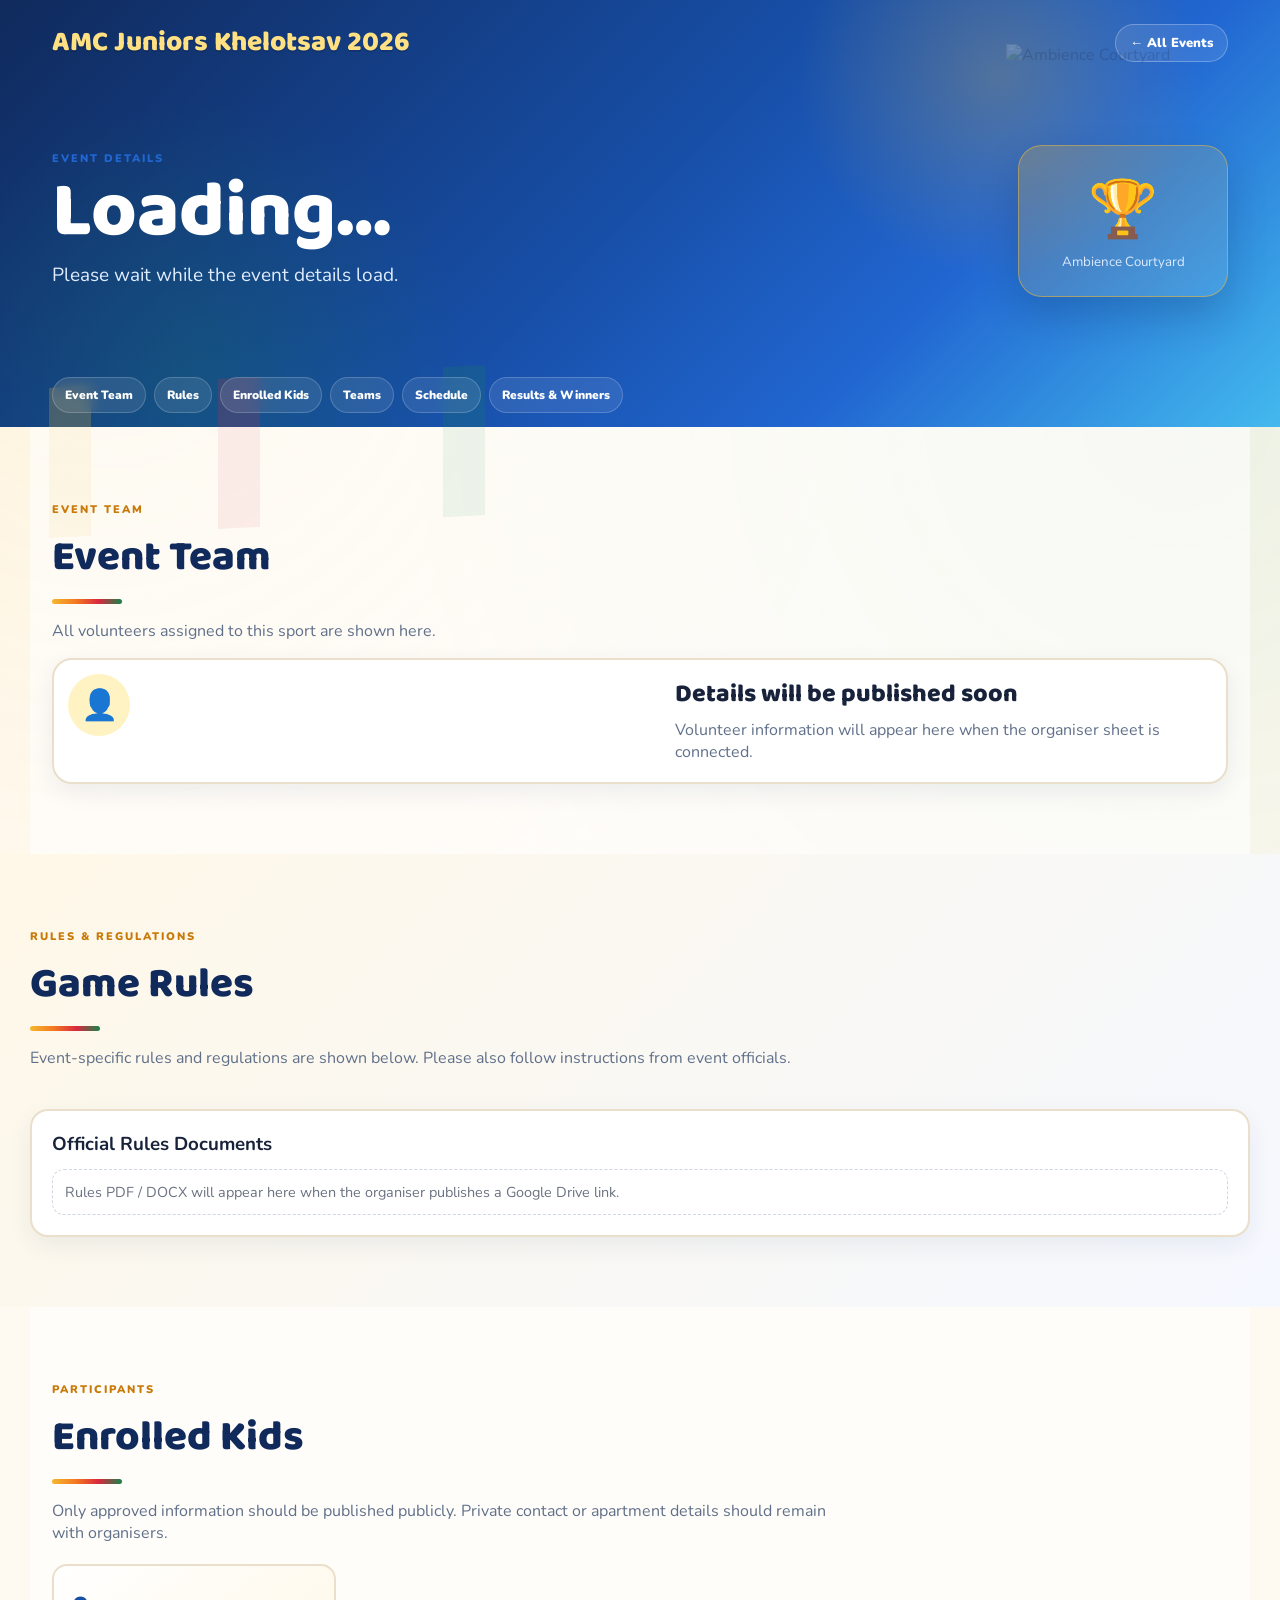
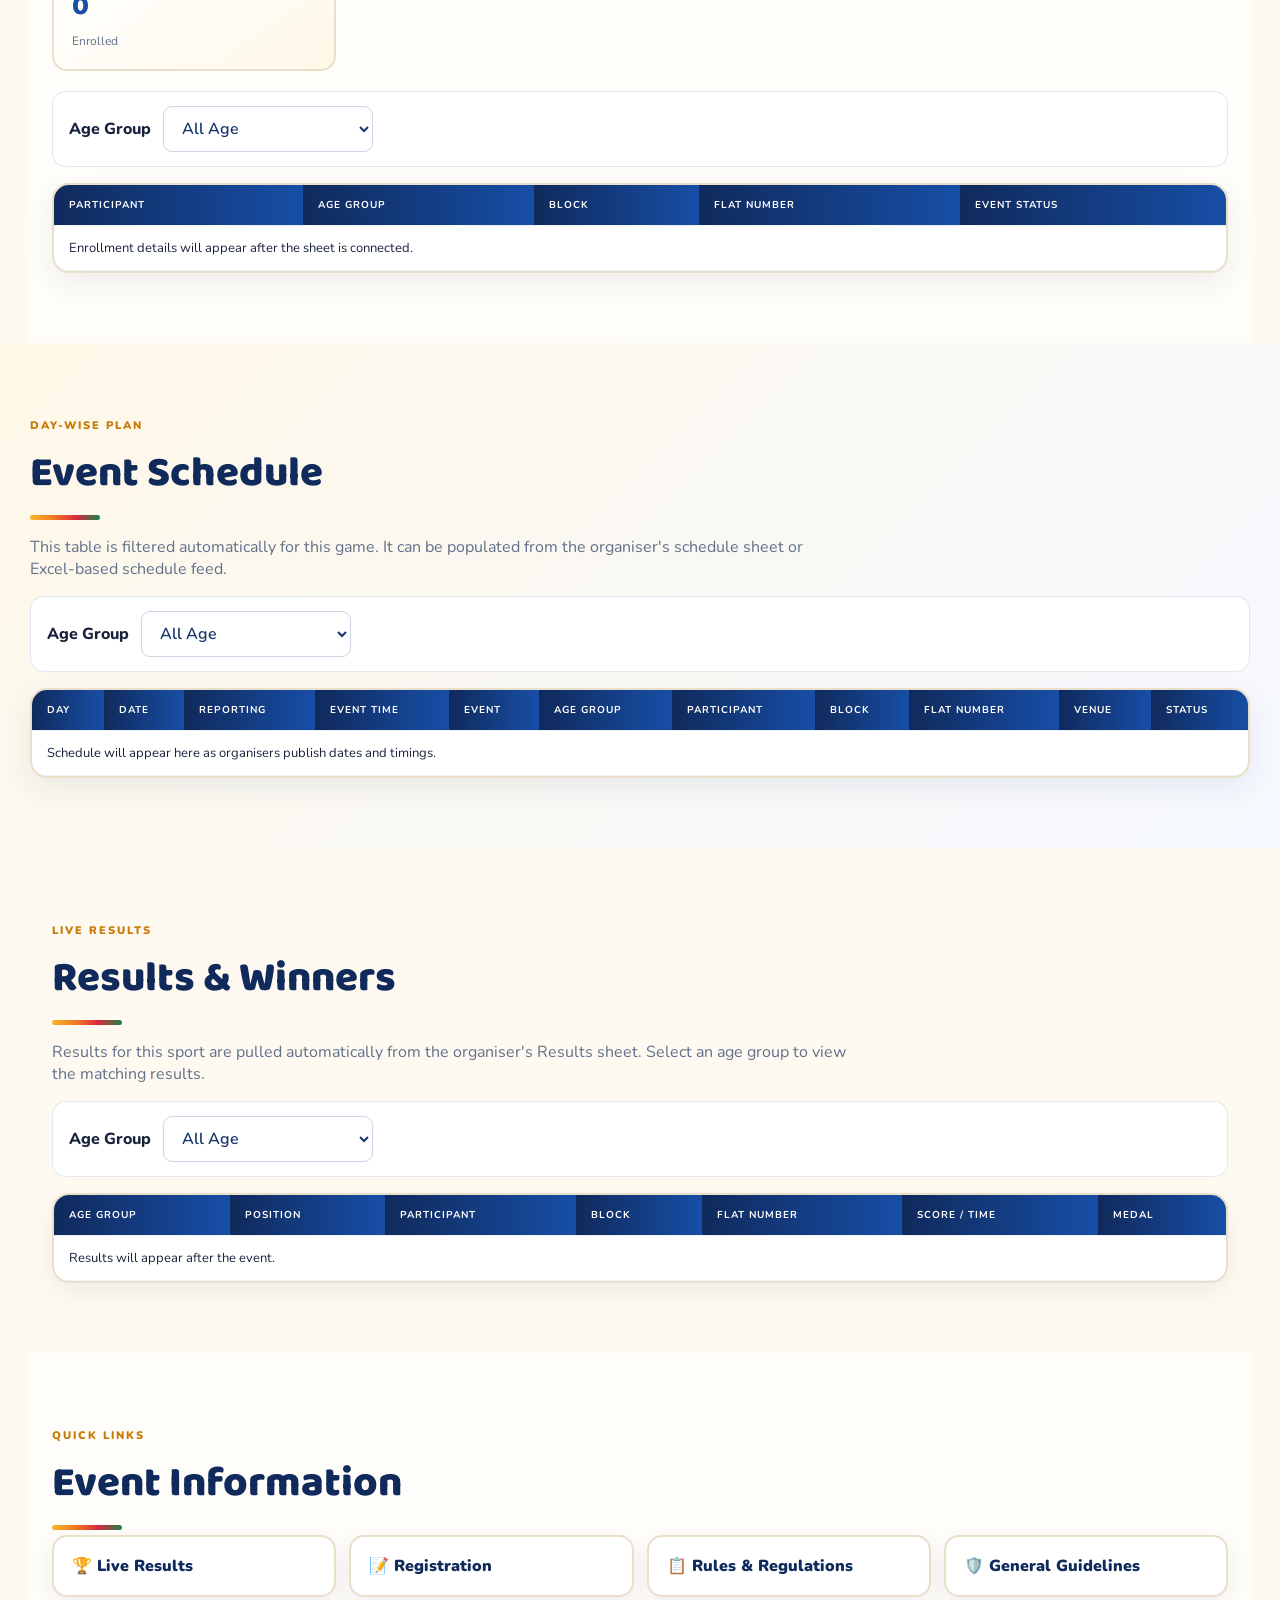
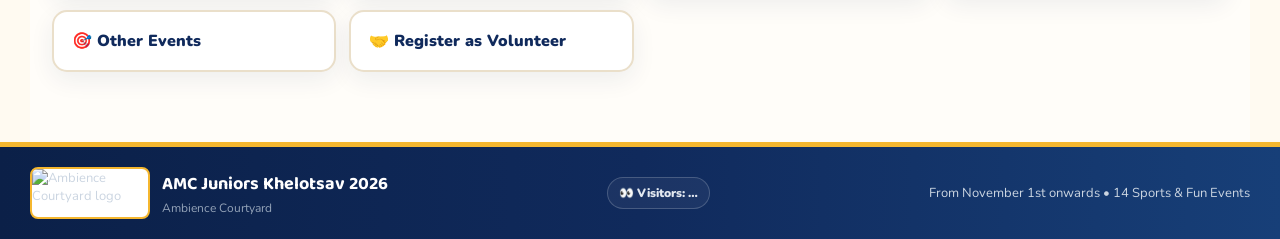
==== event.html @ d17e1415 "Add Q & A option in mobile version" ====
<!doctype html>
<html lang="en"><head>
<link rel="icon" type="image/jpeg" href="https://ganeshkeethol.github.io/AMC-Juniors-Khelotsav-2026/og-image.jpg">
<link rel="apple-touch-icon" href="https://ganeshkeethol.github.io/AMC-Juniors-Khelotsav-2026/og-image.jpg">
<link rel="canonical" href="https://ganeshkeethol.github.io/AMC-Juniors-Khelotsav-2026/">
<meta property="og:type" content="website">
<meta property="og:site_name" content="AMC Juniors Khelotsav 2026">
<meta property="og:title" content="AMC Juniors Khelotsav 2026">
<meta property="og:description" content="AMC Juniors Khelotsav 2026 — Sports & Games Fest at Ambience Courtyard.">
<meta property="og:url" content="https://ganeshkeethol.github.io/AMC-Juniors-Khelotsav-2026/">
<meta property="og:image" content="https://ganeshkeethol.github.io/AMC-Juniors-Khelotsav-2026/og-image.jpg">
<meta property="og:image:secure_url" content="https://ganeshkeethol.github.io/AMC-Juniors-Khelotsav-2026/og-image.jpg">
<meta property="og:image:type" content="image/jpeg">
<meta property="og:image:width" content="1200">
<meta property="og:image:height" content="630">
<meta property="og:image:alt" content="AMC Juniors Khelotsav 2026 Event Logo">
<meta name="twitter:card" content="summary_large_image">
<meta name="twitter:title" content="AMC Juniors Khelotsav 2026">
<meta name="twitter:description" content="AMC Juniors Khelotsav 2026 — Sports & Games Fest at Ambience Courtyard.">
<meta name="twitter:image" content="https://ganeshkeethol.github.io/AMC-Juniors-Khelotsav-2026/og-image.jpg">
<meta name="twitter:image:alt" content="AMC Juniors Khelotsav 2026 Event Logo">
<link rel="image_src" href="https://ganeshkeethol.github.io/AMC-Juniors-Khelotsav-2026/og-image.jpg">
<link rel="preconnect" href="https://script.google.com" crossorigin>
<link rel="dns-prefetch" href="https://script.google.com"><meta charset="utf-8"><meta name="viewport" content="width=device-width,initial-scale=1">
<meta name="theme-color" content="#123b73">
<title>Event Details • AMC Juniors Khelotsav 2026</title><link rel="stylesheet" href="style.css">
</head>
<body>
<img class="site-floating-logo" src="assets/ambience-courtyard-logo-transparent.png" alt="Ambience Courtyard" aria-hidden="true">
<header class="subhero"><nav><a class="brand" href="index.html"><span>AMC Juniors Khelotsav 2026</span></a><div class="subnav-actions"><a class="back-link" href="index.html#events">← All Events</a><button class="menu-toggle" type="button" aria-label="Open menu" aria-expanded="false" aria-controls="mobile-menu">☰</button></div></nav>
<div id="mobile-menu" class="mobile-menu" hidden><a href="qa.html">❓ Q&amp;A</a>
<div class="mobile-menu-section-label">THIS EVENT</div>
<a href="#event-team">👥 Event Team</a><a href="#event-rules">📋 Rules</a><a href="#participants">👧 Enrolled Kids</a><a id="menu-event-teams" href="#teams-section">👥 Teams</a><a href="#event-schedule">📅 Event Schedule</a><a href="#results">🏆 Results & Winners</a>
<div class="mobile-menu-section-label">SITE</div>
<a href="index.html#events">🎯 Events</a><a href="index.html#enrollments">👧 Kids Enrollment</a><a href="index.html#schedule">📅 Schedule</a><a href="results.html">🏆 Live Results</a><a href="highlights-2025.html">📸 2025 Highlights</a><a href="partners.html">🤝 Event Partners</a><a href="index.html#volunteer-registration">🤝 Register as Volunteer</a><a href="index.html#sponsorship">🏏 Sponsorship</a><a href="index.html#guidelines">🛡️ Guidelines</a><a href="index.html#rules">📋 Rules</a><a href="index.html#register">🎟️ Register</a></div>
<div class="event-hero"><div><div id="event-kicker" class="eyebrow">EVENT DETAILS</div><h1 id="event-title">Loading…</h1><p id="event-type" class="lead">Please wait while the event details load.</p></div><div class="event-badge"><span id="event-emoji">🏆</span><small>Ambience Courtyard</small></div></div><div class="event-section-nav" aria-label="Event sections"><a href="#event-team">Event Team</a><a href="#event-rules">Rules</a><a href="#participants">Enrolled Kids</a><a href="#teams-section" id="desktop-event-teams">Teams</a><a href="#event-schedule">Schedule</a><a href="#results">Results & Winners</a></div></header>
<main>
<section id="event-team"><div class="title"><small>EVENT TEAM</small><h2>Event Team</h2><p>All volunteers assigned to this sport are shown here.</p></div><div id="spoc-card" class="spoc-card"><div class="spoc-icon">👤</div><div><h3>Details will be published soon</h3><p>Volunteer information will appear here when the organiser sheet is connected.</p></div></div></section>
<section id="event-rules" class="grey"><div class="title"><small>RULES & REGULATIONS</small><h2 id="rules-heading">Game Rules</h2><p>Event-specific rules and regulations are shown below. Please also follow instructions from event officials.</p></div><div id="rules-list" class="rules-single"></div><div class="rules-docs-wrap"><h3>Official Rules Documents</h3><div id="rules-docs" class="rules-docs"><div class="doc-empty">Rules PDF / DOCX will appear here when the organiser publishes a Google Drive link.</div></div></div></section>
<section id="participants"><div class="title"><small>PARTICIPANTS</small><h2>Enrolled Kids</h2><p>Only approved information should be published publicly. Private contact or apartment details should remain with organisers.</p></div><div class="stats participants-stats"><div><b id="participant-count">0</b><span>Enrolled</span></div></div><div class="results-filter"><label for="participants-age-filter">Age Group</label><select id="participants-age-filter" aria-label="Filter enrolled kids by age group"><option value="All Age">All Age</option></select></div><div class="table"><table><thead><tr><th>Participant</th><th>Age Group</th><th>Block</th><th>Flat Number</th><th>Event Status</th></tr></thead><tbody id="participants-body"><tr><td colspan="5">Enrollment details will appear after the sheet is connected.</td></tr></tbody></table></div></section>
<section id="teams-section" class="group-only" hidden><div class="title"><small>TEAMS / GROUPS</small><h2>Teams</h2><p>Teams are grouped by age category. Team membership is managed through the Enrollments sheet using Team ID.</p></div><div id="teams-grid" class="teams-grid"><div class="team-empty">No teams published yet.</div></div></section>
<section id="event-schedule" class="grey"><div class="title"><small>DAY-WISE PLAN</small><h2>Event Schedule</h2><p>This table is filtered automatically for this game. It can be populated from the organiser's schedule sheet or Excel-based schedule feed.</p></div><div class="results-filter"><label for="schedule-age-filter">Age Group</label><select id="schedule-age-filter" aria-label="Filter schedule by age group"><option value="All Age">All Age</option></select></div><div class="table"><table><thead><tr><th>Day</th><th>Date</th><th>Reporting</th><th>Event Time</th><th>Event</th><th>Age Group</th><th>Participant</th><th>Block</th><th>Flat Number</th><th>Venue</th><th>Status</th></tr></thead><tbody id="game-schedule-body"><tr><td colspan="11">Schedule will appear here as organisers publish dates and timings.</td></tr></tbody></table></div></section>
<section id="results">
<div class="title"><small>LIVE RESULTS</small><h2>Results & Winners</h2><p>Results for this sport are pulled automatically from the organiser's Results sheet. Select an age group to view the matching results.</p></div>
<div class="results-filter"><label for="results-age-filter">Age Group</label><select id="results-age-filter" aria-label="Filter results by age group"><option value="All Age">All Age</option></select></div>
<div class="table"><table><thead><tr><th>Age Group</th><th>Position</th><th>Participant</th><th>Block</th><th>Flat Number</th><th>Score / Time</th><th>Medal</th></tr></thead><tbody id="game-results-body"><tr><td colspan="7">Results will appear after the event.</td></tr></tbody></table></div>
</section>
<section id="event-links"><div class="title"><small>QUICK LINKS</small><h2>Event Information</h2></div><div class="quick-links"><a href="results.html">🏆 Live Results</a><a href="index.html#register">📝 Registration</a><a href="rules.html">📋 Rules &amp; Regulations</a><a href="index.html#guidelines">🛡️ General Guidelines</a><a href="index.html#events">🎯 Other Events</a><a href="https://tinyurl.com/volunteerskhelotsav2026" target="_blank" rel="noopener">🤝 Register as Volunteer</a></div></section>
</main><footer><div class="footer-brand"><img src="assets/apartment-logo.jpg" alt="Ambience Courtyard logo"><div><b>AMC Juniors Khelotsav 2026</b><span>Ambience Courtyard</span></div></div><span id="visitor-count" class="visitor-count" aria-label="Site visitor count">👀 Visitors: …</span><span>From <span id="footer-event-date">November 1st onwards</span> • 14 Sports & Fun Events</span></footer>
<script src="config.js"></script><script src="app.js"></script><script src="event-page.js"></script><script>

/* Dynamic registration fee: always reads CONFIG.registrationFee */
(function () {
  function updateRegistrationFee() {
    var fee = (window.CONFIG && window.CONFIG.registrationFee != null)
      ? window.CONFIG.registrationFee
      : 200;
    document.querySelectorAll('.registration-fee-value').forEach(function (el) {
      el.textContent = '₹' + fee;
    });
    document.querySelectorAll('[data-registration-fee]').forEach(function (el) {
      el.textContent = '₹' + fee;
    });
  }
  if (document.readyState === 'loading') {
    document.addEventListener('DOMContentLoaded', updateRegistrationFee);
  } else {
    updateRegistrationFee();
  }
  window.updateRegistrationFee = updateRegistrationFee;
})();

</script>
<script src="visitor-counter.js"></script>
</body></html>
---- style.css ----
@import url('https://fonts.googleapis.com/css2?family=Baloo+2:wght@600;700;800&family=Nunito:wght@500;700;800&display=swap');
:root{--navy:#172554;--blue:#2563eb;--sky:#38bdf8;--orange:#f97316;--yellow:#fde047;--green:#16a34a;--cream:#fffaf0;--ink:#172033;--muted:#64748b;--border:#e2e8f0}
*{box-sizing:border-box}html{scroll-behavior:smooth}body{margin:0;background:var(--cream);color:var(--ink);font-family:Nunito,Arial,sans-serif}a{text-decoration:none;color:inherit}
.hero{background:linear-gradient(135deg,#172554,#2563eb 58%,#38bdf8);color:#fff;overflow:hidden}nav{max-width:1220px;margin:auto;padding:20px 22px;display:flex;justify-content:space-between;align-items:center}.brand{font:800 28px 'Baloo 2';display:flex;align-items:center;gap:10px}.brand img{width:46px;height:46px;object-fit:cover;border-radius:10px;background:#fff}.brand .apartment-brand-logo{width:46px;height:46px;object-fit:contain;border-radius:10px;padding:3px}.brand span{color:var(--yellow)}.nav{display:flex;gap:15px;align-items:center;font-weight:800;font-size:12px;flex-wrap:wrap}.navbtn{background:#fff;color:var(--navy);padding:9px 15px;border-radius:30px}
.hero-inner{max-width:1220px;margin:auto;padding:70px 22px 90px;display:grid;grid-template-columns:1.4fr .6fr;gap:60px;align-items:center}.eyebrow,section small{font-size:11px;letter-spacing:2px;font-weight:900;color:var(--blue)}.hero .eyebrow{color:#bfdbfe}.hero h1{font:800 clamp(58px,8vw,94px)/.82 'Baloo 2';margin:18px 0 24px}.hero h1 b{color:var(--yellow)}.lead{font-size:19px;color:#e0ecff;line-height:1.6;max-width:600px}.btn{display:inline-block;background:var(--orange);color:#fff;border:0;border-radius:12px;padding:13px 21px;font-weight:900;cursor:pointer;margin:5px}.outline{background:transparent;border:1px solid #ffffff66}.hero-card{background:#ffffff18;border:1px solid #ffffff44;border-radius:26px;padding:28px}.cup{font-size:58px}.hero-logo{width:100%;max-width:310px;display:block;margin:0 auto 18px;border-radius:18px;background:#fff}.hero-card h2{font:800 32px 'Baloo 2';margin:5px 0}.hero-card small{color:#bfdbfe}
.coming-soon-media{max-width:1220px;background:#fff}.video-frame{margin-top:24px;background:#0f172a;border-radius:24px;padding:10px;box-shadow:0 18px 50px #17255422;overflow:hidden}.video-frame video{display:block;width:100%;max-height:620px;object-fit:cover;border-radius:17px}section{max-width:1220px;margin:auto;padding:70px 22px}.grey{max-width:none;background:#f1f5f9;padding-left:max(22px,calc((100% - 1220px)/2));padding-right:max(22px,calc((100% - 1220px)/2))}.blue{max-width:none;background:#eff6ff;padding-left:max(22px,calc((100% - 1220px)/2));padding-right:max(22px,calc((100% - 1220px)/2))}.title h2{font:800 42px 'Baloo 2';margin:5px 0}.title p{color:var(--muted);max-width:800px}.grid{display:grid;grid-template-columns:repeat(4,1fr);gap:15px}.card{background:#fff;border:1px solid var(--border);border-radius:19px;padding:20px;box-shadow:0 7px 20px #1725540b}.card .emoji{font-size:39px}.card h3{font:800 22px 'Baloo 2';margin:7px 0}.card p{font-size:13px;color:var(--muted);margin:0}.table{overflow:auto;background:#fff;border:1px solid var(--border);border-radius:17px}.table table{width:100%;border-collapse:collapse;min-width:800px}.table th,.table td{padding:13px 15px;border-bottom:1px solid #edf2f7;text-align:left;font-size:13px}.table th{font-size:10px;letter-spacing:1px;text-transform:uppercase;color:var(--muted);background:#f8fafc}.filters{display:flex;gap:8px;margin-bottom:16px}.filters button{border:1px solid var(--border);background:#fff;padding:8px 14px;border-radius:20px;font-weight:800;cursor:pointer}.filters button.active{background:var(--navy);color:#fff}.guide-grid{display:grid;grid-template-columns:repeat(3,1fr);gap:15px}.guide{background:#fff;border:1px solid var(--border);border-radius:17px;padding:20px}.guide h3{font:800 20px 'Baloo 2';margin:0 0 8px}.guide ul,.rule ul{padding-left:19px;margin:0;color:#475569;font-size:14px;line-height:1.7}.rules-grid{display:grid;grid-template-columns:repeat(2,1fr);gap:15px}.rule{background:#fff;border:1px solid var(--border);border-radius:17px;padding:0;overflow:hidden}.rule summary{list-style:none;cursor:pointer;display:flex;align-items:center;justify-content:space-between;gap:10px;padding:16px 18px;font:800 22px/1.1 'Baloo 2';color:var(--navy);}.rule summary::-webkit-details-marker{display:none}.rule summary::marker{display:none}.rule-summary-title{display:flex;align-items:center;gap:10px;min-width:0}.rule-summary-title>span:last-child{overflow-wrap:anywhere}.rule-summary-icon{width:32px;height:32px;border-radius:50%;display:grid;place-items:center;background:#fff3c4;font-size:17px;flex:0 0 32px}.rule-toggle{width:28px;height:28px;border-radius:50%;display:grid;place-items:center;background:#fff3c4;color:#b86b00;font:900 18px/1 Arial;flex:0 0 28px}.rule[open] .rule-toggle{transform:rotate(45deg)}.rule-body{padding:0 18px 17px}.rule-body ul{margin:0;padding-left:19px;color:#475569;font-size:13px;line-height:1.6}.rule-body .card-link{margin-top:10px}.results-head{display:flex;justify-content:space-between;align-items:center}.live{background:#fee2e2;color:#b91c1c;padding:9px 13px;border-radius:30px;font-size:11px;font-weight:900}.stats{display:grid;grid-template-columns:repeat(4,1fr);gap:13px;margin:20px 0}.stats div{background:#fff;border:1px solid var(--border);border-radius:15px;padding:18px}.stats b{display:block;font:800 28px 'Baloo 2';color:var(--blue)}.stats span{font-size:12px;color:var(--muted)}.register{max-width:none;background:var(--navy);color:#fff;display:grid;grid-template-columns:1fr 1fr;gap:60px;padding-left:max(22px,calc((100% - 1220px)/2));padding-right:max(22px,calc((100% - 1220px)/2))}.register small{color:#93c5fd}.register h2{font:800 48px 'Baloo 2';margin:5px 0}.register p{color:#dbeafe}.steps{display:flex;flex-direction:column;gap:11px;justify-content:center}.steps div{padding:15px;background:#ffffff10;border:1px solid #ffffff20;border-radius:13px}.steps b{color:var(--yellow);margin-right:12px}footer{background:#0f172a;color:#cbd5e1;padding:20px max(22px,calc((100% - 1220px)/2));display:flex;justify-content:space-between;align-items:center;gap:20px;font-size:13px}.footer-brand{display:flex;align-items:center;gap:12px}.footer-brand img{width:120px;height:52px;object-fit:contain;border-radius:8px;background:#fff}.footer-brand div{display:flex;flex-direction:column;gap:2px}.footer-brand b{color:#fff;font-family:'Baloo 2';font-size:18px}.footer-brand span{font-size:12px;color:#94a3b8}
@media(max-width:950px){.nav{display:none}.hero-inner{grid-template-columns:1fr}.grid{grid-template-columns:repeat(2,1fr)}.guide-grid{grid-template-columns:1fr 1fr}.rules-grid{grid-template-columns:1fr}.register{grid-template-columns:1fr}.stats{grid-template-columns:repeat(2,1fr)}}@media(max-width:550px){.brand img{width:38px;height:38px}.brand .apartment-brand-logo{width:38px;height:38px}.brand span{font-size:18px}.hero-logo{max-width:220px}.footer-brand img{width:100px;height:44px}footer{flex-direction:column;align-items:flex-start}.coming-soon-media{padding-top:48px;padding-bottom:48px}.grid,.guide-grid{grid-template-columns:1fr}.hero h1{font-size:52px;line-height:.86;margin:12px 0 18px}.hero .lead{font-size:16px;line-height:1.45;max-width:500px}.hero .eyebrow{font-size:10px;letter-spacing:1.7px}.hero .btn{font-size:14px;padding:11px 18px}.stats{grid-template-columns:1fr}.register h2{font-size:34px}}
.event-card,.event-rule{display:block;color:inherit;position:relative;transition:transform .18s ease,box-shadow .18s ease,border-color .18s ease}.event-card:hover,.event-rule:hover{transform:translateY(-3px);box-shadow:0 12px 28px #17255418;border-color:#93c5fd}.card-link{display:inline-block;margin-top:13px;color:var(--blue);font-size:12px;font-weight:900}.subhero{background:linear-gradient(135deg,#172554,#2563eb 58%,#38bdf8);color:#fff}.subhero nav{max-width:1220px}.back-link{background:#ffffff18;border:1px solid #ffffff44;padding:9px 14px;border-radius:22px;font-weight:900;font-size:13px}.event-hero{max-width:1220px;margin:auto;padding:60px 22px 70px;display:flex;justify-content:space-between;gap:30px;align-items:center}.event-hero h1{font:800 clamp(48px,7vw,78px)/.95 'Baloo 2';margin:10px 0}.event-hero .lead{margin:0}.event-badge{min-width:210px;padding:25px;border-radius:24px;background:#ffffff18;border:1px solid #ffffff44;text-align:center;display:flex;flex-direction:column;gap:5px}.event-badge span{font-size:56px}.event-badge b{font:800 22px 'Baloo 2';color:var(--yellow)}.event-badge small{color:#dbeafe}.spoc-card{display:flex;align-items:center;gap:20px;background:#fff;border:1px solid var(--border);border-radius:20px;padding:22px;box-shadow:0 8px 24px #1725540b}.spoc-icon{width:62px;height:62px;border-radius:50%;display:grid;place-items:center;background:#eff6ff;font-size:30px}.spoc-card h3{font:800 25px 'Baloo 2';margin:0}.spoc-card p{margin:5px 0;color:var(--muted)}.rules-single{display:grid;grid-template-columns:repeat(2,1fr);gap:13px}.rules-single .rule{display:flex;gap:14px;align-items:flex-start}.rules-single .rule>b{width:30px;height:30px;flex:0 0 30px;display:grid;place-items:center;background:#dbeafe;color:var(--blue);border-radius:50%;font-weight:900}.quick-links{display:grid;grid-template-columns:repeat(4,1fr);gap:13px}.quick-links a{background:#fff;border:1px solid var(--border);border-radius:15px;padding:18px;font-weight:900;color:var(--navy)}@media(max-width:700px){.event-hero{flex-direction:column;align-items:flex-start}.event-badge{width:100%}.rules-single,.quick-links{grid-template-columns:1fr}}


.rules-docs-wrap{margin-top:28px;padding:20px;border:1px solid var(--line,#dfe5ee);border-radius:18px;background:#fff}.rules-docs-wrap h3{margin:0 0 12px}.rules-docs{display:grid;gap:12px}.rules-doc{display:flex;align-items:center;gap:14px;padding:14px;border:1px solid #e6eaf0;border-radius:14px;background:#fafbfc}.doc-icon{font-size:28px}.doc-info{display:flex;flex-direction:column;gap:4px;flex:1;min-width:0}.doc-info b{overflow-wrap:anywhere}.doc-info span,.doc-note,.doc-empty{color:#6b7280;font-size:.9rem}.doc-actions{display:flex;gap:8px;flex-wrap:wrap}.doc-btn{display:inline-flex;align-items:center;justify-content:center;padding:9px 14px;border-radius:10px;background:#172554;color:#fff;text-decoration:none;font-weight:700}.doc-btn.secondary{background:#e8eefc;color:#172554}.doc-note{margin:12px 0 0}.doc-empty{padding:12px;border:1px dashed #cfd6e2;border-radius:12px}
@media(max-width:650px){.rules-doc{align-items:flex-start;flex-wrap:wrap}.doc-actions{width:100%}.doc-btn{flex:1}}


.reference-grid{display:grid;grid-template-columns:repeat(auto-fit,minmax(260px,1fr));gap:14px}.reference-card,.reference-row{display:flex;align-items:center;gap:14px;padding:16px;border:1px solid var(--line,#e5e7eb);border-radius:16px;background:#fff;text-decoration:none;color:inherit}.reference-card{justify-content:flex-start}.reference-card>div:nth-child(2),.reference-info{flex:1;min-width:0}.reference-card span,.reference-info span{display:block;color:#6b7280;font-size:.85rem;margin-top:4px}.reference-card strong{white-space:nowrap}.reference-icon{font-size:1.6rem}.references-list{display:grid;gap:12px}.reference-row .doc-btn{white-space:nowrap}.rules-docs-wrap{margin-top:24px}
@media(max-width:700px){.reference-card,.reference-row{align-items:flex-start}.reference-card strong{margin-left:auto}.reference-row .doc-btn{margin-left:auto}}


.volunteer-nav{white-space:nowrap;}
.volunteer-register{display:inline-block;margin-top:12px;}
@media(max-width:800px){.volunteer-nav{display:none;}}


/* Mobile navigation menu */
.hero,.subhero{position:relative}
.hero nav,.hero .hero-inner{position:relative;z-index:2}

.menu-toggle{display:none;border:1px solid #ffffff55;background:#ffffff18;color:#fff;width:44px;height:44px;border-radius:12px;font-size:24px;line-height:1;cursor:pointer;align-items:center;justify-content:center;font-weight:900}
.mobile-menu{display:none;position:absolute;z-index:1000;top:72px;left:16px;right:16px;padding:10px;background:#ffffff;border:1px solid #dbe4ef;border-radius:18px;box-shadow:0 18px 45px #1725542b}
.mobile-menu a{display:block;padding:13px 14px;border-radius:12px;color:#172554;text-decoration:none;font-weight:800;font-size:14px}
.mobile-menu a:hover,.mobile-menu a:focus{background:#eff6ff}
.mobile-menu[hidden]{display:none}
.subnav-actions{display:flex;align-items:center;gap:10px}
@media(max-width:950px){
  .menu-toggle{display:flex}
  nav{position:relative}
  .nav{display:none}
  .mobile-menu:not([hidden]){display:block}
}
@media(max-width:550px){
  .mobile-menu{top:68px;left:10px;right:10px}
  .back-link{font-size:12px;padding:8px 11px}
  .subnav-actions .menu-toggle{width:42px;height:42px}
}


/* =========================================================
   AMC JUNIOR KHELOSTAV — EVENT-LOGO COLOR THEME
   Inspired by the event logo: navy, royal blue, gold,
   saffron/orange, red and green with bright white cards.
   ========================================================= */
:root{
  --navy:#102a5c;
  --royal:#174ea6;
  --blue:#2166d1;
  --sky:#43b9ee;
  --gold:#f5b72f;
  --gold-soft:#fff3c4;
  --saffron:#f47a20;
  --red:#d9283e;
  --green:#16854b;
  --green-soft:#e9f7ef;
  --cream:#fffaf1;
  --ink:#18233b;
  --muted:#60708a;
  --border:#e7dfca;
}

body{
  background:
    radial-gradient(circle at 8% 8%,rgba(245,183,47,.10),transparent 23%),
    radial-gradient(circle at 92% 12%,rgba(22,133,75,.08),transparent 24%),
    var(--cream);
}

.hero,.subhero{
  background:
    radial-gradient(circle at 78% 18%,rgba(245,183,47,.24),transparent 19%),
    radial-gradient(circle at 15% 88%,rgba(22,133,75,.22),transparent 24%),
    linear-gradient(135deg,#102a5c 0%,#174ea6 48%,#2166d1 72%,#43b9ee 100%);
  position:relative;
}
.subhero > *{position:relative;z-index:1;}
.hero::after,.subhero::after{
  content:"";
  position:absolute;
  inset:auto -5% -80px -5%;
  height:150px;
  background:linear-gradient(90deg,transparent 0 8%,rgba(245,183,47,.65) 8% 11%,transparent 11% 20%,rgba(217,40,62,.55) 20% 23%,transparent 23% 36%,rgba(22,133,75,.55) 36% 39%,transparent 39% 100%);
  opacity:.35;
  transform:skewY(-3deg);
  pointer-events:none;
}

.brand span{color:#ffe082;text-shadow:0 2px 0 rgba(0,0,0,.12)}
.hero h1 b{color:#ffd447}
.hero-card{
  background:linear-gradient(145deg,rgba(255,255,255,.20),rgba(255,255,255,.08));
  border:1px solid rgba(255,255,255,.40);
  box-shadow:0 24px 60px rgba(7,25,66,.24);
  backdrop-filter:blur(8px);
}
.hero-logo{border:6px solid #fff;box-shadow:0 15px 35px rgba(7,25,66,.25)}

.btn{
  background:linear-gradient(135deg,#f47a20,#e84b25);
  box-shadow:0 8px 18px rgba(228,75,37,.24);
}
.btn:hover{transform:translateY(-1px);filter:saturate(1.08)}
.outline{box-shadow:none}
.navbtn{border:2px solid #f5b72f;color:#102a5c}

section{position:relative}
section:nth-of-type(odd){background:rgba(255,255,255,.60)}
.grey{background:linear-gradient(135deg,#fff8e8,#f5f8ff)!important}
.blue{background:linear-gradient(135deg,#eef8ff,#eefaf3)!important}
.title small{color:#c87908}
.title h2{color:#102a5c}
.title h2::after{
  content:"";
  display:block;
  width:70px;
  height:5px;
  margin-top:8px;
  border-radius:20px;
  background:linear-gradient(90deg,#f5b72f,#f47a20,#d9283e,#16854b);
}

/* Bright event cards */
.event-card{
  overflow:hidden;
  min-height:190px;
  border:2px solid #eee5cf;
  background:#fff;
}
.event-card::before{
  content:"";
  position:absolute;
  top:0;left:0;right:0;height:7px;
  background:linear-gradient(90deg,#f5b72f,#f47a20,#d9283e,#16854b,#2166d1);
}
.event-card:nth-child(5n+1){background:linear-gradient(145deg,#fffdf5,#fff4d4)}
.event-card:nth-child(5n+2){background:linear-gradient(145deg,#fff7f4,#ffe8dd)}
.event-card:nth-child(5n+3){background:linear-gradient(145deg,#f5fbff,#e5f4ff)}
.event-card:nth-child(5n+4){background:linear-gradient(145deg,#f4fcf7,#e4f6eb)}
.event-card:nth-child(5n+5){background:linear-gradient(145deg,#fff6f8,#ffe6eb)}
.event-card .emoji{display:inline-grid;place-items:center;width:62px;height:62px;border-radius:18px;background:#fff;box-shadow:0 8px 20px rgba(16,42,92,.10);border:1px solid #eee5cf}
.event-card h3{color:#102a5c}
.card-link{color:#c66a00}
.event-card:hover{box-shadow:0 16px 34px rgba(16,42,92,.15);border-color:#f5b72f}

/* Tables */
.table{border:2px solid #eadfca;box-shadow:0 10px 28px rgba(16,42,92,.07)}
.table th{color:#fff;background:linear-gradient(90deg,#102a5c,#174ea6)}
.table tr:nth-child(even) td{background:#fffaf0}
.table tr:hover td{background:#fff4d6}

.filters button.active{background:linear-gradient(135deg,#174ea6,#2166d1);border-color:#174ea6}
.filters button:hover{border-color:#f5b72f;background:#fff8df}

.stats div{border:2px solid #eadfca;background:linear-gradient(145deg,#fff,#fff8e8)}
.stats div:nth-child(2){background:linear-gradient(145deg,#f1fbf5,#e5f6ec)}
.stats div:nth-child(3){background:linear-gradient(145deg,#fff8f2,#ffece1)}
.stats div:nth-child(4){background:linear-gradient(145deg,#f2f8ff,#e4f1ff)}
.stats b{color:#174ea6}

.guide,.rule,.spoc-card,.quick-links a,.reference-card,.reference-row,.rules-docs-wrap{
  border:2px solid #eadfca;
  box-shadow:0 8px 24px rgba(16,42,92,.07);
}
.guide:nth-child(3n+1){border-top:5px solid #f5b72f}
.guide:nth-child(3n+2){border-top:5px solid #d9283e}
.guide:nth-child(3n+3){border-top:5px solid #16854b}
.rule:nth-child(4n+1){border-top:5px solid #2166d1}
.rule:nth-child(4n+2){border-top:5px solid #f47a20}
.rule:nth-child(4n+3){border-top:5px solid #16854b}
.rule:nth-child(4n+4){border-top:5px solid #d9283e}

.live{background:#fff0f2;color:#c51f35;border:1px solid #f4b1bc;box-shadow:0 4px 12px rgba(217,40,62,.10)}

.register{
  background:
    radial-gradient(circle at 90% 20%,rgba(245,183,47,.28),transparent 20%),
    radial-gradient(circle at 10% 80%,rgba(22,133,75,.20),transparent 22%),
    linear-gradient(135deg,#102a5c,#174ea6);
}
.steps div{background:rgba(255,255,255,.10);border-color:rgba(245,183,47,.30)}
.steps div:nth-child(2){border-left:4px solid #f5b72f}
.steps div:nth-child(3){border-left:4px solid #d9283e}
.steps div:nth-child(4){border-left:4px solid #16854b}
.steps b{color:#ffd447}

footer{background:linear-gradient(90deg,#0b2048,#102a5c,#173f78);border-top:5px solid #f5b72f}
.footer-brand img{border:2px solid #f5b72f}

/* Mobile menu */
.mobile-menu{
  background:linear-gradient(145deg,#fffdf8,#f4f9ff);
  border:2px solid #f5b72f;
  box-shadow:0 20px 50px rgba(16,42,92,.24);
}
.mobile-menu a{color:#102a5c;border-left:4px solid transparent}
.mobile-menu a:nth-child(4n+1){border-left-color:#2166d1}
.mobile-menu a:nth-child(4n+2){border-left-color:#f47a20}
.mobile-menu a:nth-child(4n+3){border-left-color:#16854b}
.mobile-menu a:nth-child(4n+4){border-left-color:#d9283e}
.mobile-menu a:hover,.mobile-menu a:focus{background:#fff0c9}
.menu-toggle{background:linear-gradient(135deg,#f5b72f,#f47a20);border-color:#fff;color:#102a5c;box-shadow:0 6px 16px rgba(0,0,0,.16)}

/* Event detail page */
.event-badge{background:linear-gradient(145deg,rgba(245,183,47,.22),rgba(255,255,255,.08));border-color:rgba(245,183,47,.50);box-shadow:0 18px 40px rgba(7,25,66,.20)}
.event-badge b{color:#ffd447}
.spoс-icon,.spoc-icon{background:#fff3c4}
.rules-single .rule>b{background:#fff3c4;color:#c66a00}
.quick-links a:hover{border-color:#f5b72f;transform:translateY(-2px);box-shadow:0 12px 26px rgba(16,42,92,.12)}
.doc-btn{background:linear-gradient(135deg,#174ea6,#2166d1)}
.doc-btn.secondary{background:#fff3c4;color:#8a5a00}
.reference-icon{filter:saturate(1.2)}

@media(max-width:550px){
  .hero-card{padding:20px}
  .hero-logo{border-width:4px}
  .event-card{min-height:165px}
  .table{border-radius:14px}
}

/* Kids Enrollment — prominent event-logo themed section */
.enrollment-section{
  max-width:none;
  padding-left:max(22px,calc((100% - 1220px)/2));
  padding-right:max(22px,calc((100% - 1220px)/2));
  background:
    radial-gradient(circle at 90% 20%,rgba(245,183,47,.22),transparent 24%),
    radial-gradient(circle at 8% 85%,rgba(22,133,75,.16),transparent 25%),
    linear-gradient(135deg,#fff7df 0%,#fff 42%,#eef7ff 100%) !important;
  border-top:6px solid var(--gold);
  border-bottom:1px solid var(--border);
}
.enrollment-banner{display:flex;justify-content:space-between;align-items:center;gap:30px;max-width:1220px;margin:0 auto 24px;padding:26px;border-radius:26px;background:linear-gradient(135deg,rgba(255,255,255,.95),rgba(255,248,226,.92));border:2px solid rgba(245,183,47,.35);box-shadow:0 14px 40px rgba(16,42,92,.10)}
.enrollment-banner .title{flex:1}.enrollment-banner .title h2{margin-top:3px}.enrollment-banner .title h2::after{background:linear-gradient(90deg,var(--gold),var(--saffron),var(--red),var(--green))}
.enrollment-banner .title p{margin-bottom:12px}.enrollment-badge{min-width:190px;padding:22px;border-radius:22px;text-align:center;background:linear-gradient(145deg,#102a5c,#2166d1);color:#fff;box-shadow:0 12px 28px rgba(16,42,92,.22)}
.enrollment-badge span{display:block;font-size:48px;margin-bottom:4px}.enrollment-badge b{display:block;font:800 24px 'Baloo 2';color:#ffd447}.enrollment-badge small{color:#dbeafe;letter-spacing:1px}
.enrollment-cta{margin-left:0}.enrollment-table{max-width:1220px;margin:0 auto}
.enrollment-section .stats{max-width:1220px;margin:20px auto}.enrollment-section .stats div{background:rgba(255,255,255,.92);border-top:4px solid var(--blue)}.enrollment-section .stats div:nth-child(2){border-top-color:var(--green)}.enrollment-section .stats div:nth-child(3){border-top-color:var(--saffron)}.enrollment-section .stats div:nth-child(4){border-top-color:var(--red)}
@media(max-width:700px){.enrollment-banner{flex-direction:column;align-items:stretch;padding:20px}.enrollment-badge{min-width:0}.enrollment-section{padding-left:14px;padding-right:14px}.enrollment-section .title h2{font-size:34px}}

/* Final fix: Kids Enrollment registration section visibility */
section.register{
  background:
    radial-gradient(circle at 88% 18%, rgba(245,183,47,.34), transparent 22%),
    radial-gradient(circle at 12% 82%, rgba(22,133,75,.22), transparent 24%),
    linear-gradient(135deg, #102a5c 0%, #174ea6 55%, #2166d1 100%) !important;
  color:#fff !important;
  border-top:6px solid #f5b72f;
  border-bottom:0;
}
section.register small{color:#ffd447 !important;font-weight:900;letter-spacing:2px}
section.register h2{color:#fff !important;text-shadow:0 2px 10px rgba(0,0,0,.16)}
section.register p{color:#e7f0ff !important}
section.register .steps div{
  color:#fff !important;
  background:rgba(255,255,255,.12) !important;
  border:1px solid rgba(255,255,255,.28) !important;
  box-shadow:0 8px 20px rgba(7,25,66,.16);
  backdrop-filter:blur(4px);
}
section.register .steps div:nth-child(1){border-left:5px solid #f5b72f !important}
section.register .steps div:nth-child(2){border-left:5px solid #f47a20 !important}
section.register .steps div:nth-child(3){border-left:5px solid #d9283e !important}
section.register .steps div:nth-child(4){border-left:5px solid #16854b !important}
section.register .steps b{color:#ffd447 !important}
section.register .btn{background:linear-gradient(135deg,#f47a20,#d9283e) !important;color:#fff !important;box-shadow:0 10px 24px rgba(228,75,37,.30)}

/* Registration fee */
.fee-highlight{color:var(--navy);font-weight:900}
.fee-highlight-light{color:#ffd447;font-weight:900}
.enrollment-badge b{font-size:28px}
.enrollment-badge small{display:block;margin-top:4px}


/* Event Team: one public SPOC contact + name-only volunteer list */
.spoc-card{
  display:grid;
  grid-template-columns:minmax(280px,1.1fr) minmax(220px,.9fr);
  align-items:stretch;
  gap:14px;
  padding:14px;
}
.volunteer-card{
  display:flex;
  align-items:flex-start;
  gap:16px;
  min-width:0;
  background:#fff;
  border:2px solid #eadfca;
  border-radius:18px;
  padding:18px;
  box-shadow:0 6px 18px rgba(16,42,92,.06);
}
.spoc-primary{border-top:5px solid #2166d1}
.spoc-primary .spoc-icon{flex:0 0 58px;width:58px;height:58px}
.volunteer-card .spoc-details{min-width:0;flex:1}
.volunteer-card h3{font:800 23px 'Baloo 2';margin:0 0 3px;color:#102a5c;overflow-wrap:anywhere}
.volunteer-meta{overflow-wrap:anywhere}
.volunteer-actions{display:flex;flex-wrap:wrap;gap:8px;margin-top:10px}
.volunteer-actions a{display:inline-flex;align-items:center;justify-content:center;min-height:38px;padding:8px 13px;border-radius:10px;font-weight:900;font-size:13px}
.volunteer-call{background:#174ea6;color:#fff!important}
.volunteer-whatsapp{background:#16854b;color:#fff!important}
.spoc-badge{display:inline-block;margin-bottom:5px;padding:4px 8px;border-radius:999px;background:#eaf2ff;color:#174ea6;font-size:10px;font-weight:900;letter-spacing:1.2px}
.volunteer-list{background:#fff;border:2px solid #eadfca;border-radius:18px;padding:18px 20px;box-shadow:0 6px 18px rgba(16,42,92,.06);border-top:5px solid #f47a20}
.volunteer-list-title{font:800 20px 'Baloo 2';color:#102a5c;margin-bottom:8px}
.volunteer-list ul{margin:0;padding-left:20px;display:grid;gap:7px}
.volunteer-list li{color:#174ea6;font-weight:800;font-size:15px}
.volunteer-list-empty{margin:0;color:var(--muted);font-size:13px}
.spoc-empty{grid-column:1 / -1;display:flex;align-items:center;gap:20px;background:#fff;border:1px solid var(--border);border-radius:20px;padding:22px;box-shadow:0 8px 24px #1725540b}
.spoc-empty h3{font:800 25px 'Baloo 2';margin:0}.spoc-empty p{margin:5px 0;color:var(--muted)}

@media(max-width:700px){
  .spoc-card{grid-template-columns:1fr;padding:10px;gap:10px}
  .volunteer-card{padding:14px;gap:10px;border-radius:16px}
  .spoc-primary .spoc-icon{flex-basis:46px;width:46px;height:46px;font-size:23px}
  .volunteer-card h3{font-size:20px;line-height:1.05}
  .spoc-badge{font-size:8px;padding:3px 7px}
  .volunteer-actions{display:grid;grid-template-columns:1fr 1fr}
  .volunteer-actions a{width:100%;min-height:38px}
  .volunteer-list{padding:14px 16px;border-radius:16px}
  .volunteer-list-title{font-size:18px;margin-bottom:6px}
  .volunteer-list li{font-size:13px}
}

@media(max-width:420px){
  .volunteer-card{padding:12px}
  .spoc-primary .spoc-icon{display:none}
  .volunteer-actions{grid-template-columns:1fr 1fr}
  .volunteer-actions a{font-size:11px;min-height:34px;padding:7px 6px}
  .volunteer-list{padding:12px 14px}
  .volunteer-list li{font-size:12px}
}

/* Homepage volunteer registration section + live results navigation */
.live-results-nav{background:linear-gradient(135deg,#d9283e,#f47a20)!important;color:#fff!important}
.volunteer-registration-section{padding:54px 5%;background:linear-gradient(135deg,#102a5c 0%,#174ea6 55%,#2166d1 100%);border-top:6px solid #f5b72f}
.volunteer-registration-card{max-width:1180px;margin:0 auto;display:grid;grid-template-columns:1.5fr .8fr;gap:28px;align-items:center;background:rgba(255,255,255,.10);border:1px solid rgba(255,255,255,.24);border-radius:24px;padding:32px;box-shadow:0 12px 30px rgba(7,25,66,.18)}
.volunteer-registration-section small{color:#ffd447!important;font-weight:900;letter-spacing:2px}
.volunteer-registration-section h2{color:#fff!important}
.volunteer-registration-section p{color:#e7f0ff!important}
.volunteer-register-btn{background:linear-gradient(135deg,#f47a20,#d9283e)!important;color:#fff!important}
.volunteer-registration-badge{min-height:170px;display:flex;flex-direction:column;align-items:center;justify-content:center;text-align:center;border-radius:20px;background:rgba(255,255,255,.12);border:1px solid rgba(255,255,255,.25);color:#fff;padding:24px}
.volunteer-registration-badge span{font-size:50px;line-height:1}
.volunteer-registration-badge b{font-size:22px;margin-top:12px}
.volunteer-registration-badge small{color:#fff!important;letter-spacing:0!important;margin-top:8px}
@media(max-width:700px){.volunteer-registration-card{grid-template-columns:1fr;padding:22px}.volunteer-registration-section{padding:38px 16px}.volunteer-registration-badge{min-height:130px}}

/* Final visual correction: Homepage Volunteer Registration matches the event theme */
section.volunteer-registration-section{
  max-width:none !important;
  padding:70px max(22px,calc((100% - 1220px)/2)) !important;
  background:
    radial-gradient(circle at 88% 18%,rgba(245,183,47,.30),transparent 22%),
    radial-gradient(circle at 12% 82%,rgba(22,133,75,.20),transparent 24%),
    linear-gradient(135deg,#102a5c 0%,#174ea6 52%,#2166d1 100%) !important;
  border-top:6px solid #f5b72f !important;
  color:#fff !important;
}
section.volunteer-registration-section .volunteer-registration-card{
  background:linear-gradient(145deg,rgba(255,255,255,.12),rgba(255,255,255,.06)) !important;
  border:1px solid rgba(255,255,255,.28) !important;
  box-shadow:0 14px 36px rgba(7,25,66,.22) !important;
}
section.volunteer-registration-section .title small{
  color:#ffd447 !important;
  font-family:Nunito,Arial,sans-serif !important;
  font-weight:900 !important;
  letter-spacing:2px !important;
}
section.volunteer-registration-section .title h2{
  color:#fff !important;
  font-family:'Baloo 2',Nunito,Arial,sans-serif !important;
  font-weight:800 !important;
  font-size:42px !important;
  line-height:1.05 !important;
  margin:5px 0 10px !important;
}
section.volunteer-registration-section .title h2::after{
  content:"";
  display:block;
  width:70px;
  height:5px;
  margin-top:16px;
  border-radius:8px;
  background:linear-gradient(90deg,#f5b72f,#f47a20,#d9283e,#16854b);
}
section.volunteer-registration-section .title p{
  color:#e7f0ff !important;
  font-family:Nunito,Arial,sans-serif !important;
  font-weight:700 !important;
  line-height:1.6 !important;
}
section.volunteer-registration-section .volunteer-register-btn{
  background:linear-gradient(135deg,#f47a20,#d9283e) !important;
  color:#fff !important;
  font-family:Nunito,Arial,sans-serif !important;
  font-weight:900 !important;
  box-shadow:0 10px 24px rgba(228,75,37,.30) !important;
}
section.volunteer-registration-section .volunteer-registration-badge{
  background:rgba(255,255,255,.10) !important;
  border:1px solid rgba(255,255,255,.25) !important;
  color:#fff !important;
}
section.volunteer-registration-section .volunteer-registration-badge b{
  color:#fff !important;
  font-family:'Baloo 2',Nunito,Arial,sans-serif !important;
  font-weight:800 !important;
}
section.volunteer-registration-section .volunteer-registration-badge small{
  color:#dbeafe !important;
  font-family:Nunito,Arial,sans-serif !important;
}
@media(max-width:700px){
  section.volunteer-registration-section{padding:48px 16px !important}
  section.volunteer-registration-section .title h2{font-size:36px !important}
}

/* Group-game team management */
.teams-grid{display:grid;grid-template-columns:repeat(3,1fr);gap:15px;margin-top:18px}
.team-card{display:flex;gap:14px;align-items:flex-start;background:#fff;border:1px solid var(--border);border-radius:17px;padding:18px;box-shadow:0 7px 20px #1725540b}
.team-card:nth-child(4n+1){border-top:5px solid #2166d1}.team-card:nth-child(4n+2){border-top:5px solid #f47a20}.team-card:nth-child(4n+3){border-top:5px solid #16854b}.team-card:nth-child(4n+4){border-top:5px solid #d9283e}
.team-icon{width:48px;height:48px;display:grid;place-items:center;background:#fff0c9;border-radius:50%;font-size:24px;flex:0 0 48px}
.team-card h3{font:800 21px 'Baloo 2';margin:0;color:#102a5c}.team-card p{margin:3px 0;color:var(--muted);font-size:13px}.team-card-content{min-width:0;flex:1}.team-players{margin-top:10px;padding-top:9px;border-top:1px solid #e5e7eb}.team-players-label{font-weight:800;color:#102a5c;font-size:13px}.team-players ul{margin:5px 0 0;padding-left:20px}.team-players li{margin:3px 0;color:#243b64;font-size:13px;font-weight:700}.team-captain-badge{display:inline-block;margin-left:5px;padding:2px 6px;border-radius:999px;background:#fff0c9;color:#8a5a00;font-size:10px;font-weight:800;vertical-align:middle}.team-no-players{margin-top:8px!important;font-style:italic}.team-empty{background:#fff;border:1px dashed #cbd5e1;border-radius:16px;padding:18px;color:var(--muted)}
@media(max-width:900px){.teams-grid{grid-template-columns:1fr 1fr}}
@media(max-width:620px){.teams-grid{grid-template-columns:1fr}.team-card{padding:15px}.team-card h3{font-size:20px}}

/* Box Cricket sponsorship banner */
.sponsorship-section{max-width:none!important;padding:64px max(22px,calc((100% - 1220px)/2))!important;background:#fff8e6!important;border-top:1px solid #f5b72f;border-bottom:1px solid #f5b72f}
.sponsorship-banner{max-width:1220px;margin:0 auto;display:grid;grid-template-columns:1.45fr .65fr;gap:28px;align-items:stretch;padding:30px;border-radius:28px;background:linear-gradient(135deg,#102a5c 0%,#174ea6 54%,#2166d1 100%);border:4px solid #f5b72f;box-shadow:0 18px 42px rgba(16,42,92,.18);position:relative;overflow:hidden}
.sponsorship-banner:after{content:"";position:absolute;width:180px;height:180px;border-radius:50%;right:-50px;top:-65px;background:rgba(245,183,47,.18);box-shadow:-80px 150px 0 rgba(217,40,62,.10)}
.sponsorship-main{position:relative;z-index:1}.sponsorship-kicker{display:inline-block;color:#102a5c;background:#ffd447;padding:7px 12px;border-radius:999px;font-size:11px;font-weight:900;letter-spacing:1.5px}
.sponsorship-main h2{font:800 42px/1.05 'Baloo 2';color:#fff;margin:14px 0 10px}.sponsorship-main h2:after{content:"";display:block;width:72px;height:5px;margin-top:14px;border-radius:8px;background:linear-gradient(90deg,#ffd447,#f47a20,#d9283e,#16854b)}
.sponsorship-main>p{color:#e7f0ff;font-size:16px;line-height:1.6;max-width:720px;margin:0 0 18px}.sponsorship-contact{display:flex;align-items:center;gap:12px;margin:12px 0 8px;color:#fff}.sponsorship-person-icon{width:48px;height:48px;border-radius:50%;display:grid;place-items:center;background:#fff0c9;font-size:25px}.sponsorship-contact strong{display:block;font:800 22px 'Baloo 2'}.sponsorship-contact small{display:block;color:#dbeafe;margin-top:2px;letter-spacing:0}
.sponsorship-actions{display:flex;flex-wrap:wrap;gap:8px;margin-top:14px}.sponsorship-actions .btn{margin:0}.sponsorship-call{background:linear-gradient(135deg,#f47a20,#d9283e)!important}.sponsorship-whatsapp{background:#16854b!important}
.sponsorship-badge{position:relative;z-index:1;min-height:220px;border-radius:24px;background:linear-gradient(145deg,#fff8df,#fff);border:2px solid rgba(245,183,47,.55);display:flex;flex-direction:column;align-items:center;justify-content:center;text-align:center;padding:24px;box-shadow:0 12px 30px rgba(7,25,66,.12)}.sponsorship-badge span{font-size:64px;line-height:1}.sponsorship-badge b{font:800 25px 'Baloo 2';color:#102a5c;margin-top:8px}.sponsorship-badge small{color:#475569!important;letter-spacing:0!important;line-height:1.5;margin-top:7px;max-width:230px}
@media(max-width:700px){.sponsorship-section{padding:44px 16px!important}.sponsorship-banner{grid-template-columns:1fr;padding:22px;border-radius:22px}.sponsorship-main h2{font-size:35px}.sponsorship-actions{display:grid;grid-template-columns:1fr}.sponsorship-actions .btn{width:100%;text-align:center}.sponsorship-badge{min-height:160px}}

/* High-level homepage schedule */
.schedule-section{background:linear-gradient(180deg,#fffdf6 0%,#fff 100%);}
.schedule-days{display:flex;gap:10px;flex-wrap:wrap;margin:20px 0 18px}
.schedule-day-btn{border:1px solid #d9e2f1;background:#fff;color:#102a5c;padding:10px 17px;border-radius:22px;font-weight:900;cursor:pointer;box-shadow:0 5px 14px rgba(16,42,92,.06)}
.schedule-day-btn.active{background:#102a5c;color:#fff;border-color:#102a5c}
.schedule-content{background:#fff;border:1px solid #e5e7eb;border-radius:20px;overflow:hidden;box-shadow:0 9px 26px rgba(16,42,92,.07)}
.schedule-day-head{display:flex;justify-content:space-between;align-items:center;padding:17px 20px;background:linear-gradient(90deg,#eff6ff,#fff8df);border-bottom:1px solid #e5e7eb}
.schedule-day-head h3{font:800 28px 'Baloo 2';margin:0;color:#102a5c}
.schedule-date{font-weight:900;color:#b45309}
.schedule-list{display:grid}
.schedule-row{display:grid;grid-template-columns:120px 1.3fr 1fr 140px;gap:15px;align-items:center;padding:16px 20px;border-bottom:1px solid #edf2f7}
.schedule-row:last-child{border-bottom:0}
.schedule-time{font:800 20px 'Baloo 2';color:#174ea6}
.schedule-event{display:flex;flex-direction:column;gap:2px}.schedule-event b{font:800 18px 'Baloo 2';color:#102a5c}.schedule-event span{font-size:13px;color:#64748b}
.schedule-venue{font-size:13px;color:#475569}.schedule-status{justify-self:end;font-size:11px;font-weight:900;color:#166534;background:#dcfce7;border-radius:16px;padding:7px 10px}
.schedule-loading,.schedule-empty{padding:30px 20px;color:#64748b;display:flex;flex-direction:column;gap:5px}.schedule-empty b{font:800 22px 'Baloo 2';color:#102a5c}
@media(max-width:700px){.schedule-row{grid-template-columns:1fr 1fr;gap:8px;padding:14px}.schedule-time{font-size:18px}.schedule-event{grid-column:2}.schedule-venue{grid-column:1}.schedule-status{grid-column:2;justify-self:start}.schedule-day-head{padding:15px}.schedule-day-head h3{font-size:24px}}

/* Compact mobile layout: reduce scrolling while keeping text readable */
@media (max-width: 700px){
  section{padding:44px 14px;}
  .title h2{font-size:34px;}
  .title p{font-size:13px;line-height:1.45;}
  .card{padding:15px;}
  .card .emoji{font-size:32px;}
  .card h3{font-size:18px;margin:5px 0 3px;line-height:1.08;}
  .card p{font-size:11.5px;line-height:1.3;}
  .card-link{margin-top:8px;font-size:10.5px;}

  /* Homepage event cards: two across on mobile */
  #events .grid{grid-template-columns:repeat(2,minmax(0,1fr));gap:10px;}
  #events .event-card{min-height:0;height:100%;}

  /* Other homepage card groups: two across to reduce page length */
  #guidelines .guide-grid{grid-template-columns:repeat(2,minmax(0,1fr));gap:10px;}
  #guidelines .guide{padding:13px;border-radius:14px;}
  #guidelines .guide h3{font-size:16px;line-height:1.12;margin-bottom:5px;}
  #guidelines .guide ul{padding-left:15px;font-size:11.5px;line-height:1.4;}

  #rules .rules-grid{grid-template-columns:repeat(2,minmax(0,1fr));gap:10px;}
  #rules .rule{padding:14px;border-radius:14px;}
  #rules .rule h3{font-size:17px;line-height:1.1;}
  #rules .rule ul{font-size:11.5px;line-height:1.4;padding-left:15px;}
  #rules .card-link{font-size:10.5px;}

  /* Homepage schedule controls stay compact */
  .schedule-days{display:grid;grid-template-columns:repeat(3,minmax(0,1fr));gap:7px;}
  .schedule-day-btn{width:100%;padding:9px 7px;font-size:12px;}
  .schedule-content{border-radius:15px;}
  .schedule-row{padding:11px 12px;gap:6px;}
  .schedule-time{font-size:16px;}
  .schedule-event b{font-size:16px;}
  .schedule-event span,.schedule-venue{font-size:11.5px;}
  .schedule-status{font-size:9.5px;padding:5px 7px;}

  /* Enrollment/registration area */
  .enrollment-banner{padding:17px;border-radius:20px;gap:16px;}
  .enrollment-badge{padding:16px;border-radius:18px;}
  .enrollment-badge span{font-size:38px;}
  .enrollment-badge b{font-size:23px;}
  section.register{padding-top:44px;padding-bottom:44px;}
  section.register .steps{display:grid;grid-template-columns:repeat(2,minmax(0,1fr));gap:8px;}
  section.register .steps div{padding:11px 10px;font-size:12px;line-height:1.35;}
  section.register .steps b{margin-right:7px;}

  /* Event page: compact card groups */
  .event-hero{padding:42px 14px 48px;gap:18px;}
  .event-hero h1{font-size:50px;}
  .event-badge{min-width:0;padding:17px;width:100%;}
  .event-badge span{font-size:45px;}
  .event-badge b{font-size:20px;}
  .rules-single{grid-template-columns:repeat(2,minmax(0,1fr));gap:9px;}
  .rules-single .rule{padding:12px;gap:9px;}
  .rules-single .rule>b{width:24px;height:24px;flex-basis:24px;font-size:11px;}
  .rules-single .rule span{font-size:11.5px;line-height:1.4;}
  .quick-links{grid-template-columns:repeat(2,minmax(0,1fr));gap:9px;}
  .quick-links a{padding:13px;font-size:12px;border-radius:13px;}
  .stats{grid-template-columns:repeat(2,minmax(0,1fr));gap:9px;}
  .stats div{padding:12px;}
  .stats b{font-size:24px;}
  .teams-grid{grid-template-columns:repeat(2,minmax(0,1fr));gap:9px;}
  .team-card{padding:12px;gap:9px;border-radius:14px;}
  .team-card .team-icon{font-size:22px;}
  .team-card h3{font-size:17px;line-height:1.1;}
  .team-card p,.team-players li{font-size:11px;line-height:1.3;}
  .team-players{margin-top:7px;padding-top:7px;}
  .team-players-label{font-size:11px;}
  .team-players ul{padding-left:15px;margin-top:3px;}
  .rules-docs-wrap{padding:14px;margin-top:18px;}
  .rules-docs-wrap h3{font-size:18px;}
  .doc-note{font-size:11.5px;line-height:1.4;}

  /* Keep volunteer contact cards readable; use the existing one-column layout */
  .volunteer-card{padding:13px;}
}

@media (max-width: 420px){
  section{padding:38px 12px;}
  .title h2{font-size:31px;}
  #events .grid{gap:8px;}
  #events .event-card{padding:12px;}
  #events .event-card .emoji{font-size:29px;}
  #events .event-card h3{font-size:16px;}
  #events .event-card p{font-size:10.5px;}
  #events .event-card .card-link{font-size:9.5px;}
  #guidelines .guide h3,#rules .rule h3{font-size:15px;}
  #guidelines .guide ul,#rules .rule ul,.rules-single .rule span{font-size:10.5px;}
  .schedule-days{grid-template-columns:repeat(3,1fr);}
  .schedule-day-btn{font-size:11px;padding:8px 4px;}
  .teams-grid{grid-template-columns:1fr 1fr;}
  .quick-links{grid-template-columns:1fr 1fr;}
}


/* MOBILE TWO-COLUMN COMPACT SECTIONS — homepage + event pages */
@media (max-width:700px){
  /* Kids Enrollment: keep the main message and fee badge side-by-side */
  .enrollment-banner{
    display:grid !important;
    grid-template-columns:minmax(0,1.2fr) minmax(0,.8fr) !important;
    gap:10px !important;
    align-items:stretch !important;
    padding:14px !important;
    border-radius:18px !important;
  }
  .enrollment-banner .title h2{font-size:28px !important;line-height:1.05 !important}
  .enrollment-banner .title p{font-size:11.5px !important;line-height:1.35 !important}
  .enrollment-cta{font-size:10.5px !important;padding:8px 9px !important}
  .enrollment-badge{min-width:0 !important;padding:12px !important;border-radius:16px !important}
  .enrollment-badge span{font-size:34px !important}
  .enrollment-badge b{font-size:19px !important;line-height:1.1 !important}
  .enrollment-badge small{font-size:9.5px !important;line-height:1.25 !important}

  /* Homepage volunteer registration: text + badge in two columns */
  section.volunteer-registration-section{padding:42px 14px !important}
  section.volunteer-registration-section .volunteer-registration-card{
    display:grid !important;
    grid-template-columns:minmax(0,1.2fr) minmax(0,.8fr) !important;
    gap:10px !important;
    align-items:stretch !important;
    padding:14px !important;
    border-radius:18px !important;
  }
  section.volunteer-registration-section .title h2{font-size:28px !important;line-height:1.05 !important}
  section.volunteer-registration-section .title p{font-size:11.5px !important;line-height:1.35 !important}
  .volunteer-register-btn{font-size:10.5px !important;padding:8px 9px !important}
  .volunteer-registration-badge{
    min-height:0 !important;
    padding:12px !important;
    border-radius:16px !important;
  }
  .volunteer-registration-badge span{font-size:34px !important}
  .volunteer-registration-badge b{font-size:17px !important;line-height:1.1 !important}
  .volunteer-registration-badge small{font-size:9.5px !important;line-height:1.25 !important}

  /* Sponsorship: main offer + Kids Box Cricket badge side-by-side */
  .sponsorship-section{padding:42px 14px !important}
  .sponsorship-banner{
    display:grid !important;
    grid-template-columns:minmax(0,1.2fr) minmax(0,.8fr) !important;
    gap:10px !important;
    align-items:stretch !important;
    padding:14px !important;
    border-radius:18px !important;
  }
  .sponsorship-kicker{font-size:8.5px !important;padding:5px 7px !important;letter-spacing:1px !important}
  .sponsorship-main h2{font-size:25px !important;line-height:1.05 !important;margin:9px 0 7px !important}
  .sponsorship-main p{font-size:10.5px !important;line-height:1.35 !important}
  .sponsorship-contact{gap:7px !important;margin-top:8px !important}
  .sponsorship-contact strong{font-size:13px !important}
  .sponsorship-contact small{font-size:9.5px !important;line-height:1.25 !important}
  .sponsorship-actions{display:grid !important;grid-template-columns:repeat(2,minmax(0,1fr)) !important;gap:6px !important}
  .sponsorship-actions .btn{width:100% !important;font-size:9.5px !important;padding:8px 5px !important}
  .sponsorship-badge{min-height:0 !important;padding:12px !important;border-radius:16px !important}
  .sponsorship-badge span{font-size:34px !important}
  .sponsorship-badge b{font-size:16px !important;line-height:1.1 !important}
  .sponsorship-badge small{font-size:9.5px !important;line-height:1.25 !important}

  /* Bottom registration CTA: two-column layout + two-column steps */
  section#register.register{
    grid-template-columns:minmax(0,1.1fr) minmax(0,.9fr) !important;
    gap:12px !important;
    padding:28px 14px !important;
  }
  section#register.register h2{font-size:30px !important;line-height:1.05 !important}
  section#register.register p{font-size:11.5px !important;line-height:1.35 !important}
  section#register.register .steps{display:grid !important;grid-template-columns:repeat(2,minmax(0,1fr)) !important;gap:7px !important}
  section#register.register .steps div{padding:9px !important;font-size:10px !important;line-height:1.25 !important}

  /* Event page Event Team: two volunteer cards per row */
  #spoc-card.spoc-card{
    display:grid !important;
    grid-template-columns:repeat(2,minmax(0,1fr)) !important;
    gap:10px !important;
    align-items:stretch !important;
  }
  #spoc-card .volunteer-card{
    display:flex !important;
    padding:11px !important;
    gap:8px !important;
    border-radius:14px !important;
  }
  #spoc-card .volunteer-card .spoc-icon{
    flex:0 0 38px !important;
    width:38px !important;
    height:38px !important;
    font-size:19px !important;
  }
  #spoc-card .volunteer-card h3{font-size:17px !important;line-height:1.05 !important}
  #spoc-card .volunteer-meta{font-size:10px !important;line-height:1.25 !important}
  #spoc-card .volunteer-actions{display:grid !important;grid-template-columns:repeat(2,minmax(0,1fr)) !important;gap:4px !important}
  #spoc-card .volunteer-actions a{min-height:30px !important;padding:5px 4px !important;font-size:9px !important}

  /* Event-page utility cards stay compact */
  .rules-single,.quick-links{grid-template-columns:repeat(2,minmax(0,1fr)) !important;gap:8px !important}
  .quick-links a{padding:12px !important;font-size:11px !important}
}

@media (max-width:380px){
  .enrollment-banner,.volunteer-registration-card,.sponsorship-banner{gap:8px !important;padding:11px !important}
  .enrollment-banner .title h2,
  section.volunteer-registration-section .title h2{font-size:25px !important}
  .sponsorship-main h2{font-size:22px !important}
  .enrollment-badge b{font-size:17px !important}
  .volunteer-registration-badge b,.sponsorship-badge b{font-size:14px !important}
  #spoc-card .volunteer-card{padding:9px !important;gap:6px !important}
  #spoc-card .volunteer-card .spoc-icon{display:none !important}
}

/* =========================================================
   BETTER MOBILE UI — keep compact without squeezing content
   ========================================================= */
@media (max-width:700px){
  /* General rhythm: tighter, but still breathable */
  section{padding:40px 14px !important;}
  .title{margin-bottom:14px}
  .title h2{font-size:32px !important;line-height:1.05 !important}
  .title p{font-size:12px !important;line-height:1.45 !important}

  /* Event cards: keep the requested 2-column layout, but make it feel like a
     proper mobile tile rather than two desktop cards squeezed together. */
  #events .grid{grid-template-columns:repeat(2,minmax(0,1fr)) !important;gap:10px !important}
  #events .event-card{
    min-height:148px !important;
    padding:13px 12px 12px !important;
    border-radius:16px !important;
    display:flex !important;
    flex-direction:column !important;
    justify-content:flex-start !important;
  }
  #events .event-card .emoji{
    width:46px !important;height:46px !important;font-size:25px !important;
    border-radius:14px !important;margin-bottom:7px !important;
  }
  #events .event-card h3{font-size:16px !important;line-height:1.05 !important;margin:0 0 4px !important}
  #events .event-card p{font-size:10.5px !important;line-height:1.3 !important;margin:0 !important}
  #events .event-card .card-link{margin-top:auto;padding-top:8px;font-size:10px !important}

  /* Kids Enrollment: one clean compact banner. The fee becomes a horizontal
     info chip instead of a second tall card. */
  .enrollment-banner{
    display:block !important;
    padding:18px !important;
    border-radius:20px !important;
  }
  .enrollment-banner .title h2{font-size:31px !important;line-height:1.05 !important}
  .enrollment-banner .title p{font-size:12px !important;line-height:1.45 !important}
  .enrollment-badge{
    min-width:0 !important;
    margin-top:12px !important;
    min-height:0 !important;
    padding:10px 13px !important;
    border-radius:14px !important;
    display:flex !important;
    align-items:center !important;
    justify-content:flex-start !important;
    gap:9px !important;
    text-align:left !important;
  }
  .enrollment-badge span{font-size:26px !important;margin:0 !important;display:inline !important}
  .enrollment-badge b{font-size:19px !important;line-height:1 !important}
  .enrollment-badge small{font-size:9.5px !important;line-height:1.2 !important;margin:0 0 0 auto !important;text-align:right !important}
  .enrollment-cta{margin-top:10px !important;width:100% !important;text-align:center !important}

  /* Volunteer registration: full-width panel with a compact footer strip. */
  section.volunteer-registration-section{padding:40px 14px !important}
  section.volunteer-registration-section .volunteer-registration-card{
    display:block !important;
    padding:18px !important;
    border-radius:20px !important;
  }
  section.volunteer-registration-section .title h2{font-size:31px !important;line-height:1.05 !important}
  section.volunteer-registration-section .title p{font-size:12px !important;line-height:1.45 !important}
  section.volunteer-registration-section .volunteer-register-btn{
    width:100% !important;text-align:center !important;margin-top:10px !important
  }
  section.volunteer-registration-section .volunteer-registration-badge{
    min-height:0 !important;
    margin-top:10px !important;
    padding:9px 11px !important;
    border-radius:13px !important;
    flex-direction:row !important;
    gap:8px !important;
    justify-content:flex-start !important;
  }
  section.volunteer-registration-section .volunteer-registration-badge span{font-size:27px !important}
  section.volunteer-registration-section .volunteer-registration-badge b{font-size:14px !important;line-height:1.05 !important}
  section.volunteer-registration-section .volunteer-registration-badge small{font-size:9.5px !important;line-height:1.2 !important;margin-left:auto !important;text-align:right !important}

  /* Sponsorship: retain the strong banner look, but avoid a cramped 2-column
     split. Contact + actions stay readable and compact. */
  .sponsorship-section{padding:40px 14px !important}
  .sponsorship-banner{
    display:block !important;
    padding:18px !important;
    border-radius:20px !important;
    border-width:3px !important;
  }
  .sponsorship-main h2{font-size:29px !important;line-height:1.03 !important;margin:10px 0 8px !important}
  .sponsorship-main>p{font-size:11.5px !important;line-height:1.42 !important;margin-bottom:12px !important}
  .sponsorship-contact{margin:10px 0 8px !important}
  .sponsorship-contact strong{font-size:18px !important}
  .sponsorship-contact small{font-size:9.5px !important;line-height:1.2 !important}
  .sponsorship-actions{display:grid !important;grid-template-columns:repeat(2,minmax(0,1fr)) !important;gap:7px !important}
  .sponsorship-actions .btn{width:100% !important;min-height:39px !important;font-size:10.5px !important;padding:8px 6px !important}
  .sponsorship-badge{
    min-height:0 !important;
    margin-top:11px !important;
    padding:10px 12px !important;
    border-radius:14px !important;
    display:flex !important;
    flex-direction:row !important;
    align-items:center !important;
    justify-content:flex-start !important;
    gap:8px !important;
    text-align:left !important;
  }
  .sponsorship-badge span{font-size:29px !important}
  .sponsorship-badge b{font-size:17px !important;line-height:1.05 !important;margin:0 !important}
  .sponsorship-badge small{font-size:9.5px !important;line-height:1.15 !important;margin:0 0 0 auto !important;text-align:right !important}

  /* Home-page schedule: compact but clear, with time as the visual anchor. */
  #schedule{padding-top:38px !important;padding-bottom:38px !important}
  .schedule-day-head{padding:13px 14px !important}
  .schedule-day-head h3{font-size:22px !important}
  .schedule-date{font-size:11px !important}
  .schedule-row{
    grid-template-columns:72px minmax(0,1fr) !important;
    gap:4px 9px !important;
    padding:11px 12px !important;
  }
  .schedule-time{grid-column:1 !important;grid-row:1 / span 2 !important;font-size:15px !important;align-self:start !important}
  .schedule-event{grid-column:2 !important;grid-row:1 !important}
  .schedule-venue{grid-column:2 !important;grid-row:2 !important;font-size:10.5px !important}
  .schedule-status{grid-column:1 !important;grid-row:2 !important;justify-self:start !important;align-self:end !important;font-size:8.5px !important;padding:4px 6px !important}
  .schedule-event b{font-size:15px !important}
  .schedule-event span{font-size:10.5px !important}

  /* Homepage guidance/rules: 2 columns only for simple informational cards. */
  #guidelines .guide-grid,#rules .rules-grid{grid-template-columns:repeat(2,minmax(0,1fr)) !important;gap:9px !important}
  #guidelines .guide,#rules .rule{padding:0 !important;border-radius:14px !important}
  #guidelines .guide h3{font-size:15px !important;line-height:1.08 !important}
  #rules .rule summary{font-size:15px !important;line-height:1.1 !important;padding:11px 12px !important;}
  #rules .rule-body{padding:0 12px 12px !important;}
  #rules .rule-body ul{font-size:10.5px !important;line-height:1.35 !important;}
  #guidelines .guide ul{font-size:10.5px !important;line-height:1.35 !important;padding-left:14px !important}

  /* Bottom registration: main CTA first, then compact 2x2 steps. */
  section#register.register{
    display:block !important;
    padding:34px 14px !important;
  }
  section#register.register h2{font-size:33px !important;line-height:1.05 !important}
  section#register.register p{font-size:11.5px !important;line-height:1.4 !important}
  section#register.register .steps{display:grid !important;grid-template-columns:repeat(2,minmax(0,1fr)) !important;gap:8px !important;margin-top:16px !important}
  section#register.register .steps div{padding:10px !important;font-size:10.5px !important;line-height:1.3 !important}

  /* Event pages: two volunteer cards, but each card is designed for narrow width. */
  #spoc-card.spoc-card{display:grid !important;grid-template-columns:repeat(2,minmax(0,1fr)) !important;gap:9px !important;padding:0 !important;background:transparent !important;border:0 !important;box-shadow:none !important}
  #spoc-card .volunteer-card{
    display:block !important;
    padding:11px !important;
    border-radius:15px !important;
    background:#fff !important;
  }
  #spoc-card .volunteer-card .spoc-icon{display:grid !important;flex:none !important;width:34px !important;height:34px !important;font-size:17px !important;margin-bottom:6px !important}
  #spoc-card .volunteer-card h3{font-size:15px !important;line-height:1.08 !important;margin-bottom:4px !important}
  #spoc-card .volunteer-meta{font-size:9.5px !important;line-height:1.25 !important}
  #spoc-card .volunteer-actions{display:grid !important;grid-template-columns:repeat(2,minmax(0,1fr)) !important;gap:4px !important;margin-top:8px !important}
  #spoc-card .volunteer-actions a{min-height:30px !important;padding:5px 3px !important;font-size:8.5px !important;border-radius:8px !important}

  /* Team cards: keep 2 columns, but make player lists compact and scannable. */
  .teams-grid{grid-template-columns:repeat(2,minmax(0,1fr)) !important;gap:9px !important}
  .team-card{display:block !important;padding:11px !important;border-radius:14px !important}
  .team-card .team-icon{width:36px !important;height:36px !important;font-size:18px !important;margin-bottom:7px !important}
  .team-card h3{font-size:15px !important;line-height:1.08 !important}
  .team-card p,.team-players li{font-size:9.5px !important;line-height:1.28 !important}
  .team-players{margin-top:7px !important;padding-top:7px !important}
  .team-players-label{font-size:9.5px !important}
  .team-players ul{padding-left:14px !important;margin-top:3px !important}

  /* Event-page quick links and stats: compact, but not tiny. */
  .stats{grid-template-columns:repeat(2,minmax(0,1fr)) !important;gap:8px !important}
  .stats div{padding:11px !important;border-radius:13px !important}
  .stats b{font-size:23px !important}
  .stats span{font-size:10px !important}
  .quick-links{grid-template-columns:repeat(2,minmax(0,1fr)) !important;gap:8px !important}
  .quick-links a{padding:11px !important;font-size:10.5px !important;border-radius:13px !important}
  .rules-single{grid-template-columns:repeat(2,minmax(0,1fr)) !important;gap:8px !important}
  .rules-single .rule{padding:10px !important;gap:7px !important}
  .rules-single .rule>b{width:22px !important;height:22px !important;flex-basis:22px !important;font-size:10px !important}
  .rules-single .rule span{font-size:10.5px !important;line-height:1.3 !important}

  /* Keep rule-document cards readable. */
  .rules-docs-wrap{padding:12px !important;border-radius:15px !important}
  .rules-doc{padding:11px !important;gap:9px !important}
  .doc-icon{font-size:22px !important}
  .doc-info b{font-size:11.5px !important}
  .doc-info span{font-size:9.5px !important}
  .doc-btn{padding:7px 10px !important;font-size:10px !important}

  /* Avoid accidental horizontal overflow on small screens. */
  html,body{overflow-x:hidden !important}
}

@media (max-width:380px){
  section{padding-left:11px !important;padding-right:11px !important}
  #events .grid{gap:8px !important}
  #events .event-card{padding:11px 10px !important;min-height:142px !important}
  #events .event-card .emoji{width:42px !important;height:42px !important;font-size:23px !important}
  #events .event-card h3{font-size:15px !important}
  #events .event-card p{font-size:10px !important}
  .enrollment-banner,.volunteer-registration-card,.sponsorship-banner{padding:15px !important}
  .enrollment-banner .title h2,section.volunteer-registration-section .title h2{font-size:28px !important}
  .sponsorship-main h2{font-size:26px !important}
  .schedule-row{grid-template-columns:68px minmax(0,1fr) !important}
  #spoc-card.spoc-card,.teams-grid,.quick-links,.rules-single{gap:7px !important}
  #spoc-card .volunteer-card,.team-card{padding:10px !important}
  #spoc-card .volunteer-card h3,.team-card h3{font-size:14px !important}
}



/* Event-page section navigation */
.event-section-nav{
  max-width:1220px;
  margin:0 auto;
  padding:10px 22px 14px;
  display:flex;
  gap:8px;
  flex-wrap:wrap;
  align-items:center;
  position:sticky;
  top:0;
  z-index:900;
}
.event-section-nav a{
  display:inline-flex;
  align-items:center;
  min-height:36px;
  padding:8px 12px;
  border-radius:999px;
  background:#ffffff18;
  color:#fff;
  border:1px solid #ffffff30;
  font-size:12px;
  font-weight:900;
  white-space:nowrap;
  text-decoration:none;
  backdrop-filter:blur(8px);
}
.event-section-nav a:hover,.event-section-nav a:focus{background:#ffffff2b}
.mobile-menu-section-label{
  grid-column:1/-1;
  padding:5px 4px 2px;
  font-size:10px;
  font-weight:900;
  letter-spacing:1.5px;
  color:#64748b;
  text-transform:uppercase;
}
.mobile-menu a[hidden]{display:none !important}
#event-team,#event-rules,#participants,#teams-section,#event-schedule,#results,#event-links{scroll-margin-top:80px}
@media(max-width:700px){
  .event-section-nav{display:none}
}

/* =========================================================
   FLOATING MOBILE MENU
   Keeps navigation available while scrolling without taking
   permanent space at the top of the page.
   ========================================================= */
.mobile-menu-backdrop{
  display:none;
}

@media (max-width:700px){
  .mobile-menu-backdrop{
    display:block;
    position:fixed;
    inset:0;
    background:rgba(15,23,42,.22);
    backdrop-filter:blur(2px);
    -webkit-backdrop-filter:blur(2px);
    opacity:0;
    pointer-events:none;
    z-index:10000;
    transition:opacity .18s ease;
  }
  body.mobile-menu-open .mobile-menu-backdrop{
    opacity:1;
    pointer-events:auto;
  }

  .menu-toggle{
    display:flex !important;
    position:fixed !important;
    right:14px !important;
    bottom:calc(14px + env(safe-area-inset-bottom)) !important;
    width:54px !important;
    height:54px !important;
    border-radius:50% !important;
    z-index:10003 !important;
    box-shadow:0 12px 28px rgba(16,42,92,.28),0 4px 10px rgba(0,0,0,.12) !important;
    border:2px solid rgba(255,255,255,.9) !important;
    font-size:25px !important;
  }

  .mobile-menu[hidden]{display:none !important;}

  .mobile-menu{
    position:fixed !important;
    top:auto !important;
    left:auto !important;
    right:14px !important;
    bottom:calc(80px + env(safe-area-inset-bottom)) !important;
    width:min(340px,calc(100vw - 28px)) !important;
    max-height:min(70vh,520px) !important;
    overflow:auto !important;
    padding:10px !important;
    display:grid !important;
    grid-template-columns:repeat(2,minmax(0,1fr));
    gap:7px;
    z-index:10002 !important;
    border-radius:20px !important;
    border:1px solid rgba(16,42,92,.12) !important;
    box-shadow:0 24px 60px rgba(15,23,42,.28) !important;
    transform:translateY(8px) scale(.98);
    transform-origin:bottom right;
  }
  .mobile-menu:not([hidden]){
    animation:floatingMenuIn .18s ease-out forwards;
  }
  .mobile-menu a{
    display:flex !important;
    align-items:center !important;
    min-height:46px;
    padding:10px 11px !important;
    border-radius:13px !important;
    font-size:12.5px !important;
    line-height:1.15 !important;
    background:#f8fbff;
    border:1px solid #e4ebf5;
  }
  .mobile-menu a:hover,.mobile-menu a:focus{
    background:#fff3c4;
  }
  body.mobile-menu-open{
    overflow:hidden;
  }
}

@media (max-width:380px){
  .menu-toggle{
    width:50px !important;
    height:50px !important;
    right:11px !important;
    bottom:calc(11px + env(safe-area-inset-bottom)) !important;
  }
  .mobile-menu{
    right:11px !important;
    width:calc(100vw - 22px) !important;
    bottom:calc(70px + env(safe-area-inset-bottom)) !important;
    gap:6px !important;
    padding:8px !important;
  }
  .mobile-menu a{
    min-height:43px !important;
    padding:9px 8px !important;
    font-size:11.5px !important;
  }
}

@keyframes floatingMenuIn{
  from{opacity:.2;transform:translateY(10px) scale(.97)}
  to{opacity:1;transform:translateY(0) scale(1)}
}

/* =========================================================
   HERO SPACING REFINEMENT
   Reduce the vertical gap between the top navigation/title and
   the hero eyebrow on desktop and mobile.
   ========================================================= */
@media (min-width: 951px){
  .hero-inner{padding-top:32px;}
}
@media (max-width: 950px){
  .hero-inner{padding-top:32px;}
}
@media (max-width: 550px){
  .hero-inner{padding-top:24px;}
}

/* =========================================================
   MOBILE EVENTS: 3 CARDS PER ROW
   Keep event tiles compact so the homepage requires less scrolling.
   ========================================================= */
@media (max-width: 700px){
  #events .grid{
    grid-template-columns:repeat(3,minmax(0,1fr)) !important;
    gap:8px !important;
  }
  #events .event-card{
    min-height:124px !important;
    padding:10px 8px 9px !important;
    border-radius:14px !important;
  }
  #events .event-card .emoji{
    width:36px !important;
    height:36px !important;
    font-size:20px !important;
    border-radius:11px !important;
    margin-bottom:6px !important;
  }
  #events .event-card h3{
    font-size:14px !important;
    line-height:1.04 !important;
    margin:0 0 3px !important;
  }
  #events .event-card p{
    font-size:9px !important;
    line-height:1.18 !important;
  }
  #events .event-card .card-link{
    margin-top:auto !important;
    padding-top:5px !important;
    font-size:8.5px !important;
    line-height:1.05 !important;
  }
}

@media (max-width: 380px){
  #events .grid{gap:6px !important;}
  #events .event-card{
    min-height:116px !important;
    padding:9px 6px 8px !important;
    border-radius:12px !important;
  }
  #events .event-card .emoji{
    width:32px !important;
    height:32px !important;
    font-size:18px !important;
    border-radius:9px !important;
    margin-bottom:5px !important;
  }
  #events .event-card h3{font-size:12.5px !important;}
  #events .event-card p{font-size:8px !important;}
  #events .event-card .card-link{font-size:8px !important;}
}

/* Final mobile rules accordion fix: one full-width expandable card per row. */
@media (max-width:700px){
  #rules .rules-grid{
    grid-template-columns:1fr !important;
    gap:10px !important;
  }
  #rules .rule{
    width:100% !important;
    height:auto !important;
    min-height:0 !important;
    align-self:start !important;
  }
  #rules .rule summary{
    width:100%;
    box-sizing:border-box;
    min-height:48px;
  }
  #rules .rule-body{
    width:100%;
    box-sizing:border-box;
  }
}

/* Final rules accordion layout: one expandable card per row on desktop and mobile. */
#rules .rules-grid{
  grid-template-columns:minmax(0,980px) !important;
  justify-content:center !important;
  align-items:start !important;
  gap:12px !important;
}
#rules .rule{
  width:100% !important;
  height:auto !important;
  min-height:0 !important;
  align-self:start !important;
}
#rules .rule summary{
  min-height:48px;
  box-sizing:border-box;
}
#rules .rule-body{
  box-sizing:border-box;
}
@media(max-width:700px){
  #rules .rules-grid{
    grid-template-columns:1fr !important;
    gap:10px !important;
  }
}

/* =========================================================
   MOBILE HERO: MORE COMPACT
   Reduce title size and vertical whitespace for small screens.
   ========================================================= */
@media (max-width: 550px){
  nav{padding:10px 14px;}
  .brand span{font-size:16px;}
  .hero-inner{padding-top:10px;padding-bottom:36px;gap:14px;}
  .hero .eyebrow{font-size:9px;letter-spacing:1.45px;margin:0 0 6px;}
  .hero h1{font-size:42px;line-height:.86;margin:6px 0 12px;}
  .hero .lead{font-size:14px;line-height:1.35;margin:0 0 10px;}
  .hero .btn{font-size:13px;padding:9px 15px;margin-top:2px;}
}


/* Lightweight visitor counter */
.visitor-count{display:inline-flex;align-items:center;gap:6px;padding:7px 11px;border:1px solid #ffffff30;border-radius:999px;background:#ffffff0d;color:#e2e8f0;font-size:12px;font-weight:900;white-space:nowrap}
@media(max-width:700px){.visitor-count{font-size:11px;padding:6px 10px}}


/* Homepage rules summary: keep sport-specific rules only on event pages. */
.homepage-rules-card{max-width:900px;margin:18px auto 0;background:#fff;border:1px solid var(--border);border-radius:20px;padding:22px 24px;display:flex;align-items:center;gap:18px;box-shadow:0 8px 24px #1725540b;}
.homepage-rules-icon{width:54px;height:54px;flex:0 0 54px;border-radius:16px;display:grid;place-items:center;background:#fff3c4;font-size:28px;}
.homepage-rules-copy{flex:1;min-width:0;}
.homepage-rules-copy h3{font:800 22px 'Baloo 2';margin:0 0 4px;color:var(--navy);}
.homepage-rules-copy p{margin:0;color:var(--muted);font-size:13px;}
.homepage-rules-btn{white-space:nowrap;}
@media(max-width:650px){
  .homepage-rules-card{padding:16px;gap:12px;display:grid;grid-template-columns:44px minmax(0,1fr);align-items:start;}
  .homepage-rules-icon{width:44px;height:44px;grid-column:1;grid-row:1;border-radius:13px;font-size:22px;}
  .homepage-rules-copy{grid-column:2;grid-row:1;}
  .homepage-rules-copy h3{font-size:18px;}
  .homepage-rules-copy p{font-size:11.5px;line-height:1.45;}
  .homepage-rules-btn{grid-column:1 / -1;grid-row:2;width:100%;box-sizing:border-box;text-align:center;justify-self:stretch;padding:10px 12px;font-size:11px;}
}
@media(max-width:700px){
  .highlights-photo-layout{grid-template-columns:1fr;gap:12px}
  .highlight-carousel{padding:0 30px 30px}
  .highlight-photo{height:270px;border-radius:20px}.photo-placeholder span{font-size:46px}
  .carousel-arrow{width:36px;height:36px;font-size:28px}
  .highlight-collage{padding:12px;border-radius:20px}
  .collage-grid{grid-template-columns:repeat(4,1fr);grid-auto-rows:68px;gap:6px}
  .collage-title{align-items:start}.collage-title small{font-size:8px}
  .highlight-stat-grid{grid-template-columns:1fr 1fr;gap:9px}
  .highlight-stat{padding:13px;grid-template-columns:auto 1fr;column-gap:9px}.highlight-stat .stat-icon{width:40px;height:40px;border-radius:12px;font-size:20px}.highlight-stat b{font-size:25px}.highlight-stat strong{font-size:13px}.highlight-stat small{font-size:9px}
  .ranked-games{padding:15px}.ranked-head{align-items:start;flex-direction:column;gap:2px}.ranked-head h3{font-size:21px}.participation-label{grid-template-columns:23px 24px minmax(0,1fr) auto;font-size:11px;gap:5px}.participation-label .rank{width:22px;height:22px;font-size:10px}.game-emoji{font-size:17px}.participation-label strong{font-size:15px}.participation-track{height:7px}
  .highlights-thanks{padding-top:36px}.highlights-thanks-card{padding:18px;align-items:flex-start}.thanks-icon{width:46px;height:46px;border-radius:14px;font-size:23px;flex-basis:46px}.highlights-thanks-card h2{font-size:25px}.highlights-thanks-card p{font-size:12px}
}
@media(max-width:380px){
  .homepage-rules-card{padding:14px;gap:10px;grid-template-columns:40px minmax(0,1fr);}
  .homepage-rules-icon{width:40px;height:40px;font-size:20px;}
  .homepage-rules-copy h3{font-size:17px;}
  .homepage-rules-copy p{font-size:11px;}
  .homepage-rules-btn{padding:9px 11px;font-size:10.5px;}
}

/* Live Results page: show event cards three across on desktop and mobile. */
#results-event-grid{
  grid-template-columns:repeat(3,minmax(0,1fr)) !important;
  gap:14px !important;
}
#results-event-grid .event-card{
  min-width:0;
}
@media(max-width:700px){
  #results-event-grid{
    grid-template-columns:repeat(3,minmax(0,1fr)) !important;
    gap:8px !important;
  }
  #results-event-grid .event-card{
    padding:10px 8px !important;
    border-radius:14px !important;
  }
  #results-event-grid .event-card .emoji{
    width:42px !important;
    height:42px !important;
    border-radius:13px !important;
    font-size:20px !important;
  }
  #results-event-grid .event-card h3{
    font-size:14px !important;
    line-height:1.05 !important;
    margin:8px 0 4px !important;
    overflow-wrap:anywhere;
  }
  #results-event-grid .event-card p,
  #results-event-grid .card-link{
    font-size:10px !important;
    line-height:1.25 !important;
  }
}
@media(max-width:380px){
  #results-event-grid{gap:6px !important;}
  #results-event-grid .event-card{padding:9px 6px !important;}
  #results-event-grid .event-card .emoji{width:36px !important;height:36px !important;font-size:18px !important;}
  #results-event-grid .event-card h3{font-size:12.5px !important;}
  #results-event-grid .event-card p,
  #results-event-grid .card-link{font-size:9px !important;}
}

/* =========================================================
   2025 HIGHLIGHTS PAGE
   ========================================================= */
.highlights-hero .event-hero{padding-top:48px;padding-bottom:58px}
.highlights-nav .highlight-nav-link{font-weight:900}
.highlights-event-hero .lead{max-width:700px}
.highlights-badge{min-width:220px}
.highlights-badge span{font-size:52px}
 .highlights-gallery-section{padding-bottom:48px}
.highlights-photo-layout{max-width:1080px;margin:18px auto 0;display:grid;grid-template-columns:minmax(0,1.45fr) minmax(280px,.8fr);gap:18px;align-items:stretch}
.highlight-carousel{position:relative;padding:0 42px 36px;margin:0}
.carousel-viewport{overflow:hidden;border-radius:24px}
.carousel-track{display:flex;transition:transform .38s ease}
.highlight-slide{min-width:100%;margin:0}
.highlight-photo{height:380px;display:flex;align-items:center;justify-content:center;flex-direction:column;gap:6px;border-radius:24px;background:linear-gradient(135deg,#172554,#2563eb 58%,#38bdf8);color:#fff;position:relative;overflow:hidden}
.highlight-photo:before,.highlight-photo:after{content:"";position:absolute;border-radius:999px;background:#ffffff18}
.highlight-photo:before{width:260px;height:260px;left:-70px;top:-80px}.highlight-photo:after{width:320px;height:320px;right:-100px;bottom:-130px}
.highlight-photo-img{width:100%;height:100%;object-fit:cover;display:block}
.photo-placeholder span{font-size:62px;z-index:1}
.carousel-arrow{position:absolute;top:calc(50% - 35px);width:42px;height:42px;border:0;border-radius:50%;background:#fff;color:var(--navy);font-size:34px;line-height:1;display:grid;place-items:center;cursor:pointer;box-shadow:0 8px 24px #17255422;z-index:2}
.carousel-arrow.prev{left:0}.carousel-arrow.next{right:0}
.carousel-dots{display:flex;justify-content:center;gap:7px;margin-top:14px}
.carousel-dots button{width:8px;height:8px;border:0;border-radius:50%;padding:0;background:#cbd5e1;cursor:pointer}.carousel-dots button[aria-selected="true"]{background:var(--orange);transform:scale(1.25)}
.highlight-collage{background:#fff;border:1px solid var(--border);border-radius:24px;padding:16px;box-shadow:0 10px 28px #1725540b}
.collage-title{display:flex;justify-content:space-between;align-items:end;gap:8px;margin:0 0 11px}.collage-title span{font-size:11px;letter-spacing:1.5px;font-weight:900;color:var(--blue)}.collage-title small{font-size:9px;color:var(--muted);font-weight:800;text-align:right}
.collage-grid{display:grid;grid-template-columns:repeat(4,1fr);grid-auto-rows:74px;gap:7px}
.collage-tile{position:relative;overflow:hidden;border:1px solid #dce5ef;border-radius:14px;background:linear-gradient(135deg,#fff8d6,#e8f1ff);padding:0;cursor:pointer;box-shadow:none}
.collage-tile img{width:100%;height:100%;object-fit:cover;display:block;opacity:0;transition:opacity .2s ease,transform .2s ease}.collage-tile.has-image img{opacity:1}.collage-tile:hover img{transform:scale(1.03)}
.collage-placeholder{position:absolute;inset:0;display:grid;place-items:center;font-size:27px}.collage-tile.has-image .collage-placeholder{opacity:0}.collage-tile.is-selected{outline:3px solid var(--orange);outline-offset:1px}.collage-tile:nth-child(1){grid-column:span 2}.collage-tile:nth-child(4){grid-column:span 2}.collage-tile.tile-tall{grid-row:span 2}.collage-tile.tile-wide{min-height:0}
.last-year-section{padding-top:58px;padding-bottom:62px}
.last-year-intro{max-width:900px !important;font-size:16px;line-height:1.65}
.highlight-stat-grid{display:grid;grid-template-columns:repeat(3,1fr);gap:13px;margin-top:22px}
.highlight-stat{background:#fff;border:1px solid var(--border);border-radius:18px;padding:18px;box-shadow:0 8px 22px #1725540a;display:grid;grid-template-columns:auto 1fr;grid-template-areas:"icon value" "icon label" "icon note";column-gap:13px;align-items:center}
.highlight-stat .stat-icon{grid-area:icon;width:50px;height:50px;border-radius:15px;background:#fff3c4;display:grid;place-items:center;font-size:25px}
.highlight-stat b{grid-area:value;color:var(--blue);font:800 30px 'Baloo 2';line-height:1}
.highlight-stat strong{grid-area:label;font:800 16px 'Baloo 2';color:var(--navy);line-height:1.1}
.highlight-stat small{grid-area:note;color:var(--muted);font-size:11px}
.ranked-games{margin-top:24px;background:#fff;border:1px solid var(--border);border-radius:20px;padding:20px 22px;box-shadow:0 8px 22px #1725540a}
.ranked-head{display:flex;justify-content:space-between;gap:15px;align-items:end;margin-bottom:14px}.ranked-head h3{font:800 26px 'Baloo 2';margin:0;color:var(--navy)}.ranked-head span{font-size:11px;color:var(--muted);font-weight:900;text-transform:uppercase;letter-spacing:1px}
.participation-bars{display:grid;gap:12px}
.participation-row{display:grid;gap:6px}.participation-label{display:grid;grid-template-columns:26px 28px minmax(0,1fr) auto;gap:7px;align-items:center;font-size:13px}.participation-label .rank{width:25px;height:25px;border-radius:50%;background:#eff6ff;color:var(--blue);display:grid;place-items:center;font-weight:900;font-size:11px}.game-emoji{font-size:20px}.participation-label b{font-weight:900;color:#334155}.participation-label strong{font:800 17px 'Baloo 2';color:var(--navy)}.participation-track{height:8px;border-radius:999px;background:#edf2f7;overflow:hidden}.participation-track span{display:block;height:100%;border-radius:999px;background:linear-gradient(90deg,var(--orange),#f43f5e,var(--blue))}
.highlights-thanks{padding-top:50px;padding-bottom:60px}.highlights-thanks-card{max-width:900px;margin:auto;background:linear-gradient(135deg,#eff6ff,#fffaf0);border:1px solid #cfe0f3;border-radius:22px;padding:24px;display:flex;gap:18px;align-items:center}.thanks-icon{width:58px;height:58px;border-radius:18px;background:#fff;display:grid;place-items:center;font-size:30px;flex:0 0 58px}.highlights-thanks-card small{color:var(--blue);font-size:10px;letter-spacing:1.5px;font-weight:900}.highlights-thanks-card h2{font:800 30px 'Baloo 2';margin:3px 0;color:var(--navy)}.highlights-thanks-card p{margin:0;color:var(--muted);line-height:1.5}
@media(max-width:950px){.highlights-nav{display:none}.highlight-stat-grid{grid-template-columns:repeat(2,1fr)}}
@media(max-width:700px){
  .highlights-hero .event-hero{padding-top:26px;padding-bottom:34px}
  .highlight-carousel{padding:0 34px 38px}
  .highlight-photo{height:280px;border-radius:20px}.photo-placeholder span{font-size:48px}
  .carousel-arrow{width:38px;height:38px;font-size:29px}
  .highlight-stat-grid{grid-template-columns:1fr 1fr;gap:9px}
  .highlight-stat{padding:13px;grid-template-columns:auto 1fr;column-gap:9px}.highlight-stat .stat-icon{width:40px;height:40px;border-radius:12px;font-size:20px}.highlight-stat b{font-size:25px}.highlight-stat strong{font-size:13px}.highlight-stat small{font-size:9px}
  .ranked-games{padding:15px}.ranked-head{align-items:start;flex-direction:column;gap:2px}.ranked-head h3{font-size:21px}.participation-label{grid-template-columns:23px 24px minmax(0,1fr) auto;font-size:11px;gap:5px}.participation-label .rank{width:22px;height:22px;font-size:10px}.game-emoji{font-size:17px}.participation-label strong{font-size:15px}.participation-track{height:7px}
  .highlights-thanks{padding-top:36px}.highlights-thanks-card{padding:18px;align-items:flex-start}.thanks-icon{width:46px;height:46px;border-radius:14px;font-size:23px;flex-basis:46px}.highlights-thanks-card h2{font-size:25px}.highlights-thanks-card p{font-size:12px}
}
@media(max-width:380px){.highlight-carousel{padding-left:29px;padding-right:29px}.highlight-photo{height:240px}.highlight-stat{padding:10px}.highlight-stat .stat-icon{width:36px;height:36px;font-size:18px}.highlight-stat b{font-size:22px}.highlight-stat strong{font-size:11px}.highlight-stat small{font-size:8px}.participation-label{grid-template-columns:20px 21px minmax(0,1fr) auto}.participation-label b{font-size:10px}.participation-label strong{font-size:13px}}

/* 2025 highlights: 20-photo gallery layout */
.highlights-photo-layout{grid-template-columns:1fr;gap:20px;max-width:1080px}
.highlight-carousel{max-width:980px;margin:0 auto;width:100%}
.highlight-collage{width:100%;box-sizing:border-box}
.collage-grid{grid-template-columns:repeat(5,minmax(0,1fr));grid-auto-rows:120px;gap:8px}
.collage-tile:nth-child(1),.collage-tile:nth-child(4){grid-column:span 2}
.collage-tile.tile-tall{grid-row:span 2}
.carousel-dots{flex-wrap:wrap;max-width:300px;margin-left:auto;margin-right:auto}
.carousel-count{margin-top:8px;text-align:center;color:var(--muted);font-size:11px;font-weight:900;letter-spacing:.7px;text-transform:uppercase}
@media(max-width:700px){
  .highlight-carousel{padding-left:28px;padding-right:28px;padding-bottom:28px}
  .collage-grid{grid-template-columns:repeat(3,minmax(0,1fr));grid-auto-rows:86px;gap:6px}
  .collage-tile:nth-child(1),.collage-tile:nth-child(4){grid-column:span 2}
  .highlight-collage{padding:12px}
  .collage-title{align-items:flex-start}
}
@media(max-width:380px){
  .collage-grid{grid-template-columns:repeat(2,minmax(0,1fr));grid-auto-rows:90px}
}


/* 2025 highlights: 5 carousel pages, 4 photos per page */
.highlights-photo-layout{grid-template-columns:1fr;max-width:1080px;margin:18px auto 0}
.highlight-carousel{max-width:1000px;margin:0 auto;width:100%;position:relative;padding:0 44px 36px}
.carousel-viewport{overflow:hidden;border-radius:24px}
.carousel-track{display:flex;transition:transform .38s ease}
.highlight-collage-slide{min-width:100%;margin:0}
.highlight-collage-grid{display:grid;grid-template-columns:repeat(2,minmax(0,1fr));gap:10px;background:#fff;border:1px solid var(--border);border-radius:24px;padding:10px;box-shadow:0 10px 28px #1725540b}
.highlight-photo-tile{margin:0;position:relative;overflow:hidden;border:1px solid #dce5ef;border-radius:18px;background:#f7f9fc}
.highlight-photo.small-photo{height:320px;border-radius:18px}
.highlight-photo.small-photo b{font:800 19px 'Baloo 2';z-index:1;text-align:center;padding:0 8px}
.highlight-photo.small-photo small{font-size:9px;letter-spacing:1px;text-transform:uppercase;z-index:1}
.highlight-photo-img{width:100%;height:100%;object-fit:cover;display:block}
.carousel-arrow{top:calc(50% - 35px);z-index:4}
.carousel-count{margin-top:8px;text-align:center;color:var(--muted);font-size:11px;font-weight:900;letter-spacing:.7px;text-transform:uppercase}
@media(max-width:700px){
  .highlight-carousel{padding:0 28px 28px}
  .highlight-collage-grid{gap:7px;padding:7px;border-radius:20px}
  .highlight-photo.small-photo{height:190px;border-radius:14px}
  .highlight-photo.small-photo b{font-size:14px;line-height:1.05}
  .highlight-photo.small-photo small{font-size:8px}
    .carousel-arrow{width:38px;height:38px;font-size:29px}
}
@media(max-width:380px){
  .highlight-carousel{padding-left:24px;padding-right:24px}
  .highlight-photo.small-photo{height:155px}
  .highlight-photo.small-photo b{font-size:12px}
}

/* Kids enrollment deadline */
.enrollment-deadline{display:inline-block;margin:4px 0 12px;padding:7px 11px;border-radius:999px;background:#fff1d6;color:#8a4b00;font-weight:800;font-size:14px;border:1px solid #f4c542}
.enrollment-deadline-light{color:#ffd447;font-weight:900}
@media(max-width:700px){.enrollment-deadline{font-size:11.5px;padding:5px 8px;margin:3px 0 8px}}

/* FINAL MOBILE ALIGNMENT — Kids Enrollment */
@media (max-width:700px){
  #enrollments .enrollment-banner{
    display:block !important;
    width:100% !important;
    box-sizing:border-box !important;
    padding:18px 16px !important;
    margin-left:auto !important;
    margin-right:auto !important;
  }
  #enrollments .enrollment-banner .title{
    width:100% !important;
    display:block !important;
  }
  #enrollments .enrollment-banner .title h2{
    margin:2px 0 8px !important;
    text-align:left !important;
    font-size:31px !important;
    line-height:1.05 !important;
  }
  #enrollments .enrollment-banner .title p{
    margin:0 0 8px !important;
    text-align:left !important;
    font-size:12px !important;
    line-height:1.4 !important;
  }
  #enrollments .enrollment-deadline{
    display:flex !important;
    width:100% !important;
    max-width:100% !important;
    box-sizing:border-box !important;
    align-items:center !important;
    justify-content:center !important;
    text-align:center !important;
    white-space:nowrap !important;
    overflow:hidden !important;
    font-size:11px !important;
    line-height:1.15 !important;
    padding:7px 10px !important;
    margin:4px 0 10px !important;
    border-radius:12px !important;
  }
  #enrollments .enrollment-deadline strong{
    white-space:nowrap !important;
    margin-left:3px !important;
  }
  #enrollments .enrollment-cta{
    display:flex !important;
    width:100% !important;
    min-height:42px !important;
    box-sizing:border-box !important;
    align-items:center !important;
    justify-content:center !important;
    margin:8px 0 10px !important;
    text-align:center !important;
  }
  #enrollments .enrollment-badge{
    width:100% !important;
    min-width:0 !important;
    min-height:56px !important;
    box-sizing:border-box !important;
    margin:0 !important;
    padding:10px 12px !important;
    border-radius:15px !important;
    display:grid !important;
    grid-template-columns:32px minmax(0,1fr) auto !important;
    align-items:center !important;
    gap:8px !important;
    text-align:left !important;
  }
  #enrollments .enrollment-badge span{
    display:block !important;
    margin:0 !important;
    font-size:27px !important;
    line-height:1 !important;
    text-align:center !important;
  }
  #enrollments .enrollment-badge b{
    display:block !important;
    margin:0 !important;
    font-size:19px !important;
    line-height:1.05 !important;
    white-space:nowrap !important;
    text-align:left !important;
  }
  #enrollments .enrollment-badge small{
    display:block !important;
    margin:0 !important;
    font-size:9px !important;
    line-height:1.2 !important;
    white-space:nowrap !important;
    text-align:right !important;
  }
}
@media (max-width:380px){
  #enrollments .enrollment-banner{padding:16px 13px !important}
  #enrollments .enrollment-banner .title h2{font-size:29px !important}
  #enrollments .enrollment-deadline{font-size:10.2px !important;padding:7px 8px !important;margin:4px 0 9px !important;width:100% !important;border-radius:11px !important}
  #enrollments .enrollment-badge{grid-template-columns:28px minmax(0,1fr) auto !important;gap:6px !important;padding:9px 10px !important}
  #enrollments .enrollment-badge span{font-size:24px !important}
  #enrollments .enrollment-badge b{font-size:16px !important}
  #enrollments .enrollment-badge small{font-size:8px !important}
}


/* Registration steps: only the essential two steps are shown. */
section#register.register .steps{gap:11px;}

/* Compact homepage hero: reduce first-screen height and mobile scrolling while preserving content. */
@media (min-width: 551px){
  .hero-inner{
    padding:38px 22px 48px;
    gap:34px;
  }
  .hero h1{
    font-size:clamp(52px,6.2vw,74px);
    line-height:.9;
    margin:10px 0 16px;
  }
  .hero .lead{
    font-size:17px;
    line-height:1.45;
  }
  .hero-card{
    padding:16px;
    border-radius:20px;
  }
  .hero-logo{
    max-width:220px;
    margin-bottom:9px;
    border-width:4px;
  }
  .hero-card h2{
    font-size:25px;
    line-height:1.05;
    margin:2px 0;
    white-space:nowrap;
  }
}

@media (max-width: 550px){
  .hero-inner{
    padding:6px 14px 24px;
    gap:10px;
  }
  .hero h1{
    font-size:38px;
    line-height:.88;
    margin:5px 0 10px;
  }
  .hero .lead{
    font-size:13px;
    line-height:1.32;
    margin:0 0 8px;
  }
  .hero .btn{
    font-size:12px;
    padding:8px 14px;
  }
  .hero-card{
    padding:11px 12px 12px;
    border-radius:18px;
  }
  .hero-logo{
    max-width:160px;
    margin-bottom:6px;
    border-width:3px;
    border-radius:12px;
  }
  .hero-card h2{
    font-size:22px;
    line-height:1;
    margin:2px 0;
    white-space:nowrap;
  }
  .hero-card p{margin:2px 0}
  .hero-card hr{margin:6px 0}
  .hero-card small{font-size:9px; letter-spacing:1px}
}

/* Hero date-only card */
@media (min-width:551px){.hero-card hr,.hero-card small{display:none}.hero-card h2{margin-top:4px}}
@media (max-width:550px){.hero-card p,.hero-card hr,.hero-card small{display:none}.hero-card h2{margin-top:3px}}


/* Final mobile hero compactness: center the start date and reduce first-screen height. */
@media (max-width: 550px){
  .hero-inner{
    padding: 2px 12px 14px !important;
    gap: 7px !important;
  }
  .hero .eyebrow{
    font-size: 8px !important;
    letter-spacing: 1.25px !important;
    margin-bottom: 3px !important;
  }
  .hero h1{
    font-size: 34px !important;
    line-height: .84 !important;
    margin: 3px 0 7px !important;
  }
  .hero .lead{
    font-size: 12px !important;
    line-height: 1.25 !important;
    margin: 0 0 6px !important;
  }
  .hero .btn{
    font-size: 11px !important;
    padding: 7px 12px !important;
    margin: 1px 0 0 !important;
  }
  .hero-card{
    padding: 8px 9px 9px !important;
    border-radius: 16px !important;
  }
  .hero-logo{
    max-width: 145px !important;
    margin: 0 auto 4px !important;
    border-width: 2px !important;
    border-radius: 10px !important;
  }
  .hero-card h2{
    font-size: 19px !important;
    line-height: 1 !important;
    margin: 0 !important;
    text-align: center !important;
    white-space: nowrap !important;
  }
}
@media (max-width: 380px){
  .hero h1{font-size: 32px !important;}
  .hero-card h2{font-size: 17px !important;}
  .hero-logo{max-width: 132px !important;}
}

/* Hero card registration fee: visible on desktop and mobile, compact and centered. */
.hero-card .hero-fee{
  display:block !important;
  margin:6px 0 0 !important;
  text-align:center;
  font-size:14px;
  line-height:1.15;
  color:#fff;
}
.hero-card .hero-fee strong{font-weight:800;}
@media (max-width:550px){
  .hero-card .hero-fee{
    margin:5px 0 0 !important;
    font-size:12px !important;
    line-height:1.05 !important;
  }
}
@media (max-width:380px){
  .hero-card .hero-fee{font-size:11px !important;}
}


/* Mobile hero: keep the logo and event details as two compact cards in one row. */
.hero-logo-panel,.hero-info-panel{min-width:0}
.hero-info-panel{text-align:center}
.hero-deadline{display:block;margin:5px 0 0;color:#fff;font-size:13px;line-height:1.15}
.hero-deadline strong{font-weight:900;color:#fff}
@media(min-width:551px){
  .hero-card{display:block}
  .hero-logo-panel,.hero-info-panel{display:block}
}
@media(max-width:550px){
  .hero-card{
    display:grid !important;
    grid-template-columns:minmax(0,1fr) minmax(0,1fr) !important;
    gap:8px !important;
    align-items:stretch;
    padding:7px !important;
  }
  .hero-logo-panel,.hero-info-panel{
    display:flex !important;
    flex-direction:column;
    justify-content:center;
    border:1px solid rgba(255,255,255,.30);
    background:rgba(255,255,255,.08);
    border-radius:14px;
    padding:7px !important;
    min-height:100%;
  }
  .hero-logo{max-width:100% !important;margin:0 auto !important;border-width:2px !important;border-radius:10px !important}
  .hero-card h2{
    font-size:17px !important;
    line-height:1.05 !important;
    margin:0 0 7px !important;
    text-align:center !important;
    white-space:normal !important;
  }
  .hero-card .hero-fee{
    margin:0 !important;
    font-size:11px !important;
    line-height:1.15 !important;
  }
  .hero-deadline{
    margin:6px 0 0 !important;
    font-size:10.5px !important;
    line-height:1.18 !important;
  }
}
@media(max-width:380px){
  .hero-card{gap:6px !important;padding:6px !important}
  .hero-logo-panel,.hero-info-panel{padding:6px !important;border-radius:12px}
  .hero-card h2{font-size:15px !important;margin-bottom:5px !important}
  .hero-card .hero-fee{font-size:10px !important}
  .hero-deadline{font-size:9.5px !important;margin-top:5px !important}
}

/* Final mobile hero card order + deadline visibility. */
@media (max-width:550px){
  .hero-card{
    grid-template-columns: minmax(0,1.08fr) minmax(0,.92fr) !important;
    gap:8px !important;
  }
  .hero-logo-panel{order:2 !important;}
  .hero-info-panel{order:1 !important;}
  .hero-info-panel{padding:7px 6px !important;}
  .hero-card .hero-fee,
  .hero-deadline{display:block !important;}
  .hero-card h2{font-size:16px !important;line-height:1.05 !important;}
  .hero-card .hero-fee{font-size:10.5px !important;line-height:1.12 !important;}
  .hero-deadline{font-size:10px !important;line-height:1.12 !important;margin-top:5px !important;}
  .hero-deadline strong{display:inline !important;}
  .hero-logo{max-width:100% !important;}
}
@media (max-width:380px){
  .hero-card{grid-template-columns:minmax(0,1.08fr) minmax(0,.92fr) !important;gap:6px !important;padding:6px !important;}
  .hero-info-panel{padding:6px 5px !important;}
  .hero-card h2{font-size:14px !important;}
  .hero-card .hero-fee{font-size:9px !important;}
  .hero-deadline{font-size:8.8px !important;}
}

/* Final mobile hero polish: equal-width cards and smaller start-date text. */
@media (max-width:550px){
  .hero-card{
    grid-template-columns:1fr 1fr !important;
    gap:8px !important;
    align-items:stretch !important;
  }
  .hero-logo-panel,
  .hero-info-panel{
    width:100% !important;
    height:122px !important;
    min-height:122px !important;
    max-height:122px !important;
    box-sizing:border-box !important;
    display:flex !important;
    align-items:center !important;
    justify-content:center !important;
  }
  .hero-card h2{
    font-size:13px !important;
    line-height:1.12 !important;
    margin:0 0 5px !important;
    white-space:nowrap !important;
  }
  .hero-card .hero-fee{
    font-size:10px !important;
    line-height:1.12 !important;
  }
  .hero-deadline{
    font-size:9.5px !important;
    line-height:1.12 !important;
    margin-top:4px !important;
  }
  .hero-logo-panel{
    padding:4px !important;
    overflow:hidden !important;
  }
  .hero-logo{
    max-width:100% !important;
    width:100% !important;
    max-height:114px !important;
    height:114px !important;
    object-fit:contain !important;
    margin:0 !important;
    display:block !important;
    border-width:2px !important;
    border-radius:10px !important;
  }
}
@media (max-width:380px){
  .hero-card{grid-template-columns:1fr 1fr !important;gap:6px !important;}
  .hero-logo-panel,
  .hero-info-panel{
    height:114px !important;
    min-height:114px !important;
    max-height:114px !important;
  }
  .hero-card h2{font-size:12px !important;}
  .hero-card .hero-fee{font-size:9px !important;}
  .hero-deadline{font-size:8.6px !important;}
  .hero-logo-panel{padding:3px !important;}
  .hero-logo{max-width:100% !important;width:100% !important;height:106px !important;max-height:106px !important;margin:0 !important;}
}

/* Final mobile hero: force both information cards to be truly identical in size. */
@media (max-width:550px){
  .hero-card{
    display:grid !important;
    grid-template-columns:repeat(2, minmax(0, 1fr)) !important;
    align-items:stretch !important;
    box-sizing:border-box !important;
    width:100% !important;
  }
  .hero-logo-panel,
  .hero-info-panel{
    width:100% !important;
    min-width:0 !important;
    height:122px !important;
    min-height:122px !important;
    max-height:122px !important;
    box-sizing:border-box !important;
    margin:0 !important;
  }
}
@media (max-width:380px){
  .hero-logo-panel,
  .hero-info-panel{
    height:114px !important;
    min-height:114px !important;
    max-height:114px !important;
  }
}

/* Ambience Courtyard watermark: one fixed logo, never part of document flow. */
.site-floating-logo{
  position:fixed !important;
  top:44px !important;
  right:54px !important;
  width:220px !important;
  height:auto !important;
  max-width:24vw !important;
  max-height:none !important;
  display:block !important;
  margin:0 !important;
  padding:0 !important;
  border:0 !important;
  border-radius:0 !important;
  background:transparent !important;
  box-shadow:none !important;
  object-fit:contain !important;
  opacity:.20 !important;
  z-index:1001 !important;
  pointer-events:none !important;
}

/* Falling sports emojis: festive, subtle, and non-interactive across the site. */
#falling-sports-emojis{
  position:fixed;
  inset:0;
  z-index:899;
  pointer-events:none;
  overflow:hidden;
}
.falling-sports-emoji{
  position:absolute;
  left:var(--x);
  top:-40px;
  font-size:var(--size);
  line-height:1;
  opacity:.92;
  filter:saturate(1.45) drop-shadow(0 3px 4px rgba(10,35,90,.24));
  text-shadow:0 0 10px rgba(255,255,255,.45);
  animation:fallingSportsEmoji var(--duration) linear var(--delay) infinite;
  will-change:transform;
  user-select:none;
}
@keyframes fallingSportsEmoji{
  0%{transform:translate3d(0,-60px,0) rotate(0deg);}
  25%{transform:translate3d(var(--drift),25vh,0) rotate(90deg);}
  50%{transform:translate3d(calc(var(--drift) * -1),50vh,0) rotate(180deg);}
  75%{transform:translate3d(var(--drift),75vh,0) rotate(270deg);}
  100%{transform:translate3d(0,110vh,0) rotate(360deg);}
}
@media(max-width:550px){
  #falling-sports-emojis{z-index:899;display:block!important;}
  .falling-sports-emoji{opacity:.82;font-size:calc(var(--size) + 1px);filter:saturate(1.5) drop-shadow(0 3px 4px rgba(10,35,90,.22));text-shadow:0 0 8px rgba(255,255,255,.38);}
}
@media(prefers-reduced-motion:reduce){
  #falling-sports-emojis{display:block!important;}
  .falling-sports-emoji-static{top:var(--static-y)!important;animation:none!important;transform:none!important;opacity:.78!important;}
}

/* Mobile visibility: keep the decorative sports emojis above page content and below menus. */
@media(max-width:550px){
  #falling-sports-emojis{z-index:899!important;display:block!important;}
  .falling-sports-emoji{opacity:.98!important;font-size:calc(var(--size) + 2px)!important;}
}

/* Final Event Team layout: one SPOC with contact details + names-only list for everyone else. */
#spoc-card.spoc-card{
  display:grid !important;
  grid-template-columns:minmax(280px,1.05fr) minmax(220px,.95fr) !important;
  gap:14px !important;
  align-items:stretch !important;
  padding:14px !important;
}
#spoc-card .volunteer-card.spoc-primary{
  display:flex !important;
  min-width:0 !important;
  background:#fff !important;
  border:2px solid #eadfca !important;
  border-top:5px solid #2166d1 !important;
  border-radius:18px !important;
  padding:18px !important;
  gap:16px !important;
  box-shadow:0 6px 18px rgba(16,42,92,.06) !important;
}
#spoc-card .volunteer-list{
  display:block !important;
  min-width:0 !important;
  background:#fff !important;
  border:2px solid #eadfca !important;
  border-top:5px solid #f47a20 !important;
  border-radius:18px !important;
  padding:18px 20px !important;
  box-shadow:0 6px 18px rgba(16,42,92,.06) !important;
}
#spoc-card .volunteer-list-title{
  font:800 20px 'Baloo 2' !important;
  color:#102a5c !important;
  margin-bottom:8px !important;
}
#spoc-card .volunteer-list ul{
  margin:0 !important;
  padding-left:20px !important;
  display:grid !important;
  gap:7px !important;
}
#spoc-card .volunteer-list li{
  color:#174ea6 !important;
  font-weight:800 !important;
  font-size:15px !important;
}
#spoc-card .spoc-badge{
  display:inline-block !important;
  margin-bottom:5px !important;
  padding:4px 8px !important;
  border-radius:999px !important;
  background:#eaf2ff !important;
  color:#174ea6 !important;
  font-size:10px !important;
  font-weight:900 !important;
  letter-spacing:1.2px !important;
}
@media(max-width:700px){
  #spoc-card.spoc-card{
    grid-template-columns:1fr !important;
    gap:10px !important;
    padding:10px !important;
  }
  #spoc-card .volunteer-card.spoc-primary{
    padding:14px !important;
    gap:10px !important;
    border-radius:16px !important;
  }
  #spoc-card .volunteer-list{
    padding:14px 16px !important;
    border-radius:16px !important;
  }
  #spoc-card .volunteer-list-title{font-size:18px !important; margin-bottom:6px !important}
  #spoc-card .volunteer-list li{font-size:13px !important}
}
@media(max-width:420px){
  #spoc-card .volunteer-card.spoc-primary{padding:12px !important}
  #spoc-card .volunteer-list{padding:12px 14px !important}
  #spoc-card .volunteer-list li{font-size:12px !important}
}

/* Event Team: public list details for non-SPOC volunteers */
.volunteer-list-meta { color: #5d6d86; font-weight: 600; font-size: .92em; }
.volunteer-list-name { font-weight: 700; }
.spoc-note { margin-top: 12px; color: #5d6d86; font-size: .9em; }


@media(max-width:700px){
  .site-floating-logo{
    top:30px !important;
    right:30px !important;
    width:165px !important;
    max-width:38vw !important;
    opacity:.20 !important;
  }
}
@media(max-width:420px){
  .site-floating-logo{
    top:24px !important;
    right:24px !important;
    width:145px !important;
    max-width:42vw !important;
  }
}

/* Final mobile sub-page header compactness: match the compact homepage header. */
@media (max-width: 550px){
  .subhero > nav{
    padding:10px 14px !important;
  }
  .subhero .brand span{
    font-size:16px !important;
    line-height:1.05 !important;
  }
  .subhero .subnav-actions{
    gap:6px !important;
  }
  .subhero .back-link{
    padding:7px 10px !important;
    font-size:11px !important;
  }
  .subhero .menu-toggle{
    width:38px !important;
    height:38px !important;
    min-width:38px !important;
    padding:0 !important;
  }
  .subhero .event-hero{
    padding:24px 14px 30px !important;
    gap:14px !important;
    align-items:flex-start !important;
  }
  .subhero .event-hero h1{
    font-size:40px !important;
    line-height:.92 !important;
    margin:6px 0 10px !important;
  }
  .subhero .event-hero .eyebrow{
    font-size:9px !important;
    letter-spacing:1.4px !important;
  }
  .subhero .event-hero .lead{
    font-size:14px !important;
    line-height:1.35 !important;
  }
  .subhero .event-badge{
    width:100% !important;
    min-width:0 !important;
    padding:12px 14px !important;
    border-radius:16px !important;
  }
  .subhero .event-badge span{
    font-size:38px !important;
  }
  .subhero .event-badge b{
    font-size:18px !important;
  }
  .subhero .event-badge small{
    font-size:10px !important;
  }
}
@media (max-width:380px){
  .subhero .event-hero{
    padding:20px 12px 26px !important;
  }
  .subhero .event-hero h1{
    font-size:34px !important;
  }
  .subhero .event-hero .lead{
    font-size:13px !important;
  }
  .subhero .back-link{
    font-size:10px !important;
    padding:6px 8px !important;
  }
}

/* Important notifications carousel — text only */

.notifications-label{
  margin:0 auto 10px;
  max-width:1080px;
  padding:0 4px;
  font-size:12px;
  font-weight:800;
  letter-spacing:2px;
  color:#e35b2f;
  text-transform:uppercase;
}
@media(max-width:700px){
  .notifications-label{padding:0 12px;font-size:10px;letter-spacing:1.3px;margin:0 auto 5px;}
}
.notifications-section{padding-top:18px;padding-bottom:4px}
.notifications-carousel{position:relative;display:flex;align-items:center;gap:7px;margin-top:6px}
.notifications-track{display:flex;overflow:hidden;scroll-behavior:smooth;scroll-snap-type:x mandatory;flex:1;padding:2px}
.notification-card{min-width:100%;scroll-snap-align:start;background:#fffdf4;border:1px solid #e5d9b8;border-radius:16px;box-shadow:0 7px 20px rgba(16,42,92,.07);min-height:132px;display:flex;align-items:center}
.notification-card.active{box-shadow:0 9px 24px rgba(16,42,92,.10)}
.notification-body{padding:18px 22px;display:flex;flex-direction:column;justify-content:center;gap:6px;width:100%;box-sizing:border-box}
.notification-meta{display:flex;gap:12px;flex-wrap:wrap;color:#b45309;font-size:11px;font-weight:900;text-transform:uppercase;letter-spacing:.04em}
.notification-body h3{margin:0;color:#102a5c;font:800 22px 'Baloo 2';line-height:1.15;display:block}
.notification-body p{margin:0;color:#475569;font-size:14px;line-height:1.45;display:block}
.notification-link{align-self:flex-start;margin-top:2px;text-decoration:none;color:#102a5c;font-weight:900;font-size:13px}
.notification-nav{flex:0 0 36px;width:36px;height:36px;border:1px solid #d8e1ee;border-radius:50%;background:#fff;color:#102a5c;font-size:24px;line-height:1;cursor:pointer;box-shadow:0 5px 14px rgba(16,42,92,.07);z-index:2}
.notification-nav:hover{transform:translateY(-1px)}
.notifications-dots{display:flex;justify-content:center;gap:7px;margin-top:7px}
.notification-dot{width:7px;height:7px;border:0;border-radius:50%;padding:0;background:#cbd5e1;cursor:pointer}
.notification-dot.active{width:20px;border-radius:8px;background:#102a5c}
.notification-loading,.notification-empty{min-width:100%;padding:20px;text-align:center;color:#64748b}
.notification-empty{display:flex;flex-direction:column;gap:4px;background:#fff;border:1px dashed #dbe5f2;border-radius:14px}
.notification-empty b{font:800 19px 'Baloo 2';color:#102a5c}
@media(max-width:700px){
  .notifications-section{padding-top:4px;padding-bottom:0}
  .notifications-label{padding:0 10px;font-size:9px;letter-spacing:1.1px;margin:0 auto 3px}
  .notifications-carousel{gap:3px;margin-top:2px}
  .notifications-track{padding:1px}
  .notification-card{min-height:58px;border-radius:10px}
  .notification-body{padding:6px 8px;gap:2px}
  .notification-body h3{font-size:14px;line-height:1.05}
  .notification-body p{font-size:9px;line-height:1.15;display:-webkit-box;-webkit-line-clamp:1;-webkit-box-orient:vertical;overflow:hidden}
  .notification-meta{font-size:7px;gap:4px;line-height:1}
  .notification-link{font-size:9px}
  .notification-nav{flex:0 0 24px;width:24px;height:24px;font-size:15px}
  .notifications-dots{gap:4px;margin-top:2px}
  .notification-dot{width:5px;height:5px}
  .notification-dot.active{width:13px}
  .coming-soon-media{padding-top:7px;padding-bottom:22px}
}

/* Final mobile notification spacing: keep the carousel compact with almost no empty space below it. */
@media (max-width: 700px){
  #notifications.notifications-section{
    padding-top:3px !important;
    padding-bottom:0 !important;
    margin-bottom:0 !important;
  }
  #notifications .notifications-label{margin-bottom:2px !important;}
  #notifications .notifications-carousel{margin-top:0 !important;}
  #notifications .notifications-dots{margin-top:1px !important;}
  .coming-soon-media{
    padding-top:0 !important;
    margin-top:0 !important;
  }
  #notifications + .coming-soon-media{
    margin-top:0 !important;
  }
}

/* Results age-group filter */
.results-filter{display:flex;align-items:center;gap:12px;flex-wrap:wrap;margin:0 0 16px;padding:14px 16px;background:var(--card,#fff);border:1px solid rgba(24,70,137,.12);border-radius:14px}
.results-filter label{font-weight:800;color:var(--ink,#16376c)}
.results-filter select{min-width:210px;max-width:100%;padding:10px 14px;border:1px solid #cbd6e7;border-radius:9px;background:#fff;color:#17366a;font:inherit;font-weight:600;outline-offset:3px}
.results-filter select:focus{border-color:#1d58a8;box-shadow:0 0 0 3px rgba(29,88,168,.12)}


/* Config-driven UPI registration payment card */
.registration-payment{max-width:560px;margin:20px 0 0;padding:18px 20px;border:1px solid rgba(255,255,255,.35);border-left:5px solid #ffd447;border-radius:16px;background:rgba(255,255,255,.10);color:#fff;box-shadow:0 12px 28px rgba(0,0,0,.12)}
.registration-payment[hidden]{display:none!important}
.registration-payment h3{margin:0 0 6px;font-size:22px;color:#ffd447}
.registration-payment p{margin:6px 0 12px}
.payment-detail{display:flex;justify-content:space-between;gap:16px;padding:8px 0;border-bottom:1px solid rgba(255,255,255,.18);overflow-wrap:anywhere}
.payment-detail span{color:#e4edff}.payment-detail strong{text-align:right;color:#fff}
.payment-actions{display:flex;flex-wrap:wrap;gap:10px;margin-top:14px}
.payment-actions .btn{margin:0;cursor:pointer;border:0}
.payment-actions .payment-copy-btn{background:#fff;color:#123b73;box-shadow:none}
.registration-payment .payment-note{font-size:13px;color:#e4edff;margin:12px 0 0}
.payment-copy-status{display:block;min-height:18px;margin-top:5px;font-size:13px;color:#ffd447}
@media(max-width:600px){.registration-payment{padding:15px}.payment-detail{flex-direction:column;gap:3px}.payment-detail strong{text-align:left}.payment-actions .btn{width:100%}}


/* Registration payment card: mobile-first refinements */
.registration-payment{box-sizing:border-box;width:100%;max-width:560px;min-width:0;overflow-wrap:anywhere}
.registration-payment h3{line-height:1.2;overflow-wrap:anywhere}
.registration-payment .payment-detail{display:block;min-width:0}
.registration-payment .payment-detail strong{display:block;text-align:left;margin-top:4px;overflow-wrap:anywhere;word-break:break-word}
.registration-payment .payment-actions{display:grid;grid-template-columns:1fr;gap:10px}
.registration-payment .payment-actions .btn{width:100%;min-height:44px;white-space:normal}
.registration-payment .payment-note{line-height:1.45;overflow-wrap:anywhere}
@media(max-width:600px){
  section#register.register{grid-template-columns:minmax(0,1fr)!important;gap:22px!important;padding:30px 16px!important}
  section#register.register>div{min-width:0;width:100%}
  section#register.register h2{font-size:clamp(30px,8vw,38px)!important;overflow-wrap:anywhere}
  .registration-payment{margin-top:18px;padding:14px!important;border-radius:15px}
  .registration-payment h3{font-size:clamp(18px,5vw,22px)!important}
  .registration-payment p{font-size:13px!important;line-height:1.45!important}
  /* Keep both payment actions side by side on mobile. */
  .registration-payment .payment-actions{display:grid!important;grid-template-columns:repeat(2,minmax(0,1fr))!important;gap:8px!important}
  .registration-payment .payment-actions .btn{width:100%!important;min-width:0!important;min-height:42px!important;padding:10px 6px!important;font-size:clamp(11px,3.1vw,13px)!important;line-height:1.2!important;white-space:normal!important;overflow-wrap:anywhere!important}
  /* Reduce the UPI ID text size on narrow screens while keeping it readable. */
  .registration-payment .payment-detail strong{font-size:clamp(12px,3.5vw,15px)!important;line-height:1.35!important;letter-spacing:0!important}
  section#register.register .steps{display:grid!important;grid-template-columns:repeat(2,minmax(0,1fr))!important;gap:8px!important;align-items:stretch!important}
  section#register.register .steps div{min-width:0!important;font-size:clamp(9px,2.7vw,11px)!important;line-height:1.3!important;padding:9px 8px!important;overflow-wrap:anywhere!important}
  section#register.register .steps b{display:inline-block!important;margin-right:4px!important}
}


/* Final mobile tweaks: full-width Registration Form button and compact UPI ID */
@media (max-width: 600px) {
  section#register.register #form-btn {
    display: block !important;
    width: 100% !important;
    max-width: none !important;
    box-sizing: border-box !important;
    margin: 14px 0 0 !important;
    text-align: center !important;
  }
  section#register.register .registration-payment .payment-detail strong#payment-upi {
    font-size: 12px !important;
    line-height: 1.3 !important;
    letter-spacing: 0 !important;
  }
}


/* Registration payment: single manual UPI option */
.registration-payment .payment-actions-single { display: grid; grid-template-columns: minmax(0, 1fr); }
.registration-payment .payment-actions-single .btn { width: 100%; }


/* Keep UPI ID and Copy UPI ID button in one compact row, including on mobile. */
.registration-payment .payment-upi-row{display:grid;grid-template-columns:minmax(0,1fr) auto;align-items:center;gap:12px;min-width:0;border-bottom:1px solid rgba(255,255,255,.18);padding:8px 0}
.registration-payment .payment-upi-row .payment-detail{display:flex;flex-direction:column;justify-content:center;gap:4px;min-width:0;padding:0;border:0;overflow-wrap:anywhere}
.registration-payment .payment-upi-row .payment-detail strong{display:block;text-align:left;margin:0;min-width:0;overflow-wrap:anywhere;word-break:break-word}
.registration-payment .payment-upi-row .payment-actions-single{display:flex;justify-content:flex-end;align-items:center;margin:0;min-width:0;justify-self:end;width:100%}
.registration-payment .payment-upi-row .payment-copy-btn{width:auto;min-width:112px;white-space:nowrap;padding:10px 14px;margin-left:auto}
@media(max-width:600px){
  .registration-payment .payment-upi-row{grid-template-columns:minmax(0,1fr) auto;gap:8px}
  .registration-payment .payment-upi-row .payment-detail span{font-size:13px}
  .registration-payment .payment-upi-row .payment-detail strong#payment-upi{font-size:clamp(11px,3.2vw,13px)!important;line-height:1.25!important;overflow-wrap:anywhere;word-break:break-word}
  .registration-payment .payment-upi-row .payment-actions-single{justify-self:end;justify-content:flex-end}
  .registration-payment .payment-upi-row .payment-copy-btn{min-width:100px;max-width:124px;padding:10px 11px!important;font-size:12px!important;white-space:nowrap!important;margin-left:auto}
}


/* Final override: pin Copy UPI ID to the far-right edge on mobile. */
.registration-payment .payment-upi-row {
  display: grid !important;
  grid-template-columns: minmax(0, 1fr) auto !important;
  align-items: center !important;
}
.registration-payment .payment-upi-row .payment-actions-single {
  display: flex !important;
  width: auto !important;
  justify-self: end !important;
  justify-content: flex-end !important;
  margin: 0 !important;
}
.registration-payment .payment-upi-row .payment-actions-single .payment-copy-btn {
  width: auto !important;
  min-width: 100px !important;
  max-width: 124px !important;
  margin: 0 !important;
  white-space: nowrap !important;
}


/* Compact the extra bottom space in the registration payment card on mobile. */
@media (max-width: 600px) {
  section#register.register .registration-payment {
    padding-bottom: 8px !important;
  }
  section#register.register .registration-payment .payment-note {
    margin-bottom: 0 !important;
  }
  section#register.register .registration-payment .payment-copy-status {
    min-height: 0 !important;
    margin-bottom: 0 !important;
  }
}

/* Mobile: keep the Enrolled count and Age Group filter side by side. */
@media (max-width: 550px) {
  #participants {
    display: grid !important;
    grid-template-columns: minmax(0, 1fr) minmax(0, 1fr) !important;
    column-gap: 10px !important;
    align-items: stretch !important;
  }
  #participants > .title,
  #participants > .table {
    grid-column: 1 / -1 !important;
    min-width: 0 !important;
  }
  #participants > .participants-stats {
    grid-column: 1 !important;
    width: 100% !important;
    min-width: 0 !important;
    margin: 12px 0 !important;
    display: grid !important;
    grid-template-columns: minmax(0, 1fr) !important;
    align-self: stretch !important;
  }
  #participants > .participants-stats > div {
    min-width: 0 !important;
    padding: 12px !important;
    box-sizing: border-box !important;
  }
  #participants > .results-filter {
    grid-column: 2 !important;
    width: 100% !important;
    min-width: 0 !important;
    box-sizing: border-box !important;
    margin: 12px 0 !important;
    padding: 12px !important;
    display: flex !important;
    flex-direction: column !important;
    align-items: stretch !important;
    justify-content: center !important;
    gap: 7px !important;
  }
  #participants > .results-filter label {
    font-size: 12px !important;
    line-height: 1.2 !important;
  }
  #participants > .results-filter select {
    width: 100% !important;
    min-width: 0 !important;
    box-sizing: border-box !important;
    padding: 9px 8px !important;
    font-size: 12px !important;
  }
}

/* Mobile: keep Volunteer Rules & Responsibilities as compact as Register as Volunteer */
@media (max-width:700px){
  section.volunteer-registration-section .volunteer-rules-btn{
    display:flex !important;
    width:100% !important;
    min-height:32px !important;
    box-sizing:border-box !important;
    align-items:center !important;
    justify-content:center !important;
    text-align:center !important;
    white-space:normal !important;
    font-family:Nunito,Arial,sans-serif !important;
    font-size:10.5px !important;
    line-height:1.2 !important;
    font-weight:900 !important;
    padding:8px 9px !important;
    margin-top:10px !important;
    border-radius:14px !important;
    background:linear-gradient(135deg,#f47a20,#d9283e) !important;
    color:#fff !important;
    box-shadow:0 10px 24px rgba(228,75,37,.30) !important;
  }
}


/* Compact home-page link to the full Google-Sheets-powered guidelines page */
.guidelines-cta-section{padding-top:22px!important;padding-bottom:26px!important}
.guidelines-cta{display:flex;align-items:center;gap:18px;max-width:1220px;margin:0 auto;padding:22px 24px;background:linear-gradient(115deg,#fff 0%,#f2f7ff 100%);border:1px solid #dbe7f5;border-radius:20px;box-shadow:0 10px 28px rgba(18,59,115,.07)}
.guidelines-cta-icon{width:54px;height:54px;flex:0 0 54px;display:grid;place-items:center;background:#fff0bf;border-radius:16px;font-size:27px}
.guidelines-cta-copy{flex:1;min-width:0}
.guidelines-cta-copy small{font-size:10px;font-weight:900;letter-spacing:1.4px;color:#d97706}
.guidelines-cta-copy h2{font:800 27px 'Baloo 2';color:var(--navy);margin:2px 0 3px}
.guidelines-cta-copy p{font-size:13px;line-height:1.5;color:var(--muted);margin:0;max-width:760px}
.guidelines-cta-button{white-space:nowrap;display:inline-flex;align-items:center;gap:9px}
@media(max-width:650px){.guidelines-cta-section{padding-top:12px!important;padding-bottom:16px!important}.guidelines-cta{align-items:flex-start;gap:12px;padding:16px;border-radius:16px;flex-wrap:wrap}.guidelines-cta-icon{width:42px;height:42px;flex-basis:42px;border-radius:12px;font-size:22px}.guidelines-cta-copy{width:calc(100% - 54px);flex:1}.guidelines-cta-copy h2{font-size:21px;line-height:1.15}.guidelines-cta-copy p{font-size:12px}.guidelines-cta-button{width:100%;justify-content:center;padding:11px 14px}}
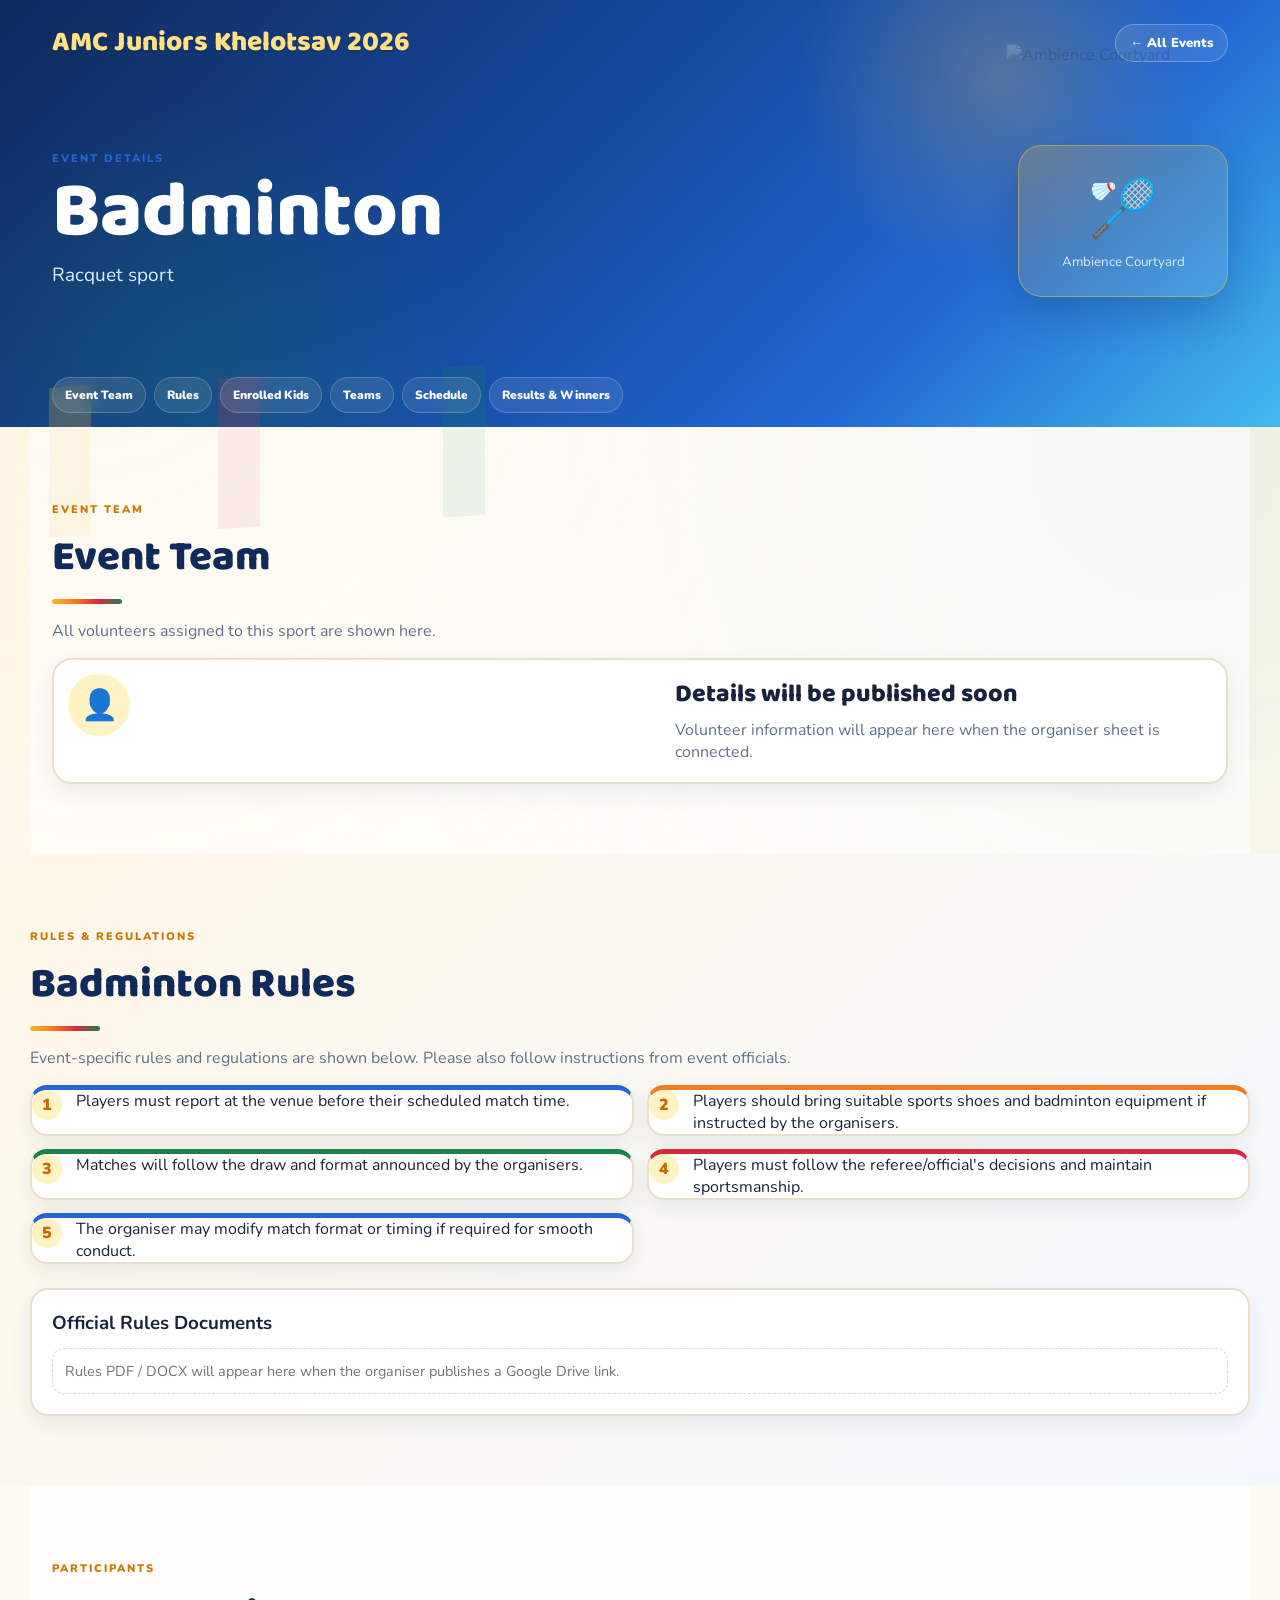
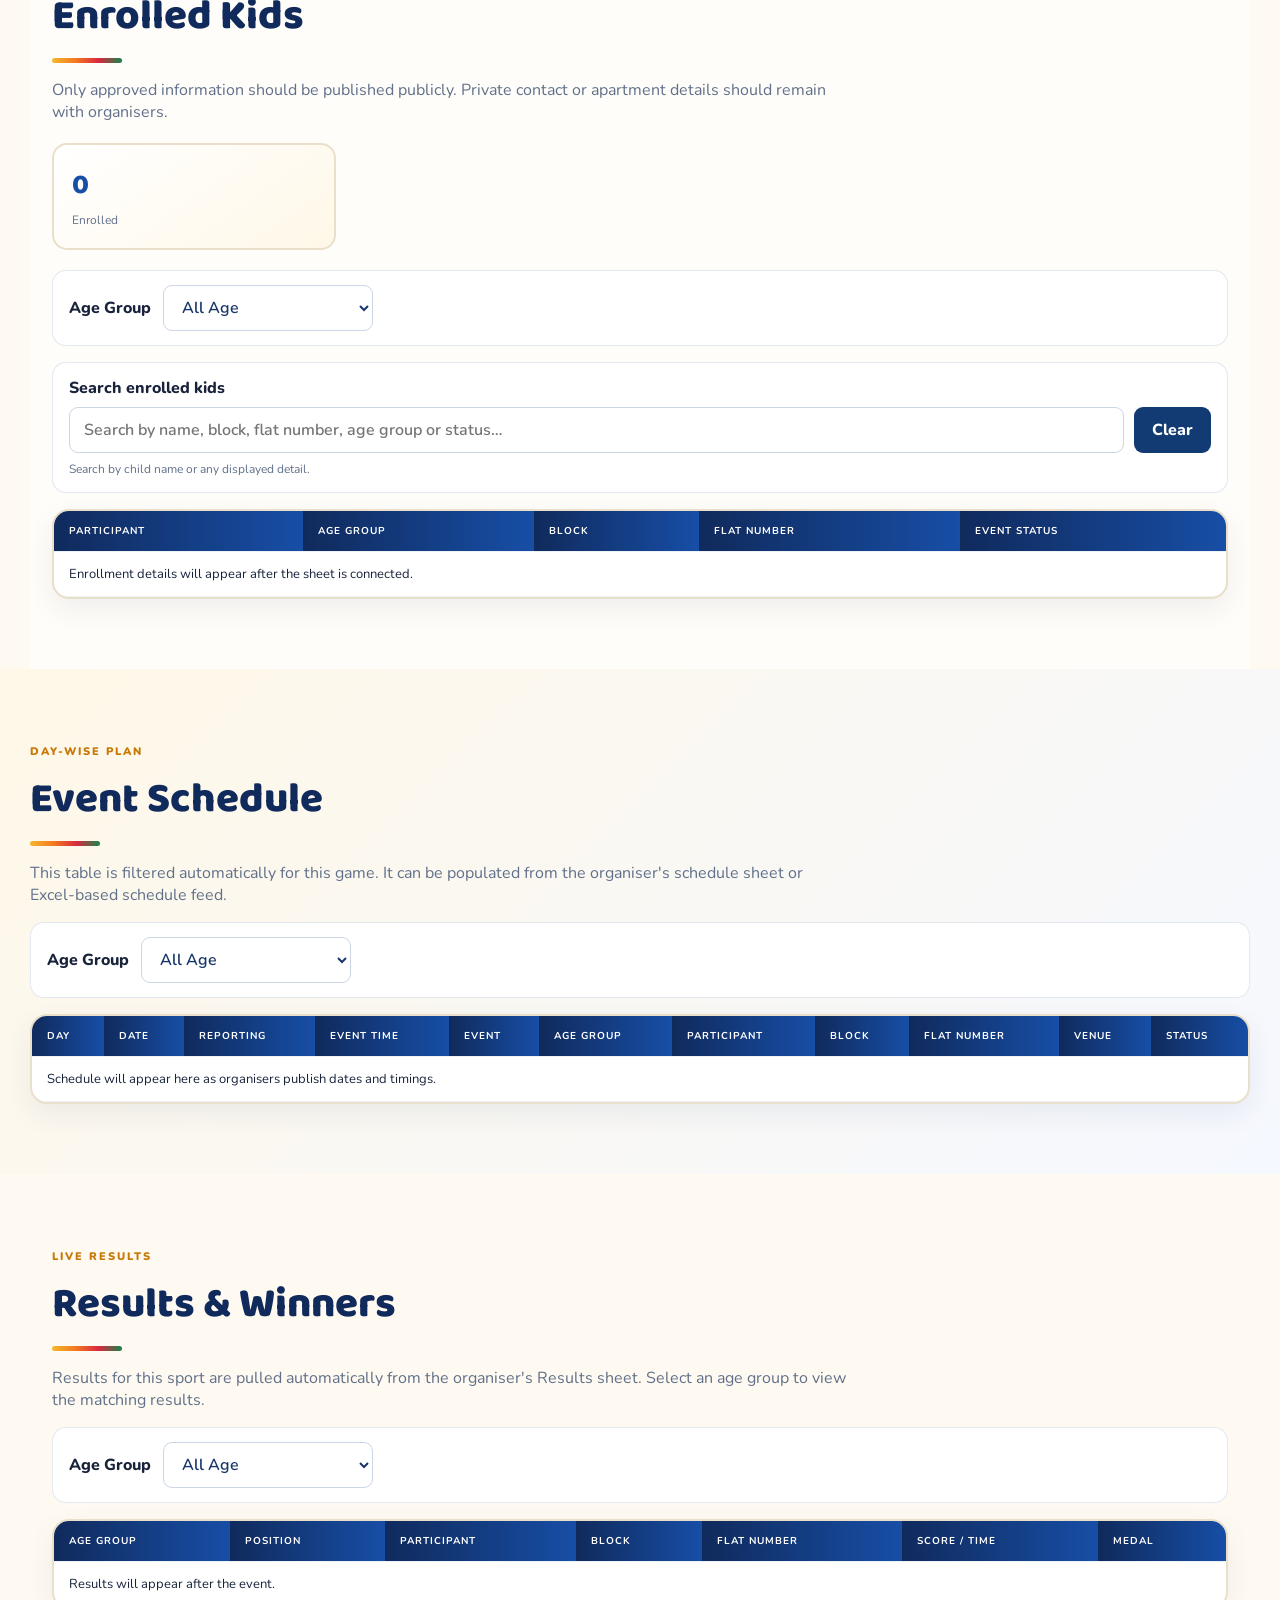
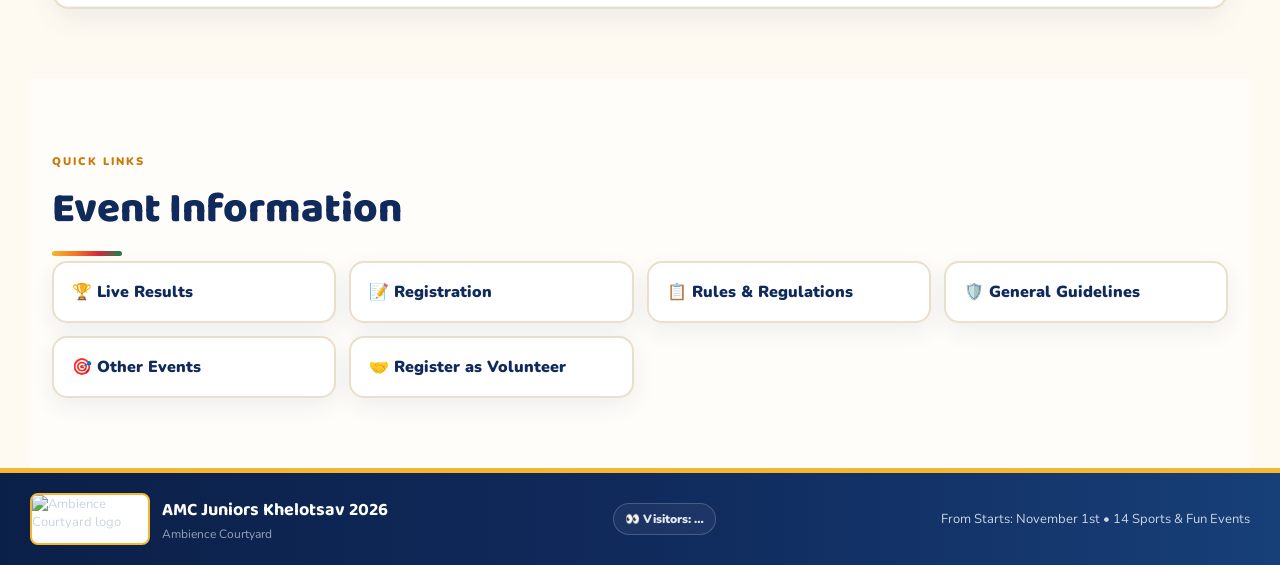
==== commit fdcd1c6f: "Add search option" ====
--- a/event.html
+++ b/event.html
@@ -37,7 +37,7 @@
 <main>
 <section id="event-team"><div class="title"><small>EVENT TEAM</small><h2>Event Team</h2><p>All volunteers assigned to this sport are shown here.</p></div><div id="spoc-card" class="spoc-card"><div class="spoc-icon">👤</div><div><h3>Details will be published soon</h3><p>Volunteer information will appear here when the organiser sheet is connected.</p></div></div></section>
 <section id="event-rules" class="grey"><div class="title"><small>RULES & REGULATIONS</small><h2 id="rules-heading">Game Rules</h2><p>Event-specific rules and regulations are shown below. Please also follow instructions from event officials.</p></div><div id="rules-list" class="rules-single"></div><div class="rules-docs-wrap"><h3>Official Rules Documents</h3><div id="rules-docs" class="rules-docs"><div class="doc-empty">Rules PDF / DOCX will appear here when the organiser publishes a Google Drive link.</div></div></div></section>
-<section id="participants"><div class="title"><small>PARTICIPANTS</small><h2>Enrolled Kids</h2><p>Only approved information should be published publicly. Private contact or apartment details should remain with organisers.</p></div><div class="stats participants-stats"><div><b id="participant-count">0</b><span>Enrolled</span></div></div><div class="results-filter"><label for="participants-age-filter">Age Group</label><select id="participants-age-filter" aria-label="Filter enrolled kids by age group"><option value="All Age">All Age</option></select></div><div class="table"><table><thead><tr><th>Participant</th><th>Age Group</th><th>Block</th><th>Flat Number</th><th>Event Status</th></tr></thead><tbody id="participants-body"><tr><td colspan="5">Enrollment details will appear after the sheet is connected.</td></tr></tbody></table></div></section>
+<section id="participants"><div class="title"><small>PARTICIPANTS</small><h2>Enrolled Kids</h2><p>Only approved information should be published publicly. Private contact or apartment details should remain with organisers.</p></div><div class="stats participants-stats"><div><b id="participant-count">0</b><span>Enrolled</span></div></div><div class="results-filter"><label for="participants-age-filter">Age Group</label><select id="participants-age-filter" aria-label="Filter enrolled kids by age group"><option value="All Age">All Age</option></select></div><div class="participants-search-wrap"><label for="participants-search" class="participants-search-label">Search enrolled kids</label><div class="participants-search-control"><input id="participants-search" type="search" placeholder="Search by name, block, flat number, age group or status…" autocomplete="off" aria-controls="participants-body" aria-describedby="participants-search-status"><button id="participants-search-clear" type="button">Clear</button></div><p id="participants-search-status" class="participants-search-status" aria-live="polite">Search by child name or any displayed detail.</p></div><div class="table"><table><thead><tr><th>Participant</th><th>Age Group</th><th>Block</th><th>Flat Number</th><th>Event Status</th></tr></thead><tbody id="participants-body"><tr><td colspan="5">Enrollment details will appear after the sheet is connected.</td></tr></tbody></table></div></section>
 <section id="teams-section" class="group-only" hidden><div class="title"><small>TEAMS / GROUPS</small><h2>Teams</h2><p>Teams are grouped by age category. Team membership is managed through the Enrollments sheet using Team ID.</p></div><div id="teams-grid" class="teams-grid"><div class="team-empty">No teams published yet.</div></div></section>
 <section id="event-schedule" class="grey"><div class="title"><small>DAY-WISE PLAN</small><h2>Event Schedule</h2><p>This table is filtered automatically for this game. It can be populated from the organiser's schedule sheet or Excel-based schedule feed.</p></div><div class="results-filter"><label for="schedule-age-filter">Age Group</label><select id="schedule-age-filter" aria-label="Filter schedule by age group"><option value="All Age">All Age</option></select></div><div class="table"><table><thead><tr><th>Day</th><th>Date</th><th>Reporting</th><th>Event Time</th><th>Event</th><th>Age Group</th><th>Participant</th><th>Block</th><th>Flat Number</th><th>Venue</th><th>Status</th></tr></thead><tbody id="game-schedule-body"><tr><td colspan="11">Schedule will appear here as organisers publish dates and timings.</td></tr></tbody></table></div></section>
 <section id="results">
--- a/style.css
+++ b/style.css
@@ -2169,7 +2169,8 @@
     margin: 14px 0 0 !important;
     text-align: center !important;
   }
-  section#register.register .registration-payment .payment-detail strong#payment-upi {
+  section#register.register .registration-payment .payment-detail strong#payment-upi,
+  .registration-payment .payment-detail strong#payment-upi-2 {
     font-size: 12px !important;
     line-height: 1.3 !important;
     letter-spacing: 0 !important;
@@ -2191,7 +2192,8 @@
 @media(max-width:600px){
   .registration-payment .payment-upi-row{grid-template-columns:minmax(0,1fr) auto;gap:8px}
   .registration-payment .payment-upi-row .payment-detail span{font-size:13px}
-  .registration-payment .payment-upi-row .payment-detail strong#payment-upi{font-size:clamp(11px,3.2vw,13px)!important;line-height:1.25!important;overflow-wrap:anywhere;word-break:break-word}
+  .registration-payment .payment-upi-row .payment-detail strong#payment-upi,
+  .registration-payment .payment-upi-row .payment-detail strong#payment-upi-2{font-size:clamp(11px,3.2vw,13px)!important;line-height:1.25!important;overflow-wrap:anywhere;word-break:break-word}
   .registration-payment .payment-upi-row .payment-actions-single{justify-self:end;justify-content:flex-end}
   .registration-payment .payment-upi-row .payment-copy-btn{min-width:100px;max-width:124px;padding:10px 11px!important;font-size:12px!important;white-space:nowrap!important;margin-left:auto}
 }
@@ -2321,3 +2323,43 @@
 .guidelines-cta-copy p{font-size:13px;line-height:1.5;color:var(--muted);margin:0;max-width:760px}
 .guidelines-cta-button{white-space:nowrap;display:inline-flex;align-items:center;gap:9px}
 @media(max-width:650px){.guidelines-cta-section{padding-top:12px!important;padding-bottom:16px!important}.guidelines-cta{align-items:flex-start;gap:12px;padding:16px;border-radius:16px;flex-wrap:wrap}.guidelines-cta-icon{width:42px;height:42px;flex-basis:42px;border-radius:12px;font-size:22px}.guidelines-cta-copy{width:calc(100% - 54px);flex:1}.guidelines-cta-copy h2{font-size:21px;line-height:1.15}.guidelines-cta-copy p{font-size:12px}.guidelines-cta-button{width:100%;justify-content:center;padding:11px 14px}}
+
+
+/* Payment assistance note and WhatsApp contact in Kids Enrollment */
+section#register .enrollment-help-note{
+  margin-top:16px; max-width:650px; padding:14px 16px;
+  border:1px solid rgba(255,255,255,.24); border-left:4px solid #25d366;
+  border-radius:12px; background:rgba(255,255,255,.08);
+}
+section#register .enrollment-help-note p{
+  margin:0 0 12px; color:#f1f5f9; font-size:14px; line-height:1.55;
+}
+section#register .enrollment-help-note p strong{color:#ffe16a}
+section#register .enrollment-whatsapp-btn{
+  display:inline-flex; align-items:center; justify-content:center; gap:7px;
+  background:#25d366 !important; color:#063b20 !important; box-shadow:none !important;
+  font-weight:800; text-decoration:none; border:0;
+}
+section#register .enrollment-whatsapp-btn:hover{filter:brightness(1.06)}
+@media(max-width:550px){
+  section#register .enrollment-help-note{padding:12px;margin-top:14px}
+  section#register .enrollment-help-note p{font-size:13px;line-height:1.5}
+  section#register .enrollment-whatsapp-btn{width:100%;box-sizing:border-box;text-align:center;font-size:13px;padding:11px 12px}
+}
+
+
+/* Enrolled Kids name/details search */
+.participants-search-wrap{display:flex;flex-direction:column;gap:8px;margin:0 0 16px;padding:14px 16px;background:var(--card,#fff);border:1px solid rgba(24,70,137,.12);border-radius:14px;min-width:0;box-sizing:border-box}
+.participants-search-label{font-weight:800;color:var(--ink,#16376c)}
+.participants-search-control{display:flex;align-items:stretch;gap:10px;min-width:0}
+.participants-search-control input{flex:1;min-width:0;width:100%;padding:11px 14px;border:1px solid #cbd6e7;border-radius:9px;background:#fff;color:#17366a;font:inherit;font-weight:600;box-sizing:border-box;outline-offset:3px}
+.participants-search-control input:focus{border-color:#1d58a8;box-shadow:0 0 0 3px rgba(29,88,168,.12)}
+.participants-search-control button{border:0;border-radius:9px;padding:10px 18px;background:#123b73;color:#fff;font:inherit;font-weight:800;cursor:pointer;min-height:44px}
+.participants-search-control button:hover{background:#1d58a8}
+.participants-search-status{margin:0;color:var(--muted,#64748b);font-size:12px;line-height:1.4}
+@media(max-width:550px){
+  #participants>.participants-search-wrap{grid-column:1/-1!important;width:100%;min-width:0;margin:0 0 14px;padding:12px;box-sizing:border-box}
+  .participants-search-control{gap:8px}
+  .participants-search-control input{padding:10px;font-size:14px}
+  .participants-search-control button{padding:9px 12px;font-size:13px}
+}
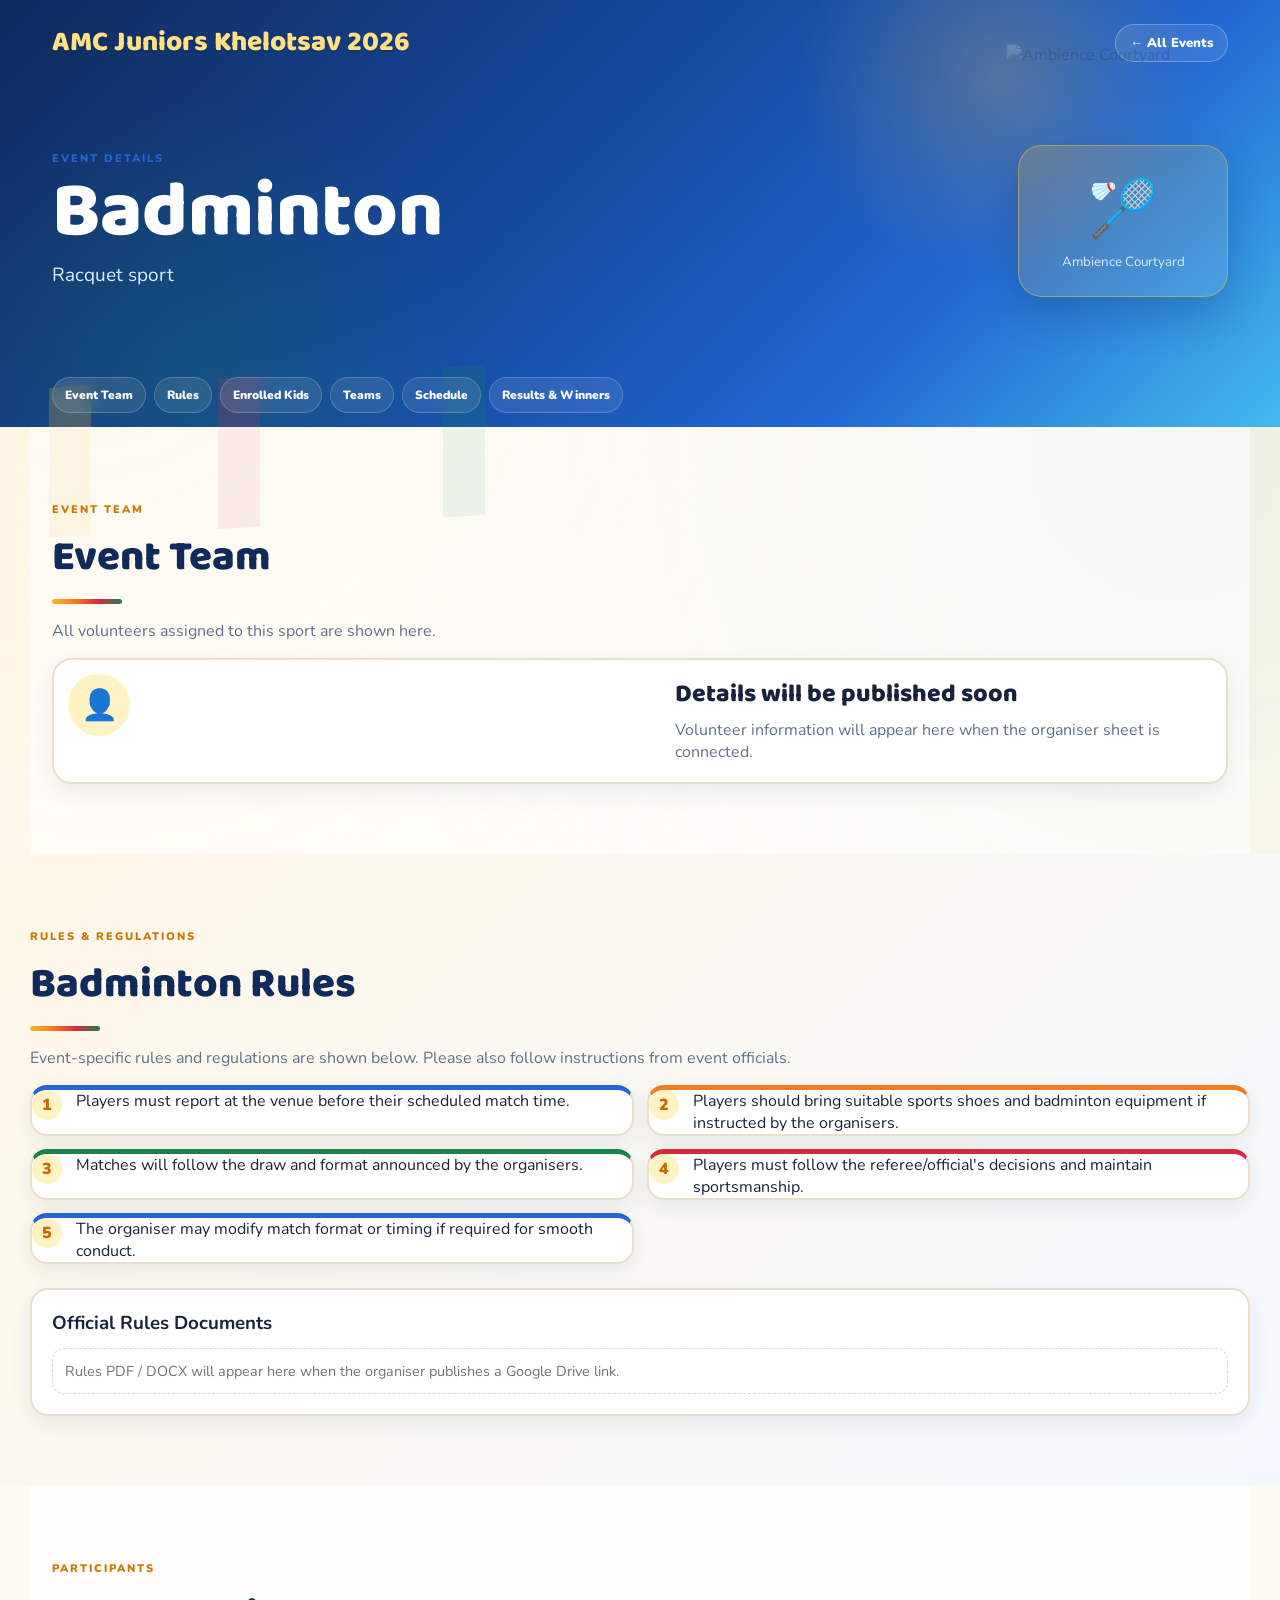
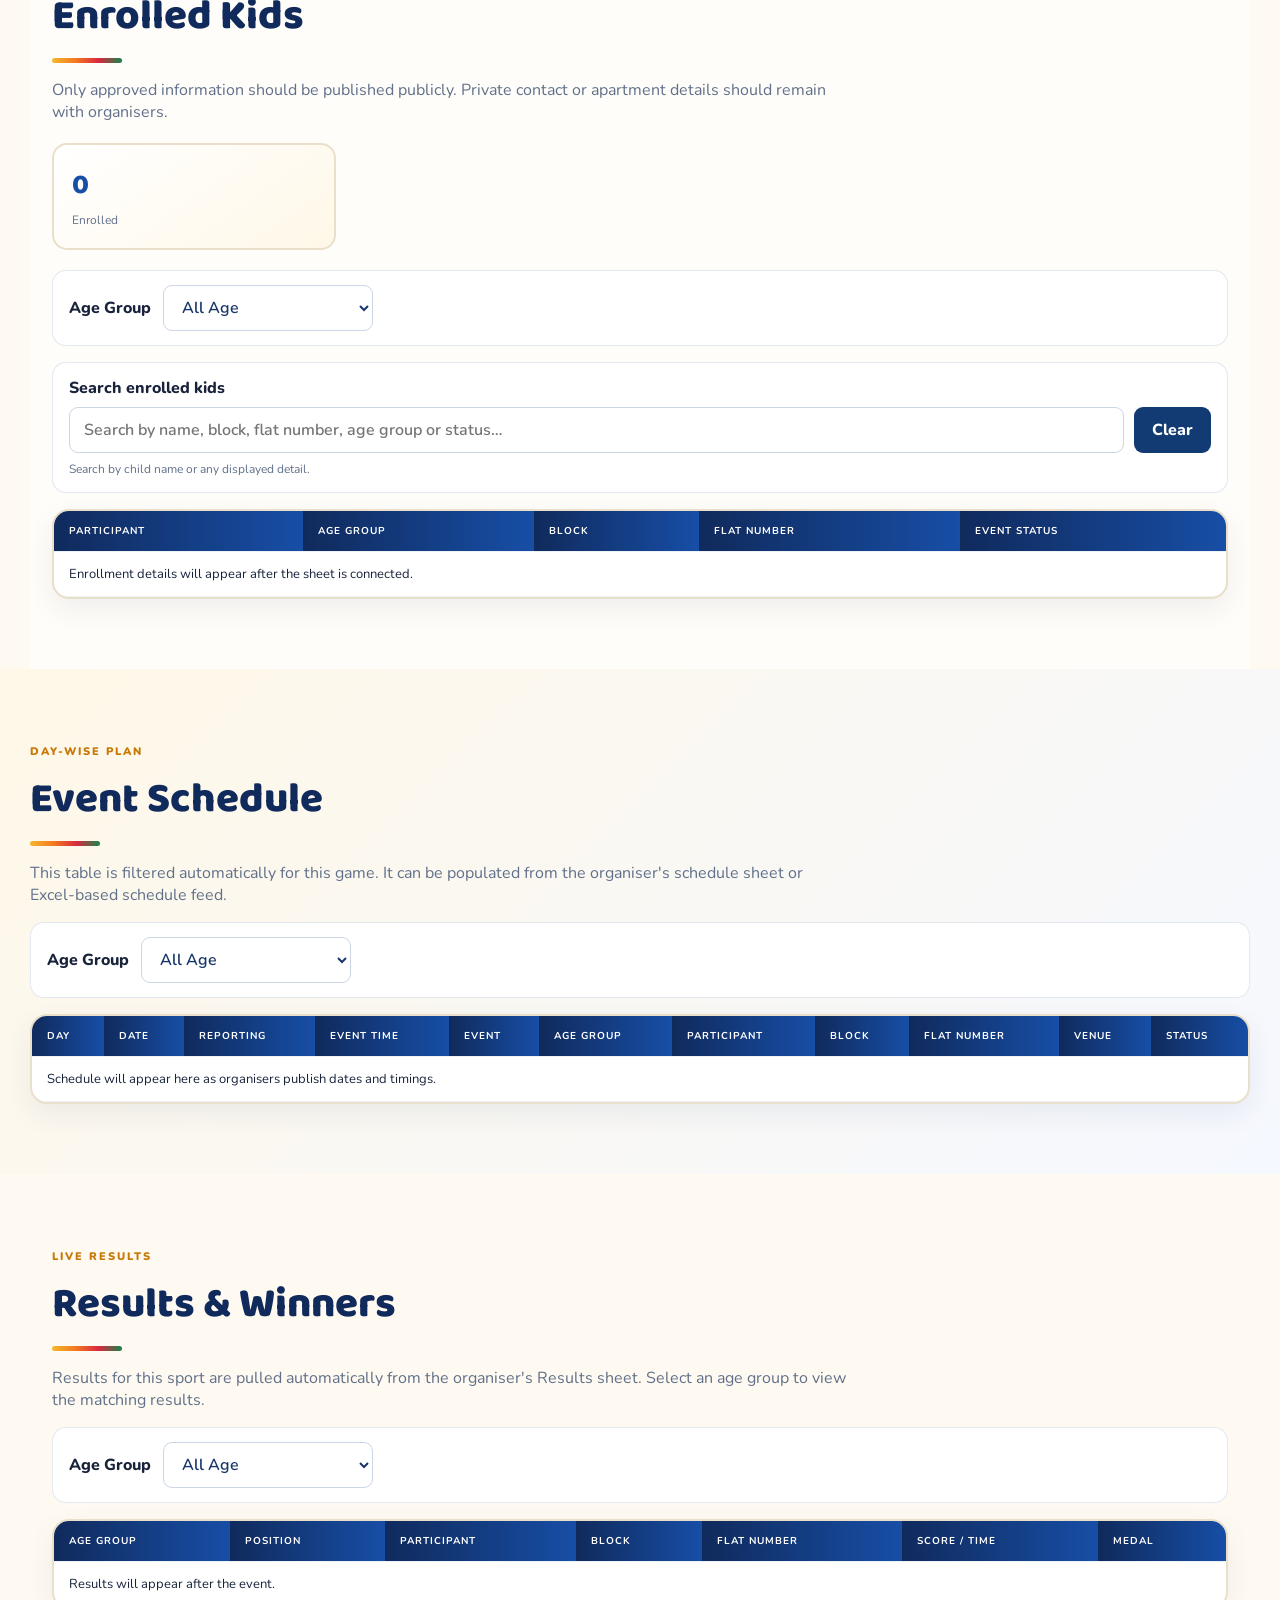
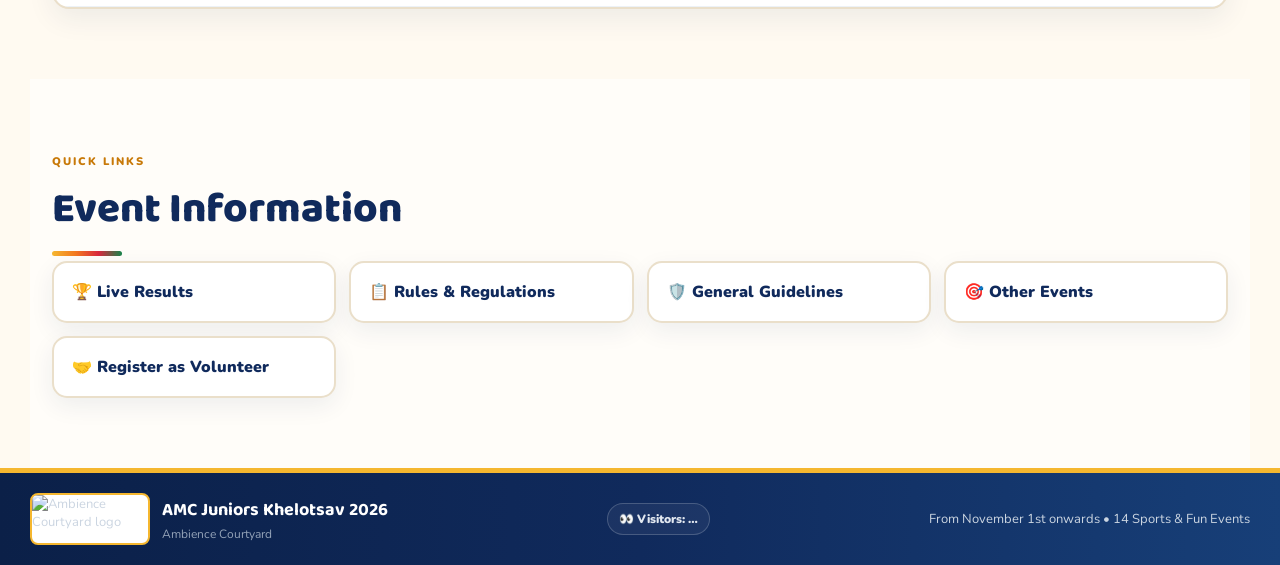
==== commit 7448db33: "Removed register option" ====
--- a/event.html
+++ b/event.html
@@ -32,7 +32,7 @@
 <div class="mobile-menu-section-label">THIS EVENT</div>
 <a href="#event-team">👥 Event Team</a><a href="#event-rules">📋 Rules</a><a href="#participants">👧 Enrolled Kids</a><a id="menu-event-teams" href="#teams-section">👥 Teams</a><a href="#event-schedule">📅 Event Schedule</a><a href="#results">🏆 Results & Winners</a>
 <div class="mobile-menu-section-label">SITE</div>
-<a href="index.html#events">🎯 Events</a><a href="index.html#enrollments">👧 Kids Enrollment</a><a href="index.html#schedule">📅 Schedule</a><a href="results.html">🏆 Live Results</a><a href="highlights-2025.html">📸 2025 Highlights</a><a href="partners.html">🤝 Event Partners</a><a href="index.html#volunteer-registration">🤝 Register as Volunteer</a><a href="index.html#sponsorship">🏏 Sponsorship</a><a href="index.html#guidelines">🛡️ Guidelines</a><a href="index.html#rules">📋 Rules</a><a href="index.html#register">🎟️ Register</a></div>
+<a href="index.html#events">🎯 Events</a><a href="index.html#schedule">📅 Schedule</a><a href="results.html">🏆 Live Results</a><a href="highlights-2025.html">📸 2025 Highlights</a><a href="partners.html">🤝 Event Partners</a><a href="index.html#volunteer-registration">🤝 Register as Volunteer</a><a href="index.html#sponsorship">🏏 Sponsorship</a><a href="index.html#guidelines">🛡️ Guidelines</a><a href="index.html#rules">📋 Rules</a></div>
 <div class="event-hero"><div><div id="event-kicker" class="eyebrow">EVENT DETAILS</div><h1 id="event-title">Loading…</h1><p id="event-type" class="lead">Please wait while the event details load.</p></div><div class="event-badge"><span id="event-emoji">🏆</span><small>Ambience Courtyard</small></div></div><div class="event-section-nav" aria-label="Event sections"><a href="#event-team">Event Team</a><a href="#event-rules">Rules</a><a href="#participants">Enrolled Kids</a><a href="#teams-section" id="desktop-event-teams">Teams</a><a href="#event-schedule">Schedule</a><a href="#results">Results & Winners</a></div></header>
 <main>
 <section id="event-team"><div class="title"><small>EVENT TEAM</small><h2>Event Team</h2><p>All volunteers assigned to this sport are shown here.</p></div><div id="spoc-card" class="spoc-card"><div class="spoc-icon">👤</div><div><h3>Details will be published soon</h3><p>Volunteer information will appear here when the organiser sheet is connected.</p></div></div></section>
@@ -45,31 +45,8 @@
 <div class="results-filter"><label for="results-age-filter">Age Group</label><select id="results-age-filter" aria-label="Filter results by age group"><option value="All Age">All Age</option></select></div>
 <div class="table"><table><thead><tr><th>Age Group</th><th>Position</th><th>Participant</th><th>Block</th><th>Flat Number</th><th>Score / Time</th><th>Medal</th></tr></thead><tbody id="game-results-body"><tr><td colspan="7">Results will appear after the event.</td></tr></tbody></table></div>
 </section>
-<section id="event-links"><div class="title"><small>QUICK LINKS</small><h2>Event Information</h2></div><div class="quick-links"><a href="results.html">🏆 Live Results</a><a href="index.html#register">📝 Registration</a><a href="rules.html">📋 Rules &amp; Regulations</a><a href="index.html#guidelines">🛡️ General Guidelines</a><a href="index.html#events">🎯 Other Events</a><a href="https://tinyurl.com/volunteerskhelotsav2026" target="_blank" rel="noopener">🤝 Register as Volunteer</a></div></section>
+<section id="event-links"><div class="title"><small>QUICK LINKS</small><h2>Event Information</h2></div><div class="quick-links"><a href="results.html">🏆 Live Results</a><a href="rules.html">📋 Rules &amp; Regulations</a><a href="index.html#guidelines">🛡️ General Guidelines</a><a href="index.html#events">🎯 Other Events</a><a href="https://tinyurl.com/volunteerskhelotsav2026" target="_blank" rel="noopener">🤝 Register as Volunteer</a></div></section>
 </main><footer><div class="footer-brand"><img src="assets/apartment-logo.jpg" alt="Ambience Courtyard logo"><div><b>AMC Juniors Khelotsav 2026</b><span>Ambience Courtyard</span></div></div><span id="visitor-count" class="visitor-count" aria-label="Site visitor count">👀 Visitors: …</span><span>From <span id="footer-event-date">November 1st onwards</span> • 14 Sports & Fun Events</span></footer>
-<script src="config.js"></script><script src="app.js"></script><script src="event-page.js"></script><script>
-
-/* Dynamic registration fee: always reads CONFIG.registrationFee */
-(function () {
-  function updateRegistrationFee() {
-    var fee = (window.CONFIG && window.CONFIG.registrationFee != null)
-      ? window.CONFIG.registrationFee
-      : 200;
-    document.querySelectorAll('.registration-fee-value').forEach(function (el) {
-      el.textContent = '₹' + fee;
-    });
-    document.querySelectorAll('[data-registration-fee]').forEach(function (el) {
-      el.textContent = '₹' + fee;
-    });
-  }
-  if (document.readyState === 'loading') {
-    document.addEventListener('DOMContentLoaded', updateRegistrationFee);
-  } else {
-    updateRegistrationFee();
-  }
-  window.updateRegistrationFee = updateRegistrationFee;
-})();
-
-</script>
+<script src="config.js"></script><script src="app.js"></script><script src="event-page.js"></script>
 <script src="visitor-counter.js"></script>
 </body></html>
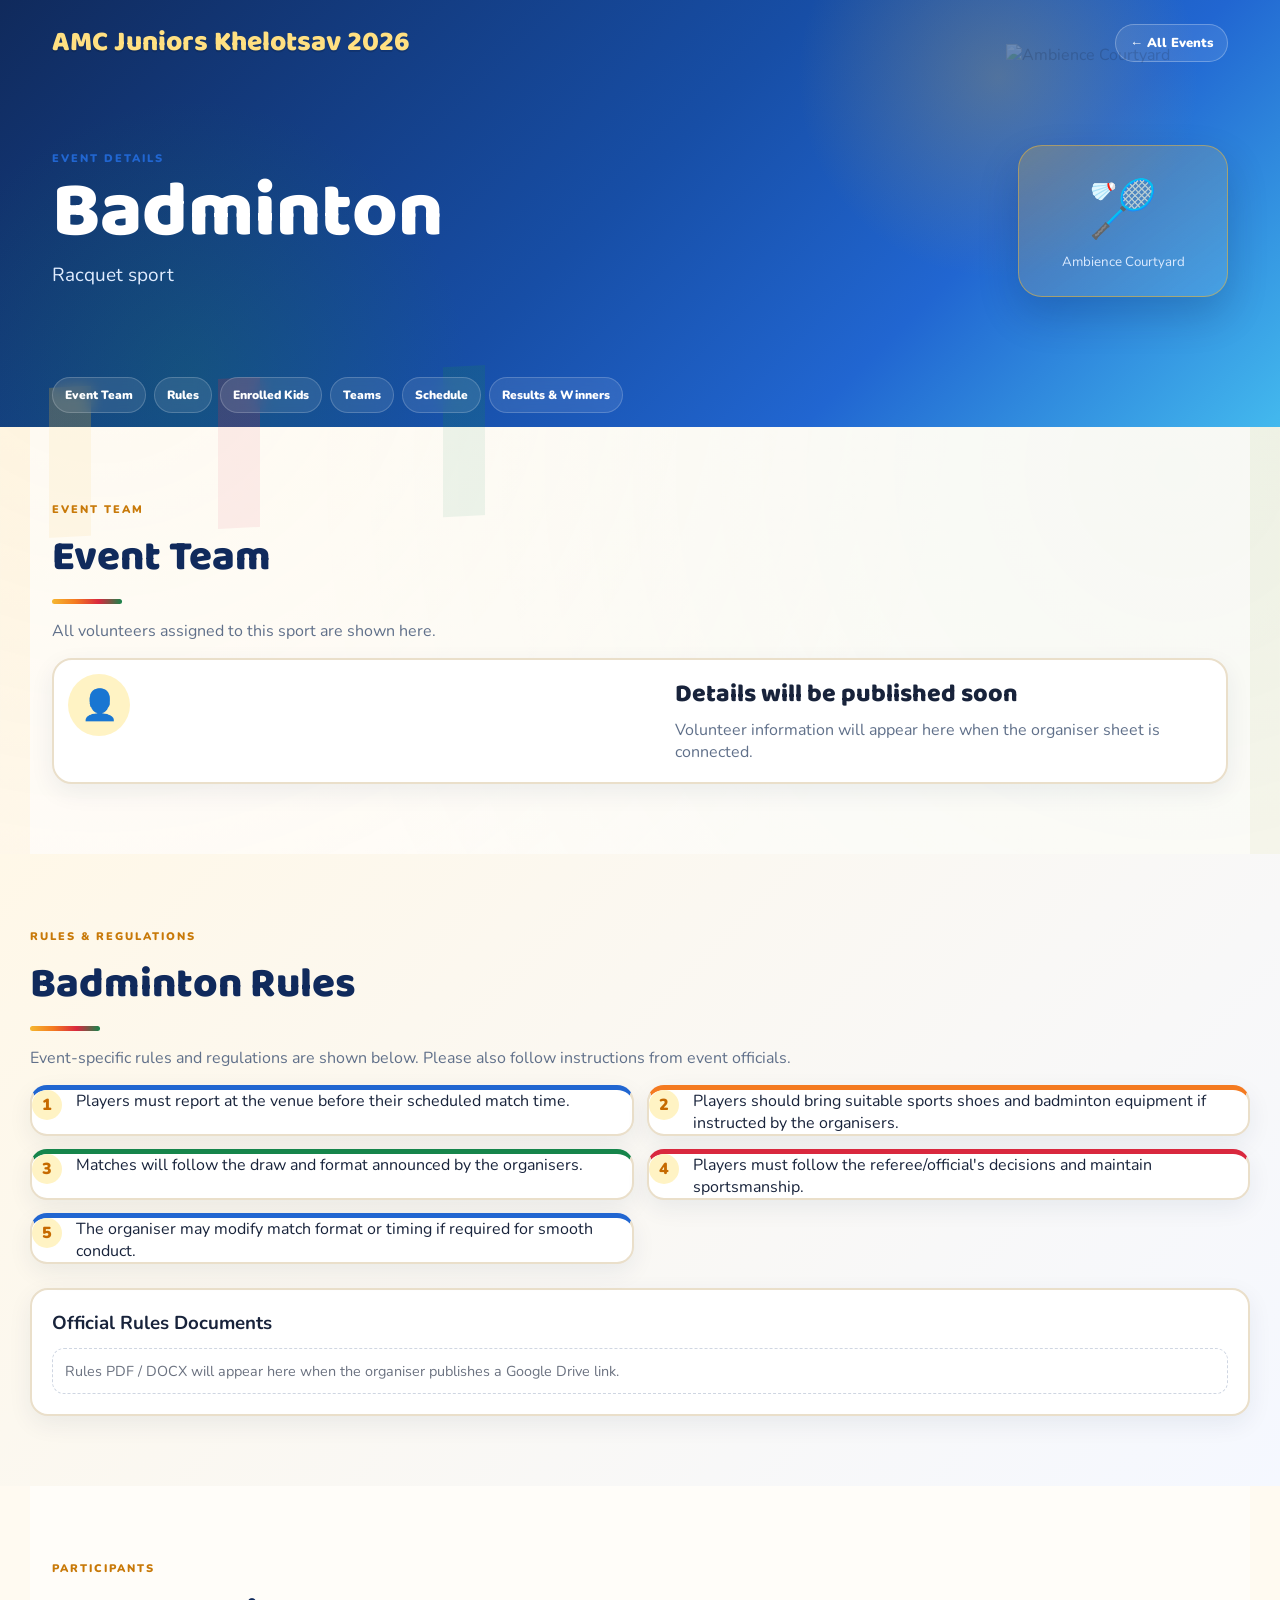
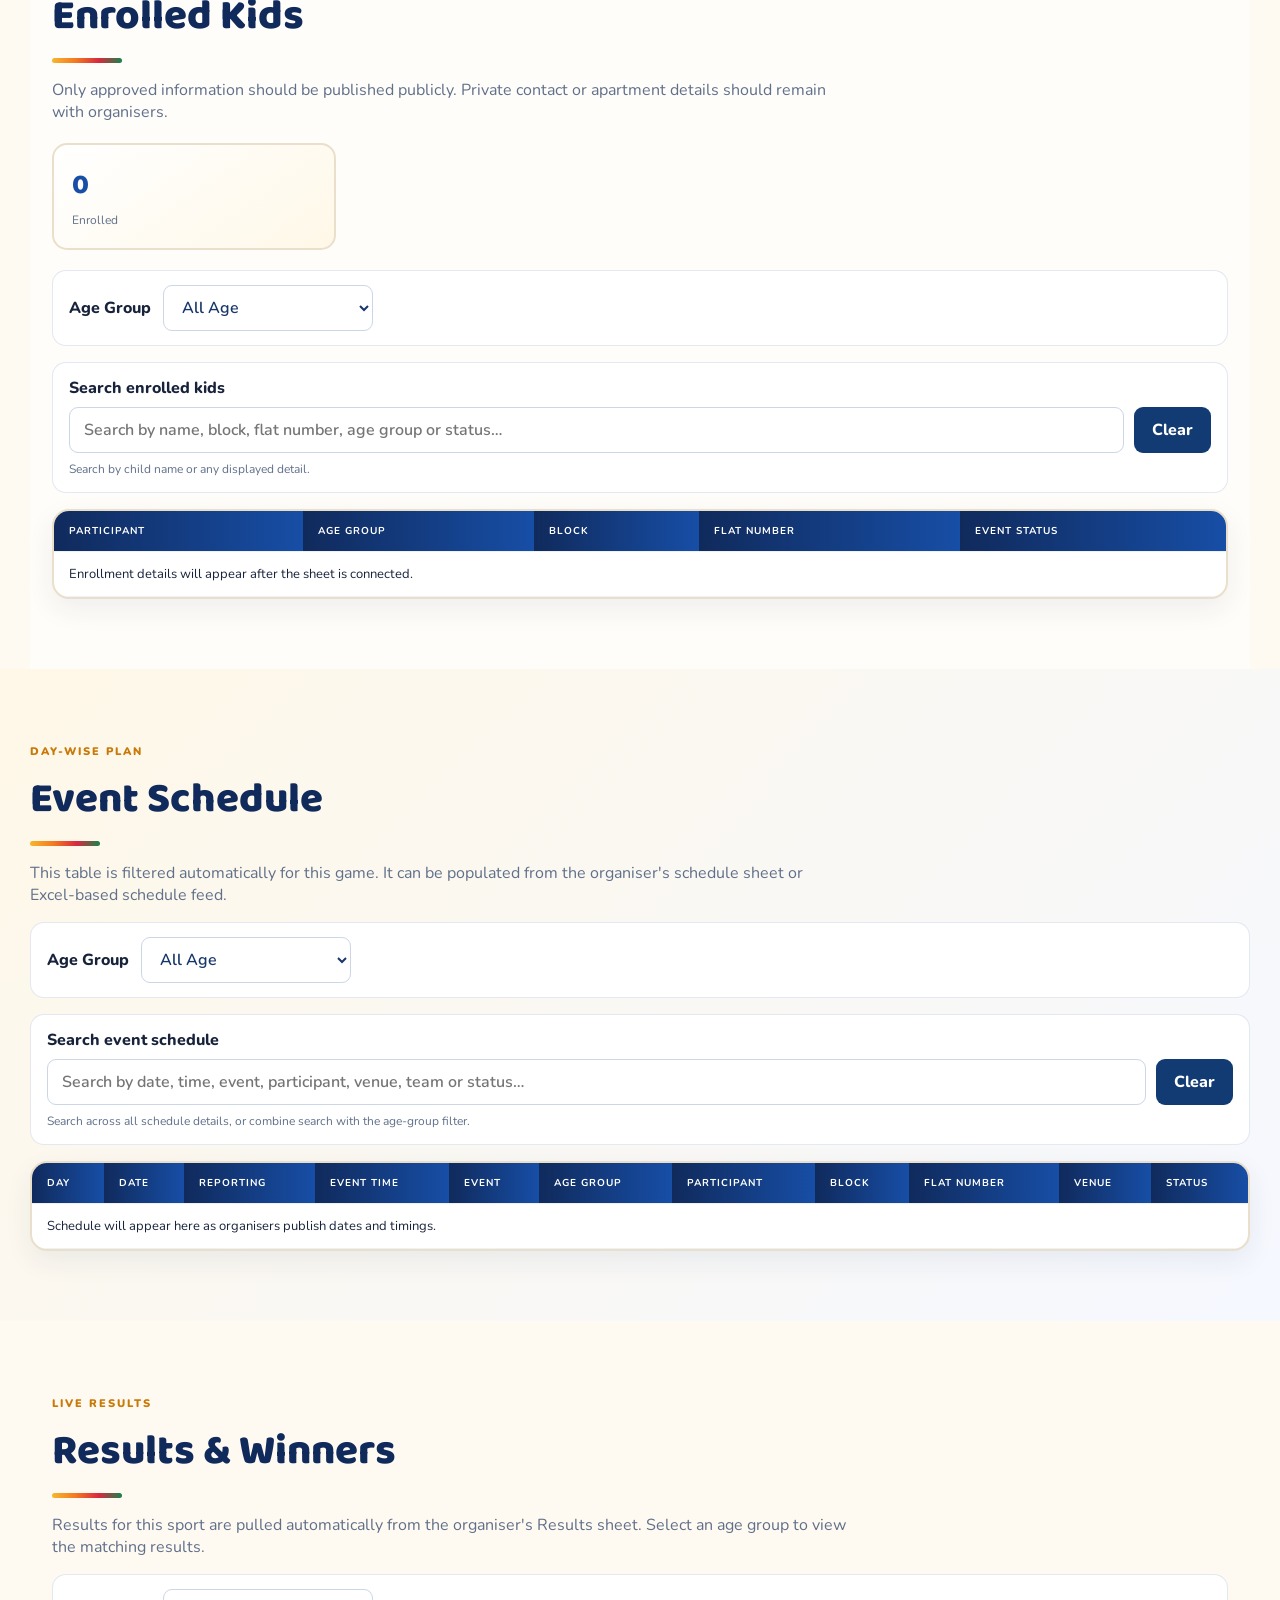
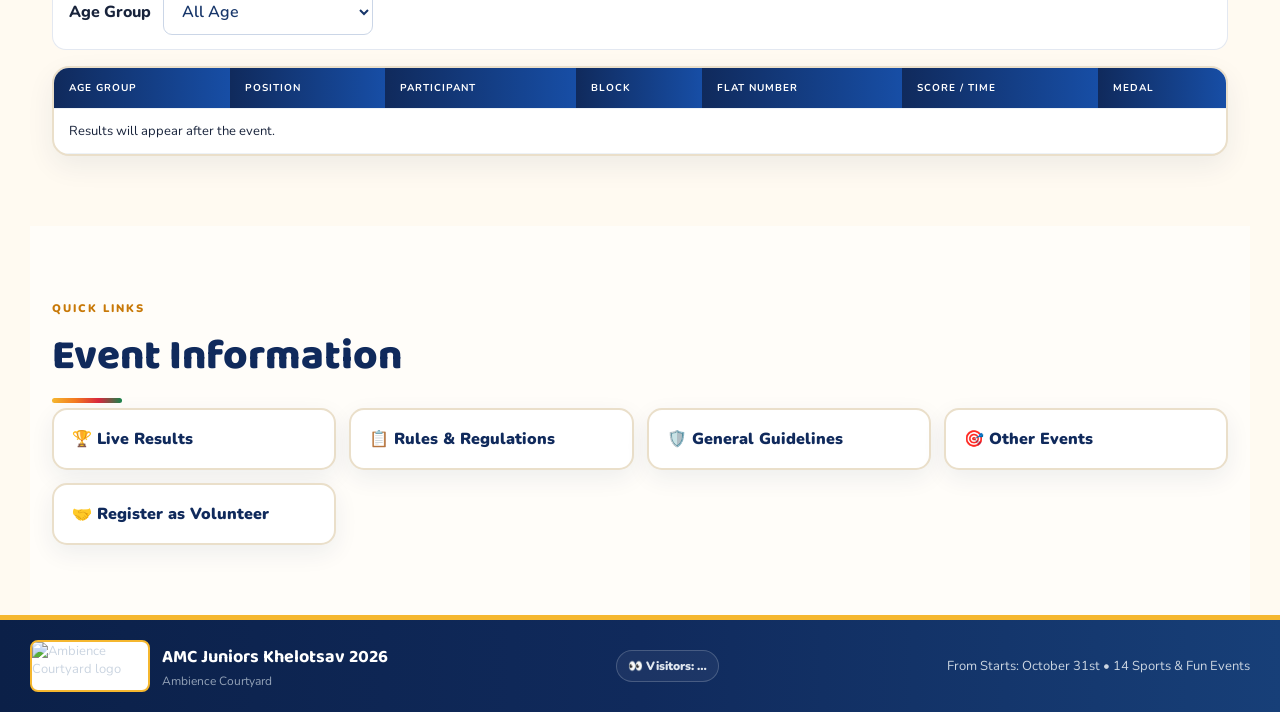
==== commit c1d3de2c: "Add search option on the event schedule page" ====
--- a/event.html
+++ b/event.html
@@ -39,7 +39,7 @@
 <section id="event-rules" class="grey"><div class="title"><small>RULES & REGULATIONS</small><h2 id="rules-heading">Game Rules</h2><p>Event-specific rules and regulations are shown below. Please also follow instructions from event officials.</p></div><div id="rules-list" class="rules-single"></div><div class="rules-docs-wrap"><h3>Official Rules Documents</h3><div id="rules-docs" class="rules-docs"><div class="doc-empty">Rules PDF / DOCX will appear here when the organiser publishes a Google Drive link.</div></div></div></section>
 <section id="participants"><div class="title"><small>PARTICIPANTS</small><h2>Enrolled Kids</h2><p>Only approved information should be published publicly. Private contact or apartment details should remain with organisers.</p></div><div class="stats participants-stats"><div><b id="participant-count">0</b><span>Enrolled</span></div></div><div class="results-filter"><label for="participants-age-filter">Age Group</label><select id="participants-age-filter" aria-label="Filter enrolled kids by age group"><option value="All Age">All Age</option></select></div><div class="participants-search-wrap"><label for="participants-search" class="participants-search-label">Search enrolled kids</label><div class="participants-search-control"><input id="participants-search" type="search" placeholder="Search by name, block, flat number, age group or status…" autocomplete="off" aria-controls="participants-body" aria-describedby="participants-search-status"><button id="participants-search-clear" type="button">Clear</button></div><p id="participants-search-status" class="participants-search-status" aria-live="polite">Search by child name or any displayed detail.</p></div><div class="table"><table><thead><tr><th>Participant</th><th>Age Group</th><th>Block</th><th>Flat Number</th><th>Event Status</th></tr></thead><tbody id="participants-body"><tr><td colspan="5">Enrollment details will appear after the sheet is connected.</td></tr></tbody></table></div></section>
 <section id="teams-section" class="group-only" hidden><div class="title"><small>TEAMS / GROUPS</small><h2>Teams</h2><p>Teams are grouped by age category. Team membership is managed through the Enrollments sheet using Team ID.</p></div><div id="teams-grid" class="teams-grid"><div class="team-empty">No teams published yet.</div></div></section>
-<section id="event-schedule" class="grey"><div class="title"><small>DAY-WISE PLAN</small><h2>Event Schedule</h2><p>This table is filtered automatically for this game. It can be populated from the organiser's schedule sheet or Excel-based schedule feed.</p></div><div class="results-filter"><label for="schedule-age-filter">Age Group</label><select id="schedule-age-filter" aria-label="Filter schedule by age group"><option value="All Age">All Age</option></select></div><div class="table"><table><thead><tr><th>Day</th><th>Date</th><th>Reporting</th><th>Event Time</th><th>Event</th><th>Age Group</th><th>Participant</th><th>Block</th><th>Flat Number</th><th>Venue</th><th>Status</th></tr></thead><tbody id="game-schedule-body"><tr><td colspan="11">Schedule will appear here as organisers publish dates and timings.</td></tr></tbody></table></div></section>
+<section id="event-schedule" class="grey"><div class="title"><small>DAY-WISE PLAN</small><h2>Event Schedule</h2><p>This table is filtered automatically for this game. It can be populated from the organiser's schedule sheet or Excel-based schedule feed.</p></div><div class="results-filter"><label for="schedule-age-filter">Age Group</label><select id="schedule-age-filter" aria-label="Filter schedule by age group"><option value="All Age">All Age</option></select></div><div class="participants-search-wrap schedule-search-wrap"><label for="schedule-search" class="participants-search-label">Search event schedule</label><div class="participants-search-control"><input id="schedule-search" type="search" placeholder="Search by date, time, event, participant, venue, team or status…" autocomplete="off" aria-controls="game-schedule-body" aria-describedby="schedule-search-status"><button id="schedule-search-clear" type="button">Clear</button></div><p id="schedule-search-status" class="participants-search-status" aria-live="polite">Search across all schedule details, or combine search with the age-group filter.</p></div><div class="table"><table><thead><tr><th>Day</th><th>Date</th><th>Reporting</th><th>Event Time</th><th>Event</th><th>Age Group</th><th>Participant</th><th>Block</th><th>Flat Number</th><th>Venue</th><th>Status</th></tr></thead><tbody id="game-schedule-body"><tr><td colspan="11">Schedule will appear here as organisers publish dates and timings.</td></tr></tbody></table></div></section>
 <section id="results">
 <div class="title"><small>LIVE RESULTS</small><h2>Results & Winners</h2><p>Results for this sport are pulled automatically from the organiser's Results sheet. Select an age group to view the matching results.</p></div>
 <div class="results-filter"><label for="results-age-filter">Age Group</label><select id="results-age-filter" aria-label="Filter results by age group"><option value="All Age">All Age</option></select></div>
--- a/style.css
+++ b/style.css
@@ -2358,8 +2358,52 @@
 .participants-search-control button:hover{background:#1d58a8}
 .participants-search-status{margin:0;color:var(--muted,#64748b);font-size:12px;line-height:1.4}
 @media(max-width:550px){
-  #participants>.participants-search-wrap{grid-column:1/-1!important;width:100%;min-width:0;margin:0 0 14px;padding:12px;box-sizing:border-box}
+  #participants>.participants-search-wrap,
+  #event-schedule>.schedule-search-wrap{grid-column:1/-1!important;width:100%;min-width:0;margin:0 0 14px;padding:12px;box-sizing:border-box}
   .participants-search-control{gap:8px}
   .participants-search-control input{padding:10px;font-size:14px}
   .participants-search-control button{padding:9px 12px;font-size:13px}
 }
+
+
+/* Homepage event image carousel */
+.event-gallery-section{padding:42px 20px 50px;background:linear-gradient(180deg,#f8fbff,#fff)}
+.event-gallery-carousel{position:relative;max-width:1000px;margin:22px auto 0;padding:0 48px 28px}
+.gallery-viewport{overflow:hidden;border-radius:24px;background:#eef3f9;box-shadow:0 16px 40px #17255418}
+.gallery-track{display:flex;transition:transform .4s ease;will-change:transform}
+.gallery-slide{min-width:100%;height:clamp(220px,38vw,480px);margin:0;position:relative;background:#f5f7fb}
+.gallery-slide img{display:block;width:100%;height:100%;object-fit:contain}
+.gallery-slide figcaption{position:absolute;left:0;right:0;bottom:0;padding:24px 22px 18px;color:#fff;font-weight:800;font-size:clamp(14px,2vw,20px);background:linear-gradient(transparent,#07152de8)}
+.gallery-slide figcaption[hidden]{display:none}
+.gallery-image-error{background:#e8eef6}
+.gallery-image-error img{display:none}
+.gallery-image-error:after{content:"Image unavailable — please check the Image URL in the Gallery sheet.";position:absolute;inset:0;display:grid;place-items:center;padding:24px;text-align:center;color:#334155;font-weight:700}
+.gallery-arrow{position:absolute;z-index:2;top:calc(50% - 24px);width:42px;height:42px;border:0;border-radius:50%;background:#fff;color:var(--navy);font-size:32px;line-height:1;display:grid;place-items:center;cursor:pointer;box-shadow:0 6px 22px #17255424}
+.gallery-arrow.gallery-prev{left:0}.gallery-arrow.gallery-next{right:0}
+.gallery-arrow[hidden]{display:none}
+.gallery-dots{display:flex;justify-content:center;gap:8px;flex-wrap:wrap;margin-top:15px}
+.gallery-dots button{width:9px;height:9px;padding:0;border:0;border-radius:50%;background:#cbd5e1;cursor:pointer}
+.gallery-dots button[aria-selected="true"]{background:var(--orange);transform:scale(1.3)}
+.gallery-count{text-align:center;margin-top:8px;font-size:11px;font-weight:900;letter-spacing:.7px;color:var(--muted)}
+.gallery-loading,.gallery-empty{min-height:230px;display:flex;flex-direction:column;align-items:center;justify-content:center;gap:9px;padding:24px;text-align:center;color:var(--navy)}
+.gallery-empty span{font-size:42px}.gallery-empty small{color:var(--muted);max-width:400px}
+@media(max-width:600px){
+ .event-gallery-section{padding:28px 14px 34px}
+ .event-gallery-carousel{padding:0 28px 24px;margin-top:16px}
+ .gallery-slide{height:clamp(200px,58vw,320px)}
+ .gallery-viewport{border-radius:17px}
+ .gallery-slide figcaption{padding:20px 14px 13px}
+ .gallery-arrow{width:34px;height:34px;font-size:27px;top:calc(50% - 20px)}
+}
+@media(prefers-reduced-motion:reduce){.gallery-track{transition:none}}
+
+
+/* Mobile: reduce excess whitespace between the information banner carousel and Sports & Fun Games. */
+@media (max-width: 600px) {
+  #event-gallery.event-gallery-section { padding-top: 18px !important; padding-bottom: 6px !important; }
+  #event-gallery .event-gallery-carousel { margin-top: 10px !important; padding-bottom: 4px !important; }
+  #event-gallery .gallery-dots { margin-top: 7px !important; }
+  #event-gallery .gallery-count { margin-top: 3px !important; }
+  #events { padding-top: 14px !important; }
+  #events > .title { margin-top: 0 !important; }
+}
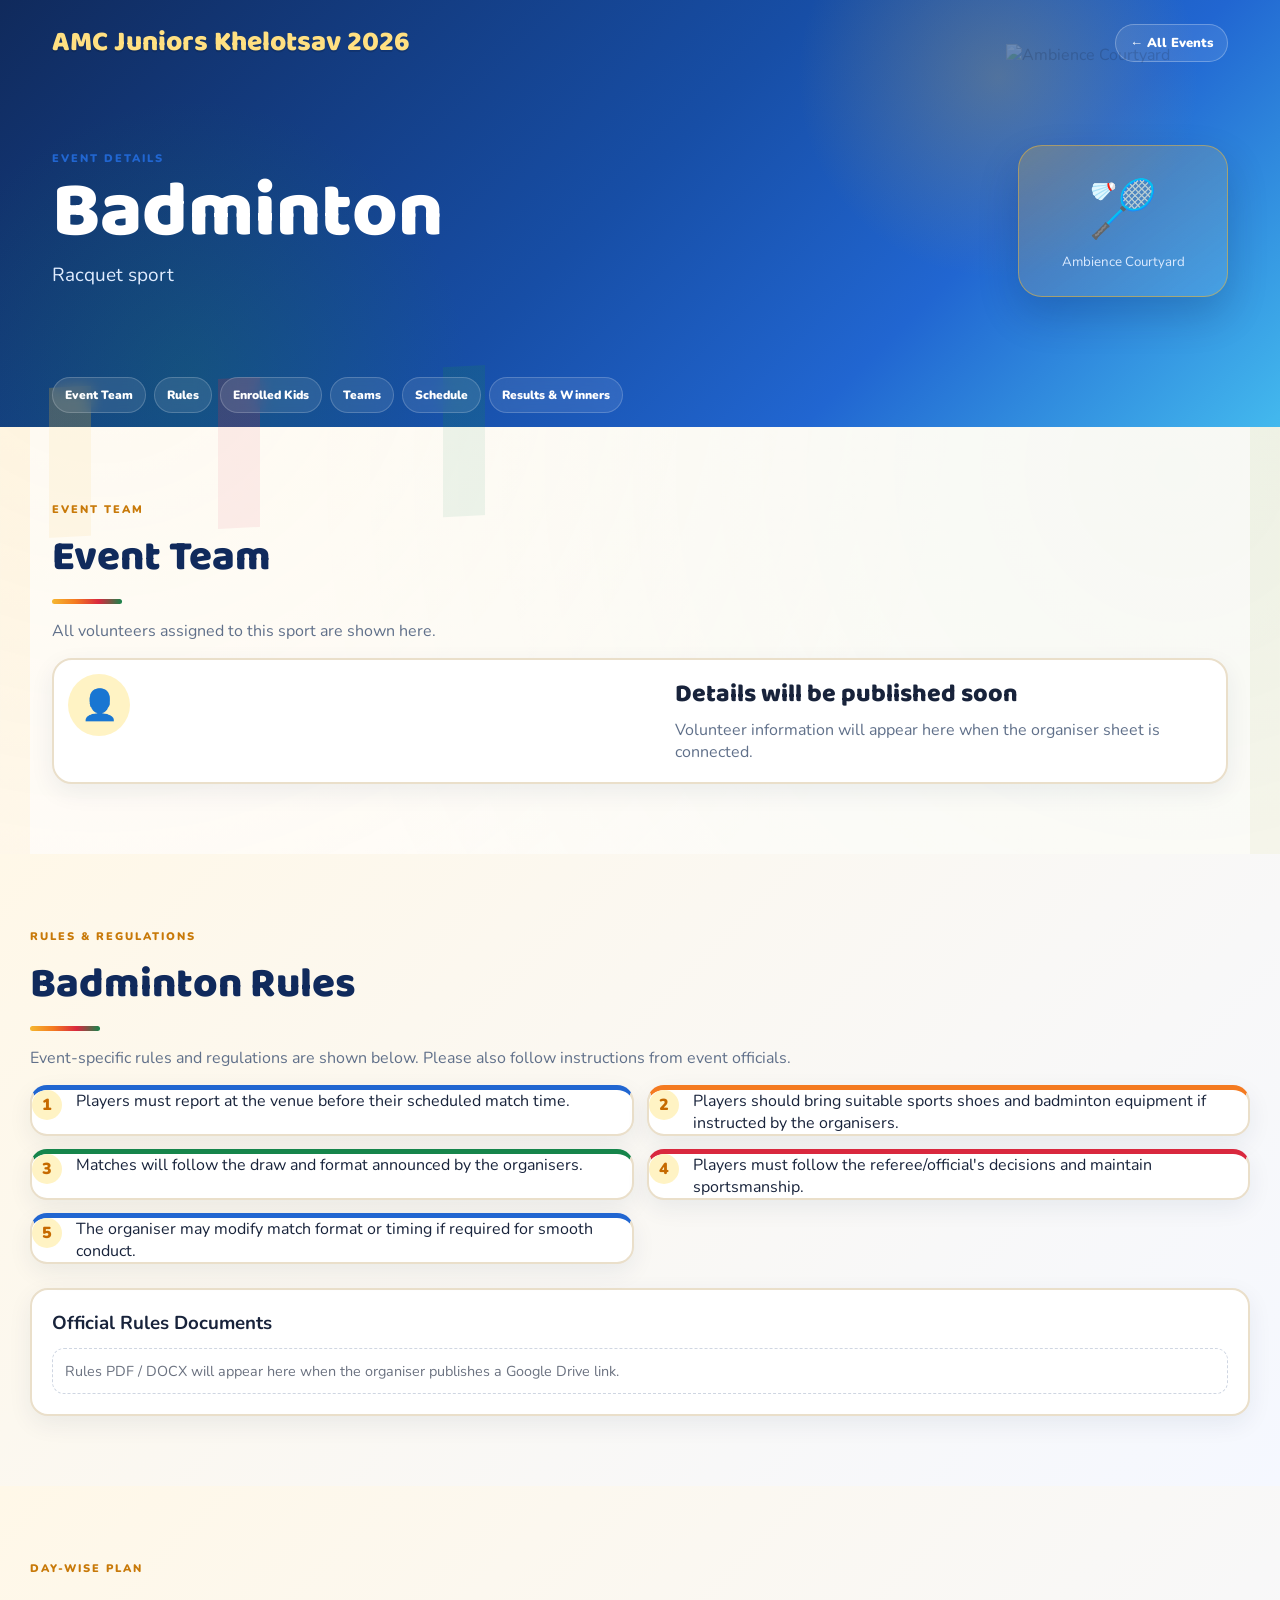
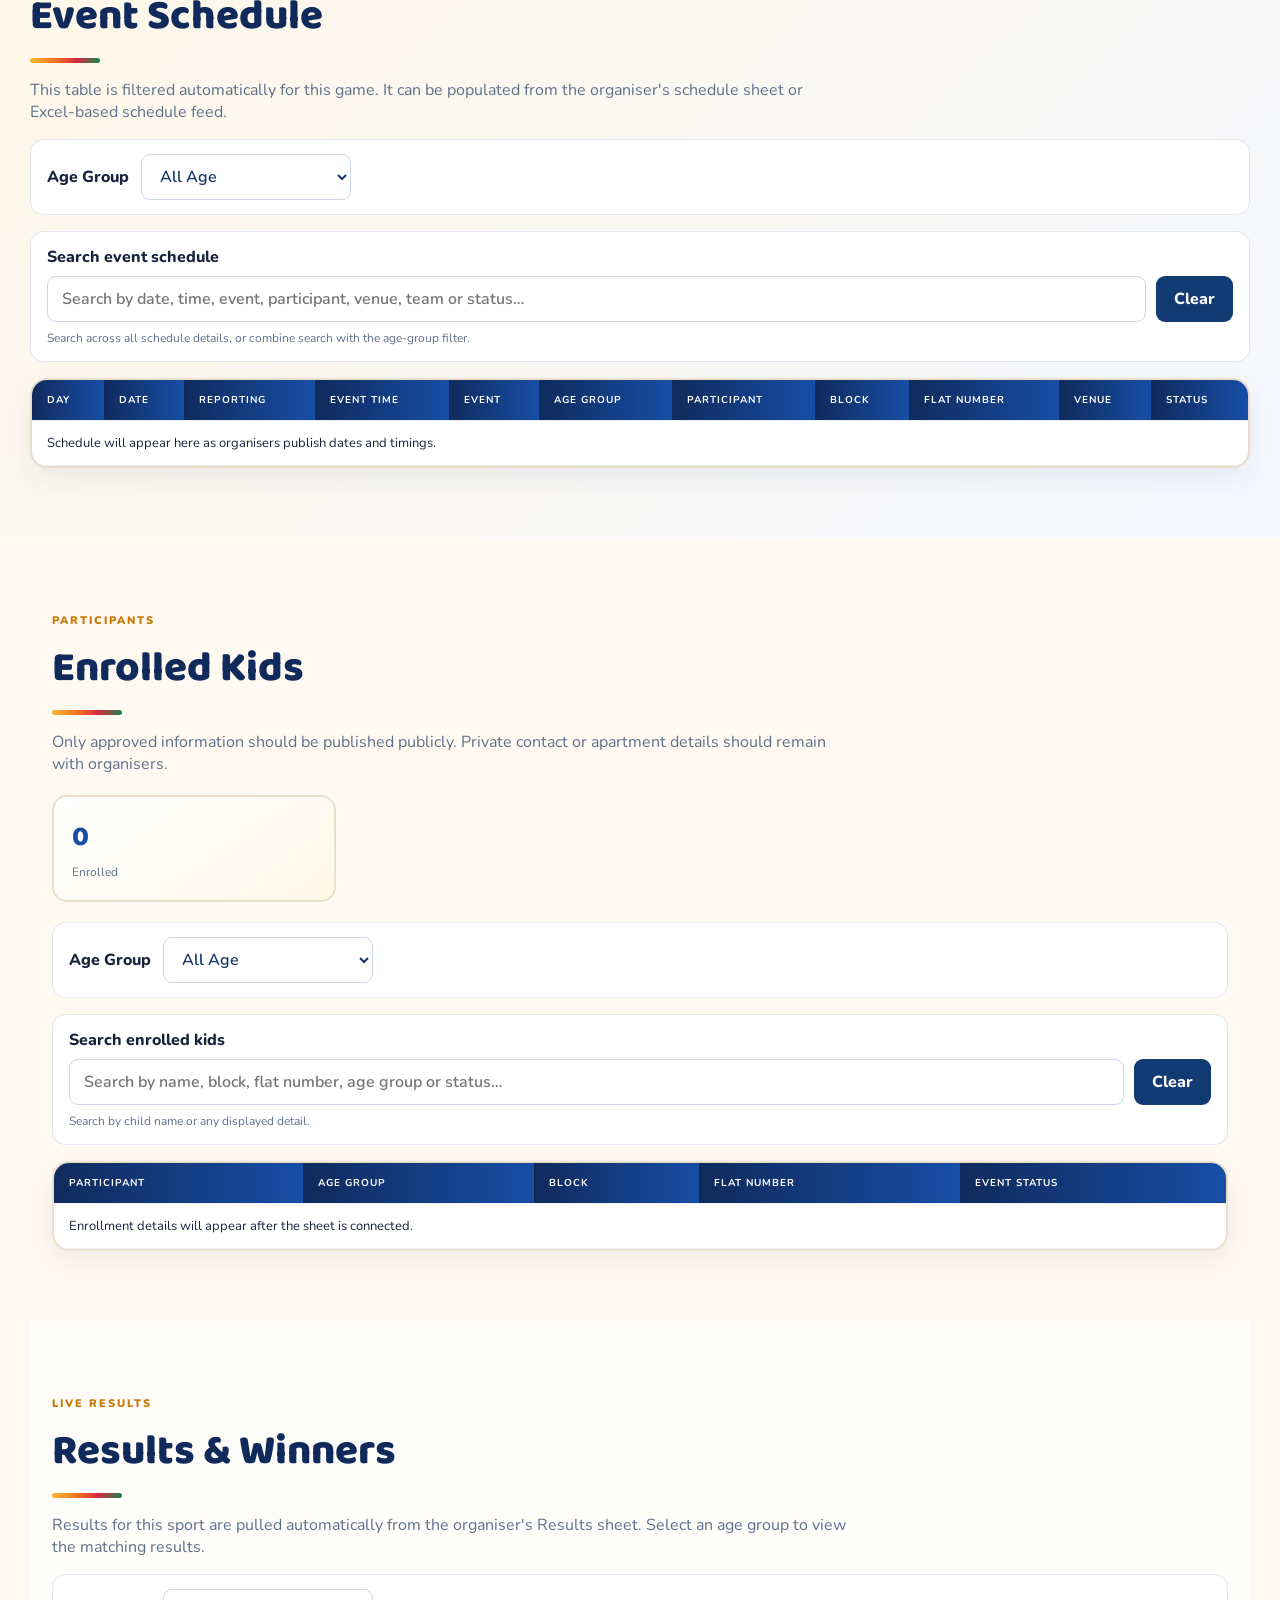
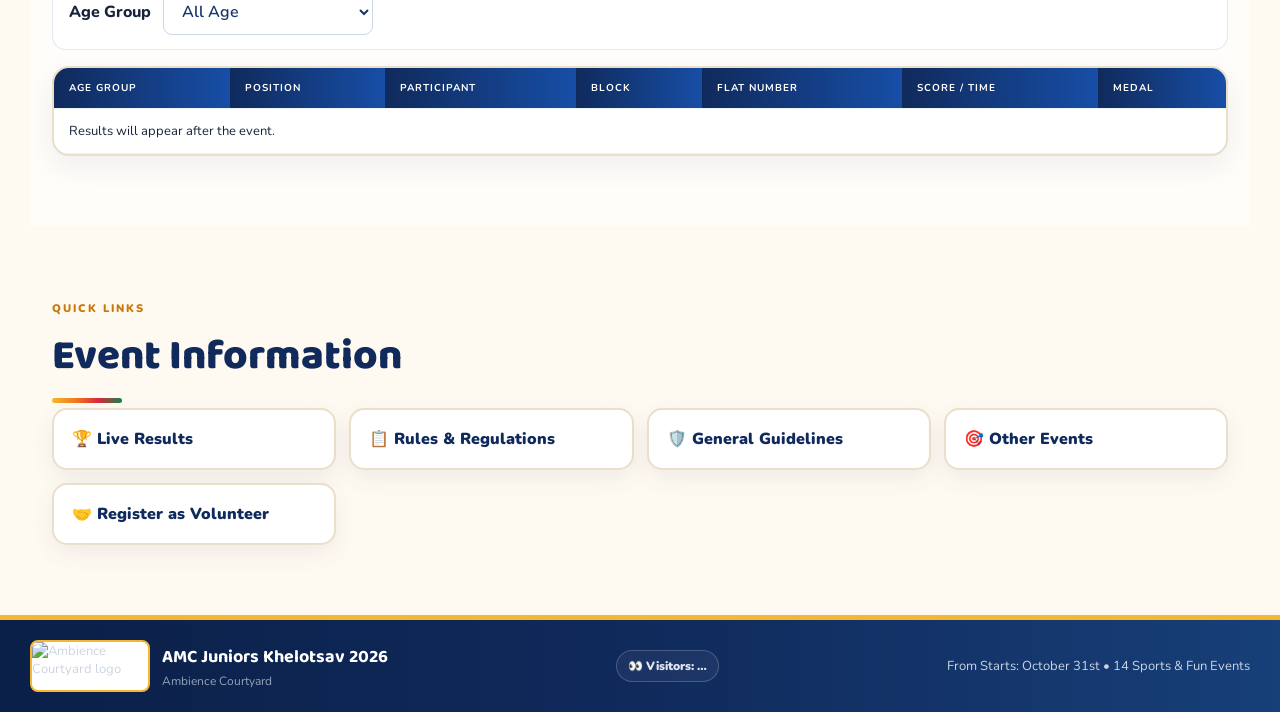
==== commit e7a32f6a: "Move sections" ====
--- a/event.html
+++ b/event.html
@@ -37,9 +37,9 @@
 <main>
 <section id="event-team"><div class="title"><small>EVENT TEAM</small><h2>Event Team</h2><p>All volunteers assigned to this sport are shown here.</p></div><div id="spoc-card" class="spoc-card"><div class="spoc-icon">👤</div><div><h3>Details will be published soon</h3><p>Volunteer information will appear here when the organiser sheet is connected.</p></div></div></section>
 <section id="event-rules" class="grey"><div class="title"><small>RULES & REGULATIONS</small><h2 id="rules-heading">Game Rules</h2><p>Event-specific rules and regulations are shown below. Please also follow instructions from event officials.</p></div><div id="rules-list" class="rules-single"></div><div class="rules-docs-wrap"><h3>Official Rules Documents</h3><div id="rules-docs" class="rules-docs"><div class="doc-empty">Rules PDF / DOCX will appear here when the organiser publishes a Google Drive link.</div></div></div></section>
+<section id="event-schedule" class="grey"><div class="title"><small>DAY-WISE PLAN</small><h2>Event Schedule</h2><p>This table is filtered automatically for this game. It can be populated from the organiser's schedule sheet or Excel-based schedule feed.</p></div><div class="results-filter"><label for="schedule-age-filter">Age Group</label><select id="schedule-age-filter" aria-label="Filter schedule by age group"><option value="All Age">All Age</option></select></div><div class="participants-search-wrap schedule-search-wrap"><label for="schedule-search" class="participants-search-label">Search event schedule</label><div class="participants-search-control"><input id="schedule-search" type="search" placeholder="Search by date, time, event, participant, venue, team or status…" autocomplete="off" aria-controls="game-schedule-body" aria-describedby="schedule-search-status"><button id="schedule-search-clear" type="button">Clear</button></div><p id="schedule-search-status" class="participants-search-status" aria-live="polite">Search across all schedule details, or combine search with the age-group filter.</p></div><div class="table"><table><thead><tr><th>Day</th><th>Date</th><th>Reporting</th><th>Event Time</th><th>Event</th><th>Age Group</th><th>Participant</th><th>Block</th><th>Flat Number</th><th>Venue</th><th>Status</th></tr></thead><tbody id="game-schedule-body"><tr><td colspan="11">Schedule will appear here as organisers publish dates and timings.</td></tr></tbody></table></div></section>
+
 <section id="participants"><div class="title"><small>PARTICIPANTS</small><h2>Enrolled Kids</h2><p>Only approved information should be published publicly. Private contact or apartment details should remain with organisers.</p></div><div class="stats participants-stats"><div><b id="participant-count">0</b><span>Enrolled</span></div></div><div class="results-filter"><label for="participants-age-filter">Age Group</label><select id="participants-age-filter" aria-label="Filter enrolled kids by age group"><option value="All Age">All Age</option></select></div><div class="participants-search-wrap"><label for="participants-search" class="participants-search-label">Search enrolled kids</label><div class="participants-search-control"><input id="participants-search" type="search" placeholder="Search by name, block, flat number, age group or status…" autocomplete="off" aria-controls="participants-body" aria-describedby="participants-search-status"><button id="participants-search-clear" type="button">Clear</button></div><p id="participants-search-status" class="participants-search-status" aria-live="polite">Search by child name or any displayed detail.</p></div><div class="table"><table><thead><tr><th>Participant</th><th>Age Group</th><th>Block</th><th>Flat Number</th><th>Event Status</th></tr></thead><tbody id="participants-body"><tr><td colspan="5">Enrollment details will appear after the sheet is connected.</td></tr></tbody></table></div></section>
-<section id="teams-section" class="group-only" hidden><div class="title"><small>TEAMS / GROUPS</small><h2>Teams</h2><p>Teams are grouped by age category. Team membership is managed through the Enrollments sheet using Team ID.</p></div><div id="teams-grid" class="teams-grid"><div class="team-empty">No teams published yet.</div></div></section>
-<section id="event-schedule" class="grey"><div class="title"><small>DAY-WISE PLAN</small><h2>Event Schedule</h2><p>This table is filtered automatically for this game. It can be populated from the organiser's schedule sheet or Excel-based schedule feed.</p></div><div class="results-filter"><label for="schedule-age-filter">Age Group</label><select id="schedule-age-filter" aria-label="Filter schedule by age group"><option value="All Age">All Age</option></select></div><div class="participants-search-wrap schedule-search-wrap"><label for="schedule-search" class="participants-search-label">Search event schedule</label><div class="participants-search-control"><input id="schedule-search" type="search" placeholder="Search by date, time, event, participant, venue, team or status…" autocomplete="off" aria-controls="game-schedule-body" aria-describedby="schedule-search-status"><button id="schedule-search-clear" type="button">Clear</button></div><p id="schedule-search-status" class="participants-search-status" aria-live="polite">Search across all schedule details, or combine search with the age-group filter.</p></div><div class="table"><table><thead><tr><th>Day</th><th>Date</th><th>Reporting</th><th>Event Time</th><th>Event</th><th>Age Group</th><th>Participant</th><th>Block</th><th>Flat Number</th><th>Venue</th><th>Status</th></tr></thead><tbody id="game-schedule-body"><tr><td colspan="11">Schedule will appear here as organisers publish dates and timings.</td></tr></tbody></table></div></section>
 <section id="results">
 <div class="title"><small>LIVE RESULTS</small><h2>Results & Winners</h2><p>Results for this sport are pulled automatically from the organiser's Results sheet. Select an age group to view the matching results.</p></div>
 <div class="results-filter"><label for="results-age-filter">Age Group</label><select id="results-age-filter" aria-label="Filter results by age group"><option value="All Age">All Age</option></select></div>
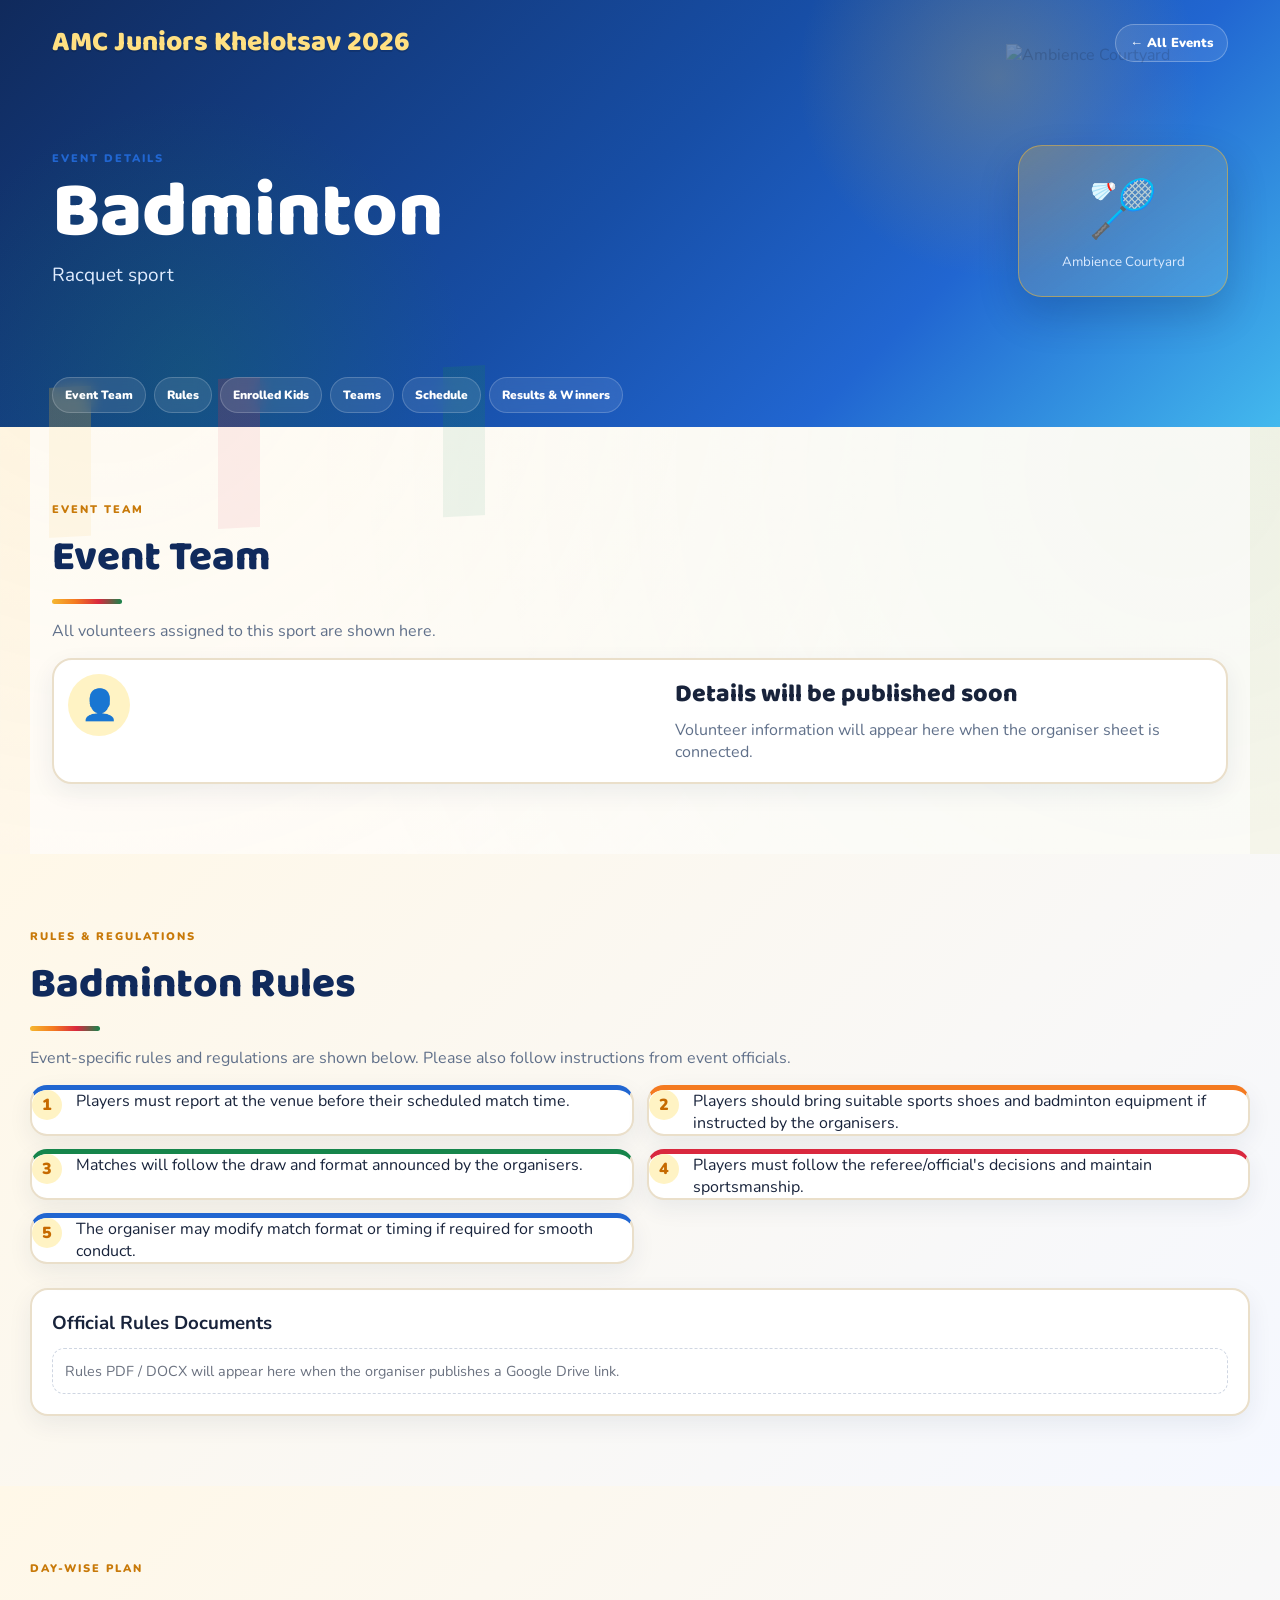
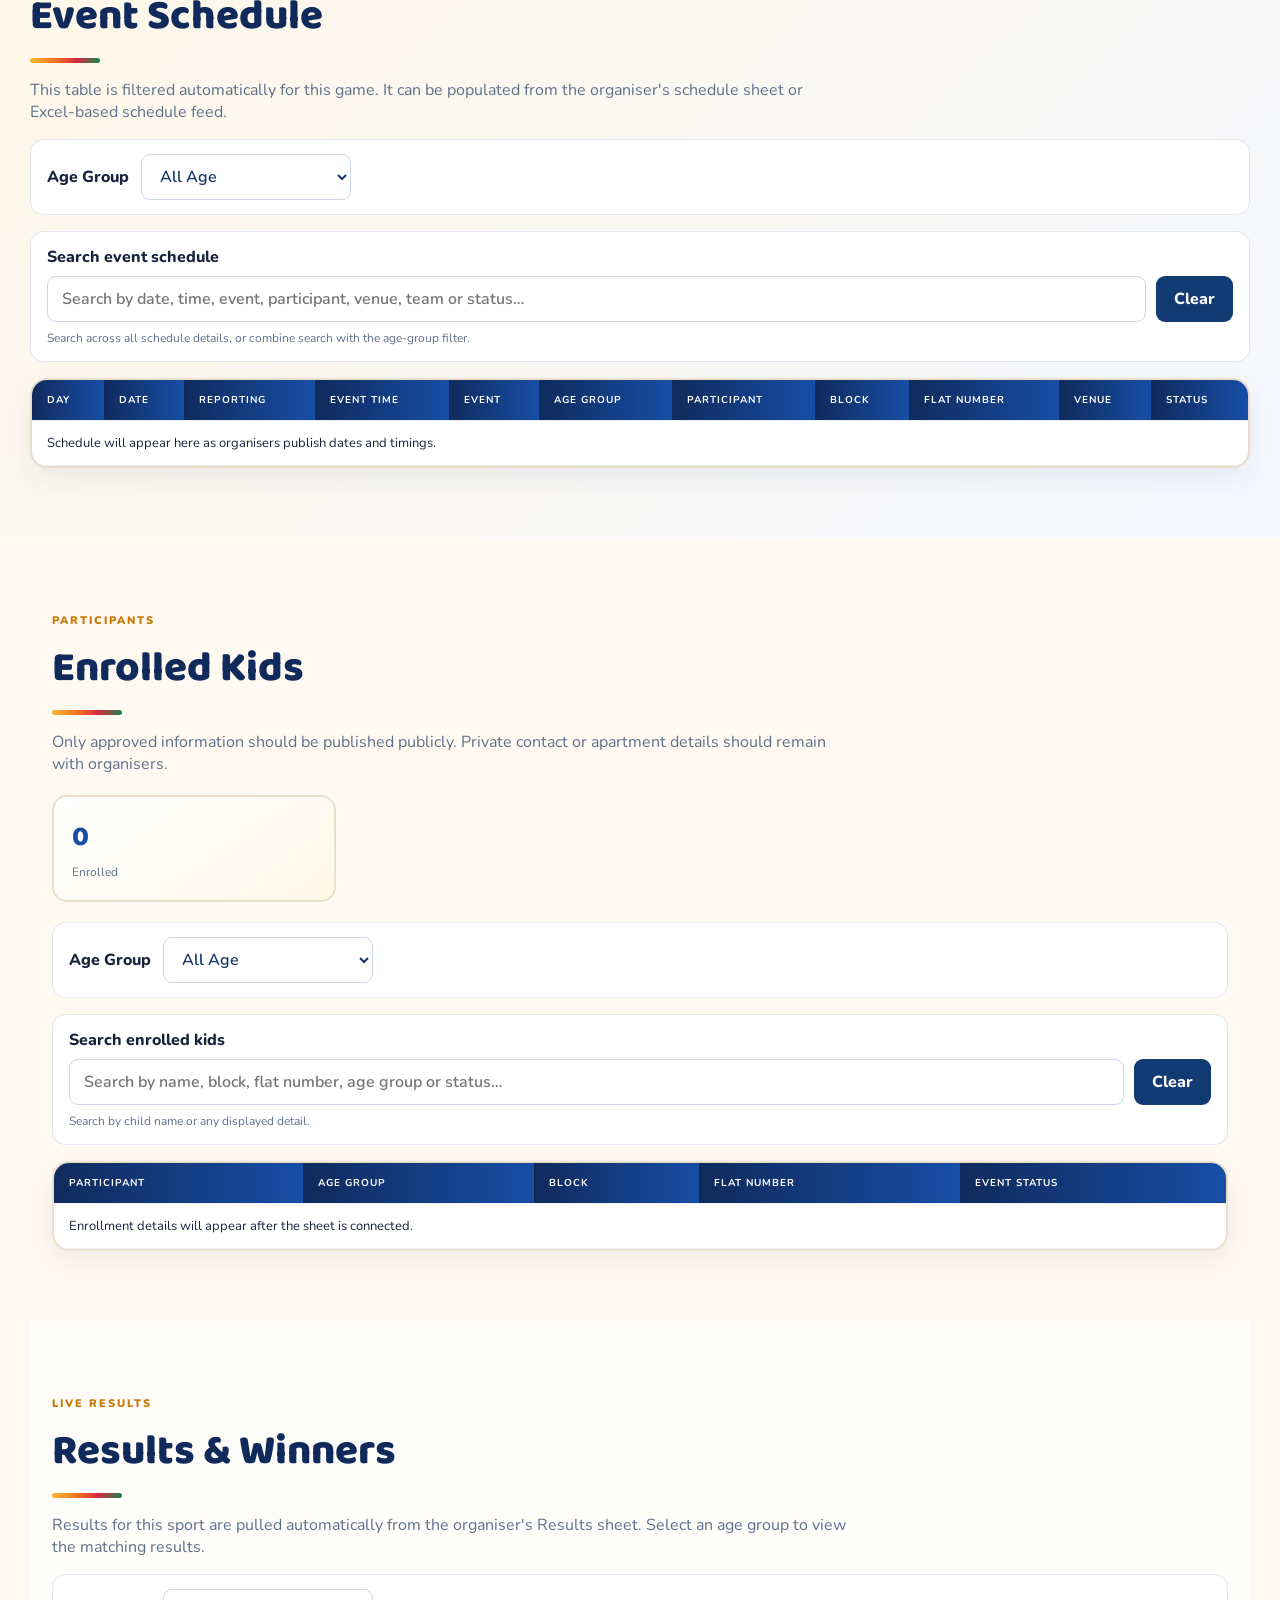
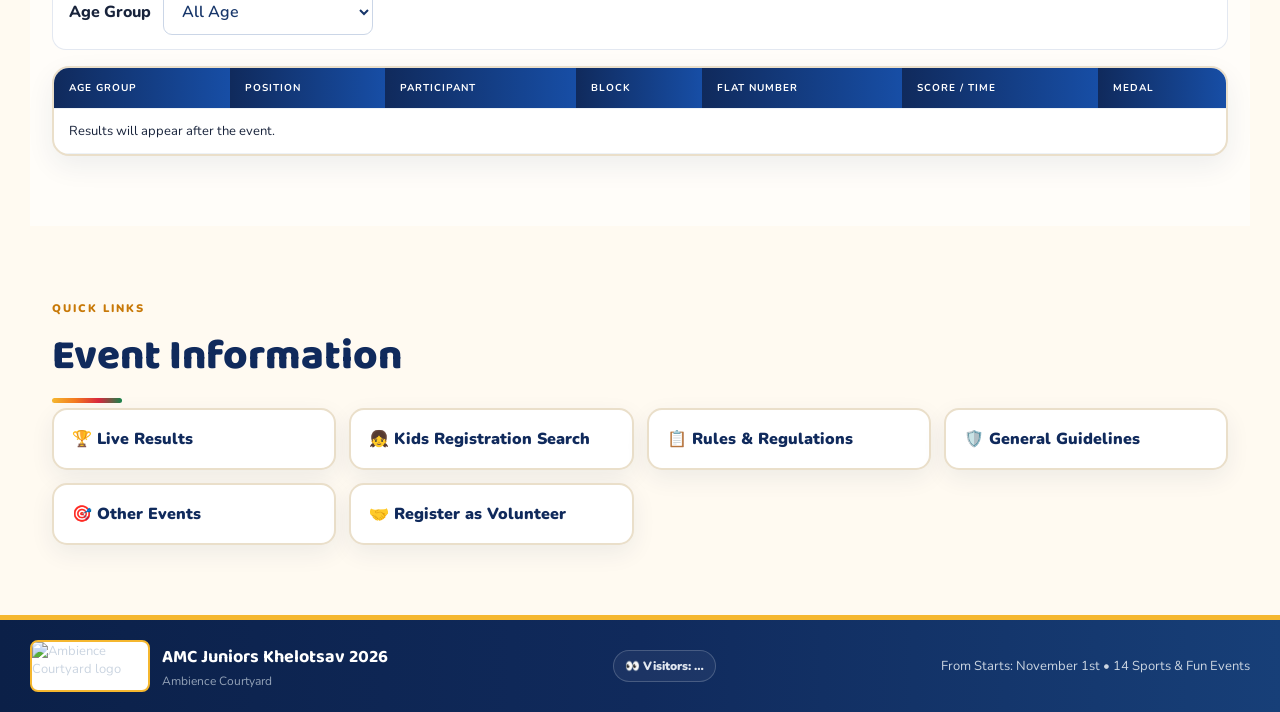
==== commit 32bc4eeb: "Add search options" ====
--- a/event.html
+++ b/event.html
@@ -32,7 +32,7 @@
 <div class="mobile-menu-section-label">THIS EVENT</div>
 <a href="#event-team">👥 Event Team</a><a href="#event-rules">📋 Rules</a><a href="#participants">👧 Enrolled Kids</a><a id="menu-event-teams" href="#teams-section">👥 Teams</a><a href="#event-schedule">📅 Event Schedule</a><a href="#results">🏆 Results & Winners</a>
 <div class="mobile-menu-section-label">SITE</div>
-<a href="index.html#events">🎯 Events</a><a href="index.html#schedule">📅 Schedule</a><a href="results.html">🏆 Live Results</a><a href="highlights-2025.html">📸 2025 Highlights</a><a href="partners.html">🤝 Event Partners</a><a href="index.html#volunteer-registration">🤝 Register as Volunteer</a><a href="index.html#sponsorship">🏏 Sponsorship</a><a href="index.html#guidelines">🛡️ Guidelines</a><a href="index.html#rules">📋 Rules</a></div>
+<a href="index.html#events">🎯 Events</a><a href="index.html#schedule">📅 Schedule</a><a href="results.html">🏆 Live Results</a><a href="registration-search.html">👧 Kids Registration Search</a><a href="highlights-2025.html">📸 2025 Highlights</a><a href="partners.html">🤝 Event Partners</a><a href="index.html#volunteer-registration">🤝 Register as Volunteer</a><a href="index.html#sponsorship">🏏 Sponsorship</a><a href="index.html#guidelines">🛡️ Guidelines</a><a href="index.html#rules">📋 Rules</a></div>
 <div class="event-hero"><div><div id="event-kicker" class="eyebrow">EVENT DETAILS</div><h1 id="event-title">Loading…</h1><p id="event-type" class="lead">Please wait while the event details load.</p></div><div class="event-badge"><span id="event-emoji">🏆</span><small>Ambience Courtyard</small></div></div><div class="event-section-nav" aria-label="Event sections"><a href="#event-team">Event Team</a><a href="#event-rules">Rules</a><a href="#participants">Enrolled Kids</a><a href="#teams-section" id="desktop-event-teams">Teams</a><a href="#event-schedule">Schedule</a><a href="#results">Results & Winners</a></div></header>
 <main>
 <section id="event-team"><div class="title"><small>EVENT TEAM</small><h2>Event Team</h2><p>All volunteers assigned to this sport are shown here.</p></div><div id="spoc-card" class="spoc-card"><div class="spoc-icon">👤</div><div><h3>Details will be published soon</h3><p>Volunteer information will appear here when the organiser sheet is connected.</p></div></div></section>
@@ -45,7 +45,7 @@
 <div class="results-filter"><label for="results-age-filter">Age Group</label><select id="results-age-filter" aria-label="Filter results by age group"><option value="All Age">All Age</option></select></div>
 <div class="table"><table><thead><tr><th>Age Group</th><th>Position</th><th>Participant</th><th>Block</th><th>Flat Number</th><th>Score / Time</th><th>Medal</th></tr></thead><tbody id="game-results-body"><tr><td colspan="7">Results will appear after the event.</td></tr></tbody></table></div>
 </section>
-<section id="event-links"><div class="title"><small>QUICK LINKS</small><h2>Event Information</h2></div><div class="quick-links"><a href="results.html">🏆 Live Results</a><a href="rules.html">📋 Rules &amp; Regulations</a><a href="index.html#guidelines">🛡️ General Guidelines</a><a href="index.html#events">🎯 Other Events</a><a href="https://tinyurl.com/volunteerskhelotsav2026" target="_blank" rel="noopener">🤝 Register as Volunteer</a></div></section>
+<section id="event-links"><div class="title"><small>QUICK LINKS</small><h2>Event Information</h2></div><div class="quick-links"><a href="results.html">🏆 Live Results</a><a href="registration-search.html">👧 Kids Registration Search</a><a href="rules.html">📋 Rules &amp; Regulations</a><a href="index.html#guidelines">🛡️ General Guidelines</a><a href="index.html#events">🎯 Other Events</a><a href="https://tinyurl.com/volunteerskhelotsav2026" target="_blank" rel="noopener">🤝 Register as Volunteer</a></div></section>
 </main><footer><div class="footer-brand"><img src="assets/apartment-logo.jpg" alt="Ambience Courtyard logo"><div><b>AMC Juniors Khelotsav 2026</b><span>Ambience Courtyard</span></div></div><span id="visitor-count" class="visitor-count" aria-label="Site visitor count">👀 Visitors: …</span><span>From <span id="footer-event-date">November 1st onwards</span> • 14 Sports & Fun Events</span></footer>
 <script src="config.js"></script><script src="app.js"></script><script src="event-page.js"></script>
 <script src="visitor-counter.js"></script>
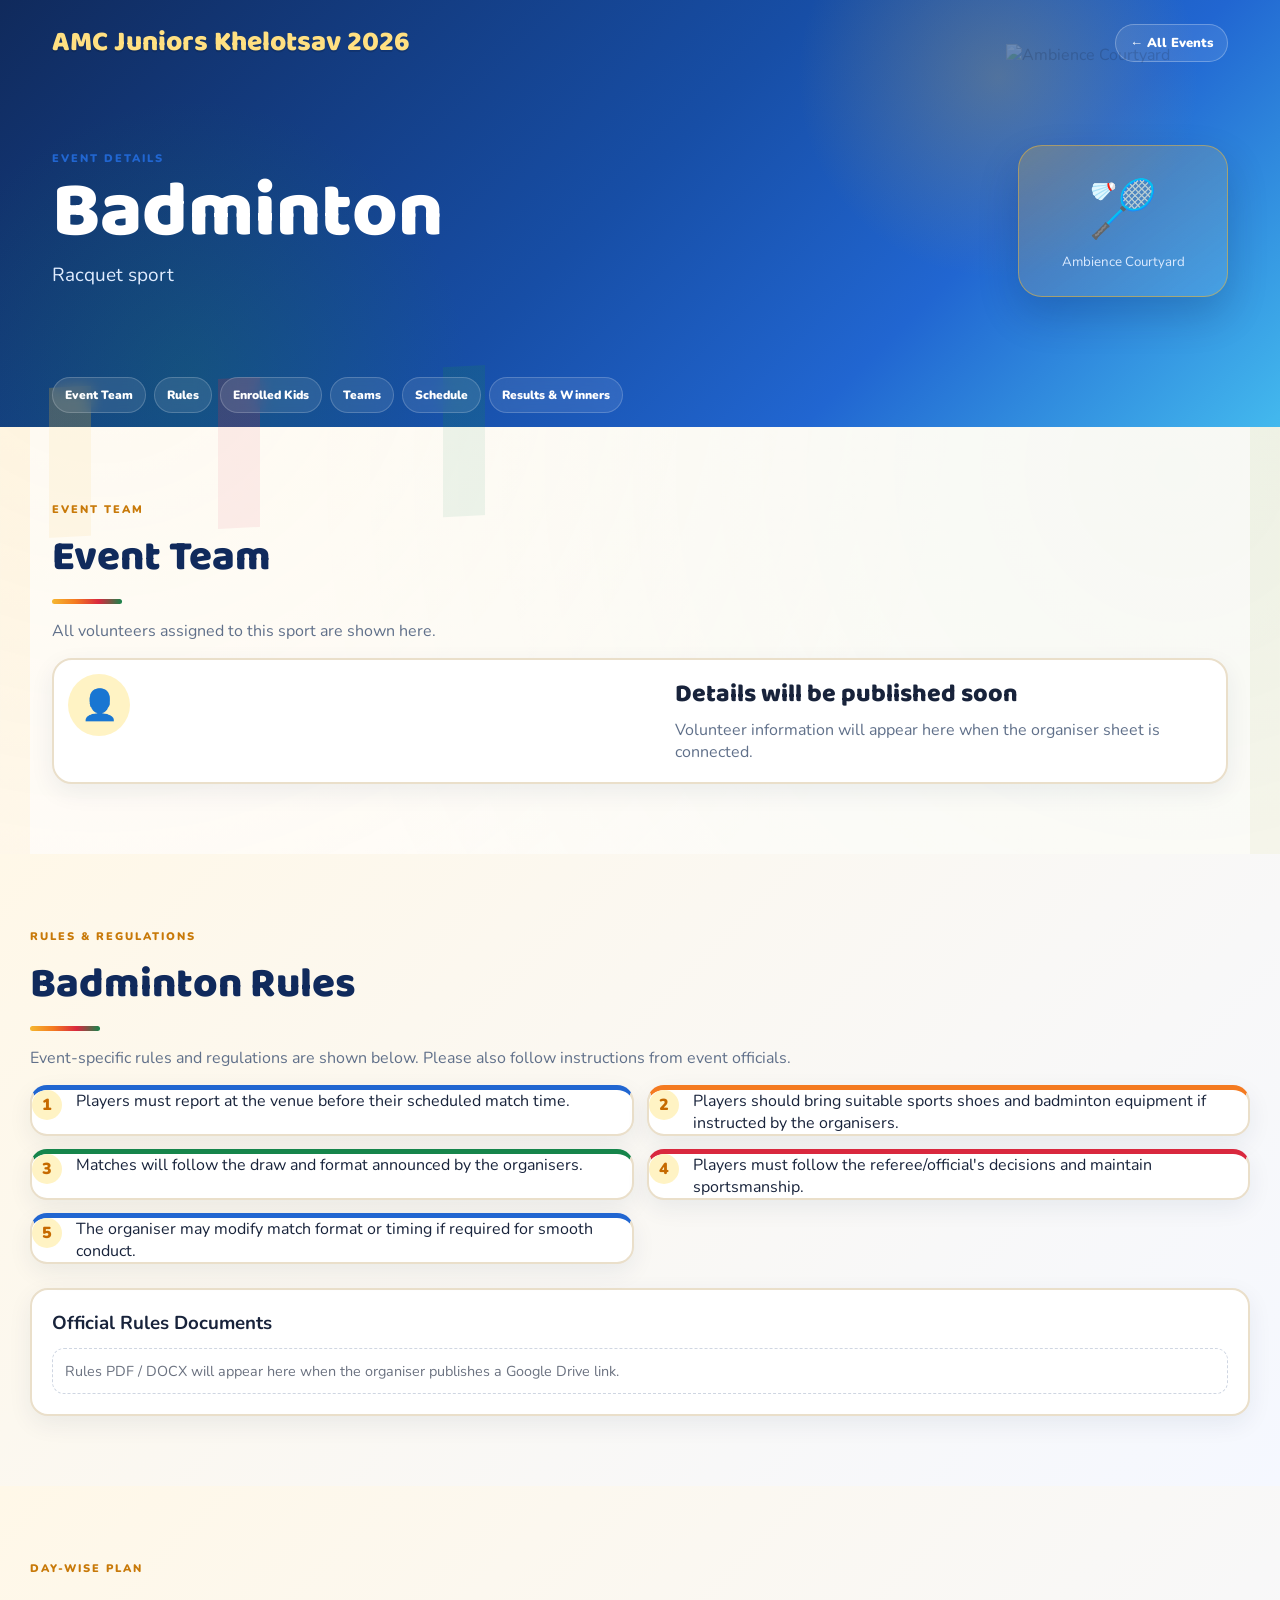
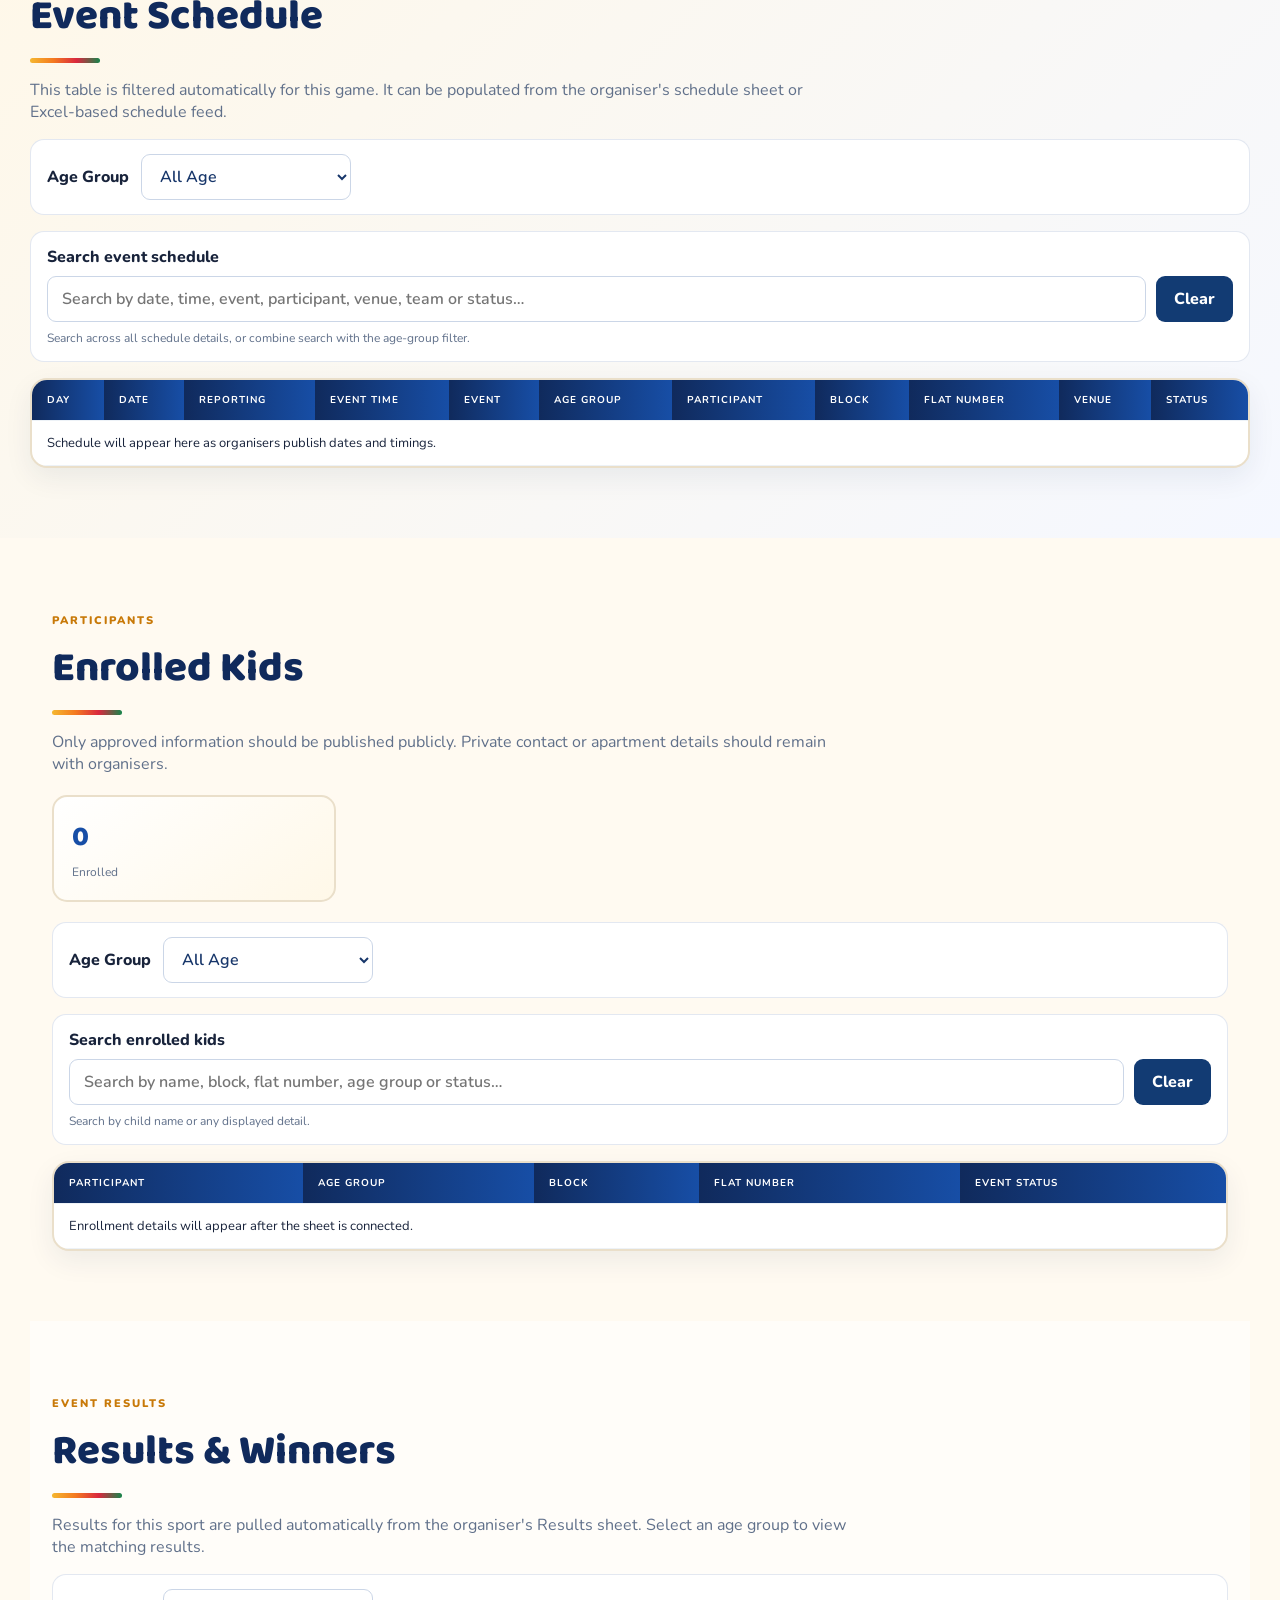
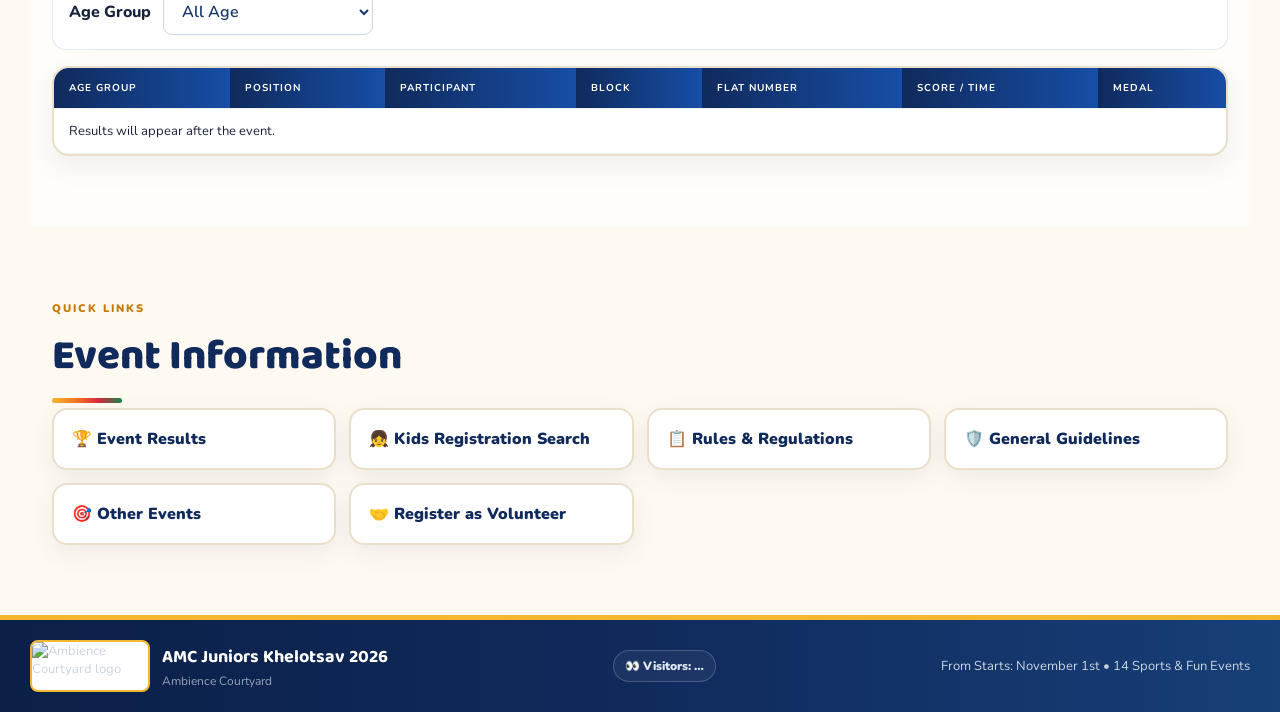
==== commit 6a8f0f56: "Remove animations" ====
--- a/event.html
+++ b/event.html
@@ -32,7 +32,7 @@
 <div class="mobile-menu-section-label">THIS EVENT</div>
 <a href="#event-team">👥 Event Team</a><a href="#event-rules">📋 Rules</a><a href="#participants">👧 Enrolled Kids</a><a id="menu-event-teams" href="#teams-section">👥 Teams</a><a href="#event-schedule">📅 Event Schedule</a><a href="#results">🏆 Results & Winners</a>
 <div class="mobile-menu-section-label">SITE</div>
-<a href="index.html#events">🎯 Events</a><a href="index.html#schedule">📅 Schedule</a><a href="results.html">🏆 Live Results</a><a href="registration-search.html">👧 Kids Registration Search</a><a href="highlights-2025.html">📸 2025 Highlights</a><a href="partners.html">🤝 Event Partners</a><a href="index.html#volunteer-registration">🤝 Register as Volunteer</a><a href="index.html#sponsorship">🏏 Sponsorship</a><a href="index.html#guidelines">🛡️ Guidelines</a><a href="index.html#rules">📋 Rules</a></div>
+<a href="index.html#events">🎯 Events</a><a href="index.html#schedule">📅 Schedule</a><a href="results.html">🏆 Event Results</a><a href="registration-search.html">👧 Kids Registration Search</a><a href="highlights-2025.html">📸 2025 Highlights</a><a href="partners.html">🤝 Event Partners</a><a href="index.html#volunteer-registration">🤝 Register as Volunteer</a><a href="index.html#sponsorship">🏏 Sponsorship</a><a href="index.html#guidelines">🛡️ Guidelines</a><a href="index.html#rules">📋 Rules</a></div>
 <div class="event-hero"><div><div id="event-kicker" class="eyebrow">EVENT DETAILS</div><h1 id="event-title">Loading…</h1><p id="event-type" class="lead">Please wait while the event details load.</p></div><div class="event-badge"><span id="event-emoji">🏆</span><small>Ambience Courtyard</small></div></div><div class="event-section-nav" aria-label="Event sections"><a href="#event-team">Event Team</a><a href="#event-rules">Rules</a><a href="#participants">Enrolled Kids</a><a href="#teams-section" id="desktop-event-teams">Teams</a><a href="#event-schedule">Schedule</a><a href="#results">Results & Winners</a></div></header>
 <main>
 <section id="event-team"><div class="title"><small>EVENT TEAM</small><h2>Event Team</h2><p>All volunteers assigned to this sport are shown here.</p></div><div id="spoc-card" class="spoc-card"><div class="spoc-icon">👤</div><div><h3>Details will be published soon</h3><p>Volunteer information will appear here when the organiser sheet is connected.</p></div></div></section>
@@ -41,11 +41,11 @@
 
 <section id="participants"><div class="title"><small>PARTICIPANTS</small><h2>Enrolled Kids</h2><p>Only approved information should be published publicly. Private contact or apartment details should remain with organisers.</p></div><div class="stats participants-stats"><div><b id="participant-count">0</b><span>Enrolled</span></div></div><div class="results-filter"><label for="participants-age-filter">Age Group</label><select id="participants-age-filter" aria-label="Filter enrolled kids by age group"><option value="All Age">All Age</option></select></div><div class="participants-search-wrap"><label for="participants-search" class="participants-search-label">Search enrolled kids</label><div class="participants-search-control"><input id="participants-search" type="search" placeholder="Search by name, block, flat number, age group or status…" autocomplete="off" aria-controls="participants-body" aria-describedby="participants-search-status"><button id="participants-search-clear" type="button">Clear</button></div><p id="participants-search-status" class="participants-search-status" aria-live="polite">Search by child name or any displayed detail.</p></div><div class="table"><table><thead><tr><th>Participant</th><th>Age Group</th><th>Block</th><th>Flat Number</th><th>Event Status</th></tr></thead><tbody id="participants-body"><tr><td colspan="5">Enrollment details will appear after the sheet is connected.</td></tr></tbody></table></div></section>
 <section id="results">
-<div class="title"><small>LIVE RESULTS</small><h2>Results & Winners</h2><p>Results for this sport are pulled automatically from the organiser's Results sheet. Select an age group to view the matching results.</p></div>
+<div class="title"><small>EVENT RESULTS</small><h2>Results & Winners</h2><p>Results for this sport are pulled automatically from the organiser's Results sheet. Select an age group to view the matching results.</p></div>
 <div class="results-filter"><label for="results-age-filter">Age Group</label><select id="results-age-filter" aria-label="Filter results by age group"><option value="All Age">All Age</option></select></div>
 <div class="table"><table><thead><tr><th>Age Group</th><th>Position</th><th>Participant</th><th>Block</th><th>Flat Number</th><th>Score / Time</th><th>Medal</th></tr></thead><tbody id="game-results-body"><tr><td colspan="7">Results will appear after the event.</td></tr></tbody></table></div>
 </section>
-<section id="event-links"><div class="title"><small>QUICK LINKS</small><h2>Event Information</h2></div><div class="quick-links"><a href="results.html">🏆 Live Results</a><a href="registration-search.html">👧 Kids Registration Search</a><a href="rules.html">📋 Rules &amp; Regulations</a><a href="index.html#guidelines">🛡️ General Guidelines</a><a href="index.html#events">🎯 Other Events</a><a href="https://tinyurl.com/volunteerskhelotsav2026" target="_blank" rel="noopener">🤝 Register as Volunteer</a></div></section>
+<section id="event-links"><div class="title"><small>QUICK LINKS</small><h2>Event Information</h2></div><div class="quick-links"><a href="results.html">🏆 Event Results</a><a href="registration-search.html">👧 Kids Registration Search</a><a href="rules.html">📋 Rules &amp; Regulations</a><a href="index.html#guidelines">🛡️ General Guidelines</a><a href="index.html#events">🎯 Other Events</a><a href="https://tinyurl.com/volunteerskhelotsav2026" target="_blank" rel="noopener">🤝 Register as Volunteer</a></div></section>
 </main><footer><div class="footer-brand"><img src="assets/apartment-logo.jpg" alt="Ambience Courtyard logo"><div><b>AMC Juniors Khelotsav 2026</b><span>Ambience Courtyard</span></div></div><span id="visitor-count" class="visitor-count" aria-label="Site visitor count">👀 Visitors: …</span><span>From <span id="footer-event-date">November 1st onwards</span> • 14 Sports & Fun Events</span></footer>
 <script src="config.js"></script><script src="app.js"></script><script src="event-page.js"></script>
 <script src="visitor-counter.js"></script>
--- a/style.css
+++ b/style.css
@@ -337,7 +337,7 @@
   .volunteer-list li{font-size:12px}
 }
 
-/* Homepage volunteer registration section + live results navigation */
+/* Homepage volunteer registration section + event results navigation */
 .live-results-nav{background:linear-gradient(135deg,#d9283e,#f47a20)!important;color:#fff!important}
 .volunteer-registration-section{padding:54px 5%;background:linear-gradient(135deg,#102a5c 0%,#174ea6 55%,#2166d1 100%);border-top:6px solid #f5b72f}
 .volunteer-registration-card{max-width:1180px;margin:0 auto;display:grid;grid-template-columns:1.5fr .8fr;gap:28px;align-items:center;background:rgba(255,255,255,.10);border:1px solid rgba(255,255,255,.24);border-radius:24px;padding:32px;box-shadow:0 12px 30px rgba(7,25,66,.18)}
@@ -1218,7 +1218,7 @@
   .homepage-rules-btn{padding:9px 11px;font-size:10.5px;}
 }
 
-/* Live Results page: show event cards three across on desktop and mobile. */
+/* Event Results page: show event cards three across on desktop and mobile. */
 #results-event-grid{
   grid-template-columns:repeat(3,minmax(0,1fr)) !important;
   gap:14px !important;
@@ -1822,49 +1822,6 @@
   pointer-events:none !important;
 }
 
-/* Falling sports emojis: festive, subtle, and non-interactive across the site. */
-#falling-sports-emojis{
-  position:fixed;
-  inset:0;
-  z-index:899;
-  pointer-events:none;
-  overflow:hidden;
-}
-.falling-sports-emoji{
-  position:absolute;
-  left:var(--x);
-  top:-40px;
-  font-size:var(--size);
-  line-height:1;
-  opacity:.92;
-  filter:saturate(1.45) drop-shadow(0 3px 4px rgba(10,35,90,.24));
-  text-shadow:0 0 10px rgba(255,255,255,.45);
-  animation:fallingSportsEmoji var(--duration) linear var(--delay) infinite;
-  will-change:transform;
-  user-select:none;
-}
-@keyframes fallingSportsEmoji{
-  0%{transform:translate3d(0,-60px,0) rotate(0deg);}
-  25%{transform:translate3d(var(--drift),25vh,0) rotate(90deg);}
-  50%{transform:translate3d(calc(var(--drift) * -1),50vh,0) rotate(180deg);}
-  75%{transform:translate3d(var(--drift),75vh,0) rotate(270deg);}
-  100%{transform:translate3d(0,110vh,0) rotate(360deg);}
-}
-@media(max-width:550px){
-  #falling-sports-emojis{z-index:899;display:block!important;}
-  .falling-sports-emoji{opacity:.82;font-size:calc(var(--size) + 1px);filter:saturate(1.5) drop-shadow(0 3px 4px rgba(10,35,90,.22));text-shadow:0 0 8px rgba(255,255,255,.38);}
-}
-@media(prefers-reduced-motion:reduce){
-  #falling-sports-emojis{display:block!important;}
-  .falling-sports-emoji-static{top:var(--static-y)!important;animation:none!important;transform:none!important;opacity:.78!important;}
-}
-
-/* Mobile visibility: keep the decorative sports emojis above page content and below menus. */
-@media(max-width:550px){
-  #falling-sports-emojis{z-index:899!important;display:block!important;}
-  .falling-sports-emoji{opacity:.98!important;font-size:calc(var(--size) + 2px)!important;}
-}
-
 /* Final Event Team layout: one SPOC with contact details + names-only list for everyone else. */
 #spoc-card.spoc-card{
   display:grid !important;
@@ -2389,12 +2346,47 @@
 .gallery-empty span{font-size:42px}.gallery-empty small{color:var(--muted);max-width:400px}
 @media(max-width:600px){
  .event-gallery-section{padding:28px 14px 34px}
- .event-gallery-carousel{padding:0 28px 24px;margin-top:16px}
- .gallery-slide{height:clamp(200px,58vw,320px)}
- .gallery-viewport{border-radius:17px}
- .gallery-slide figcaption{padding:20px 14px 13px}
+ .event-gallery-carousel{padding:0 12px 24px;margin-top:16px}
+ /* Restore the larger mobile information banner dimensions. */
+ .gallery-slide{height:clamp(560px,150vw,720px) !important}
+ .gallery-viewport{min-height:560px;border-radius:17px}
+ .gallery-slide img{width:100%;height:100%;object-fit:contain}
+ .gallery-slide figcaption{padding:38px 14px 8px !important;font-size:15px;line-height:1.25}
  .gallery-arrow{width:34px;height:34px;font-size:27px;top:calc(50% - 20px)}
 }
+/* Mobile information banners: use the full phone width and preserve the source image ratio. */
+@media (max-width: 600px) {
+  #event-gallery .event-gallery-carousel {
+    width: 100% !important;
+    max-width: none !important;
+    padding-left: 0 !important;
+    padding-right: 0 !important;
+    box-sizing: border-box;
+  }
+  #event-gallery .gallery-viewport {
+    width: 100%;
+    height: auto !important;
+    min-height: 0 !important;
+    overflow: hidden;
+  }
+  #event-gallery .gallery-slide {
+    width: 100%;
+    min-width: 100%;
+    height: auto !important;
+    aspect-ratio: auto !important;
+  }
+  #event-gallery .gallery-slide img {
+    display: block;
+    width: 100% !important;
+    height: auto !important;
+    max-height: none !important;
+    object-fit: contain !important;
+  }
+  #event-gallery .gallery-slide figcaption {
+    padding: 34px 14px 10px !important;
+  }
+}
+
 @media(prefers-reduced-motion:reduce){.gallery-track{transition:none}}
 
 
@@ -2407,3 +2399,59 @@
   #events { padding-top: 14px !important; }
   #events > .title { margin-top: 0 !important; }
 }
+
+
+/* Mobile-only quick access to Kids Registration Search below the start date. */
+.hero-registration-search-btn{display:none;}
+@media (max-width:550px){
+  .hero-info-panel{
+    flex-direction:column !important;
+    gap:7px !important;
+    padding:8px 6px !important;
+    text-align:center !important;
+  }
+  /* On mobile, replace the event start-date label with quick-access buttons. */
+  .hero-info-panel #event-date-display{display:none !important;}
+  .hero-registration-search-btn{
+    display:inline-flex !important;
+    align-items:center !important;
+    justify-content:center !important;
+    width:100% !important;
+    max-width:100% !important;
+    box-sizing:border-box !important;
+    padding:7px 5px !important;
+    border-radius:9px !important;
+    background:linear-gradient(135deg,#2563eb,#38bdf8) !important;
+    color:#fff !important;
+    border:1px solid rgba(255,255,255,.9) !important;
+    font-size:10px !important;
+    font-weight:800 !important;
+    line-height:1.15 !important;
+    text-decoration:none !important;
+    box-shadow:0 2px 7px rgba(0,0,0,.12) !important;
+  }
+}
+
+
+/* Mobile hero quick links: registration search and event results. */
+.hero-live-results-btn{display:none;}
+@media (max-width:550px){
+  .hero-live-results-btn{
+    display:inline-flex !important;
+    align-items:center !important;
+    justify-content:center !important;
+    width:100% !important;
+    max-width:100% !important;
+    box-sizing:border-box !important;
+    padding:7px 5px !important;
+    border-radius:9px !important;
+    background:linear-gradient(135deg,#2563eb,#38bdf8) !important;
+    color:#fff !important;
+    border:1px solid rgba(255,255,255,.9) !important;
+    font-size:10px !important;
+    font-weight:800 !important;
+    line-height:1.15 !important;
+    text-decoration:none !important;
+    box-shadow:0 2px 7px rgba(0,0,0,.12) !important;
+  }
+}
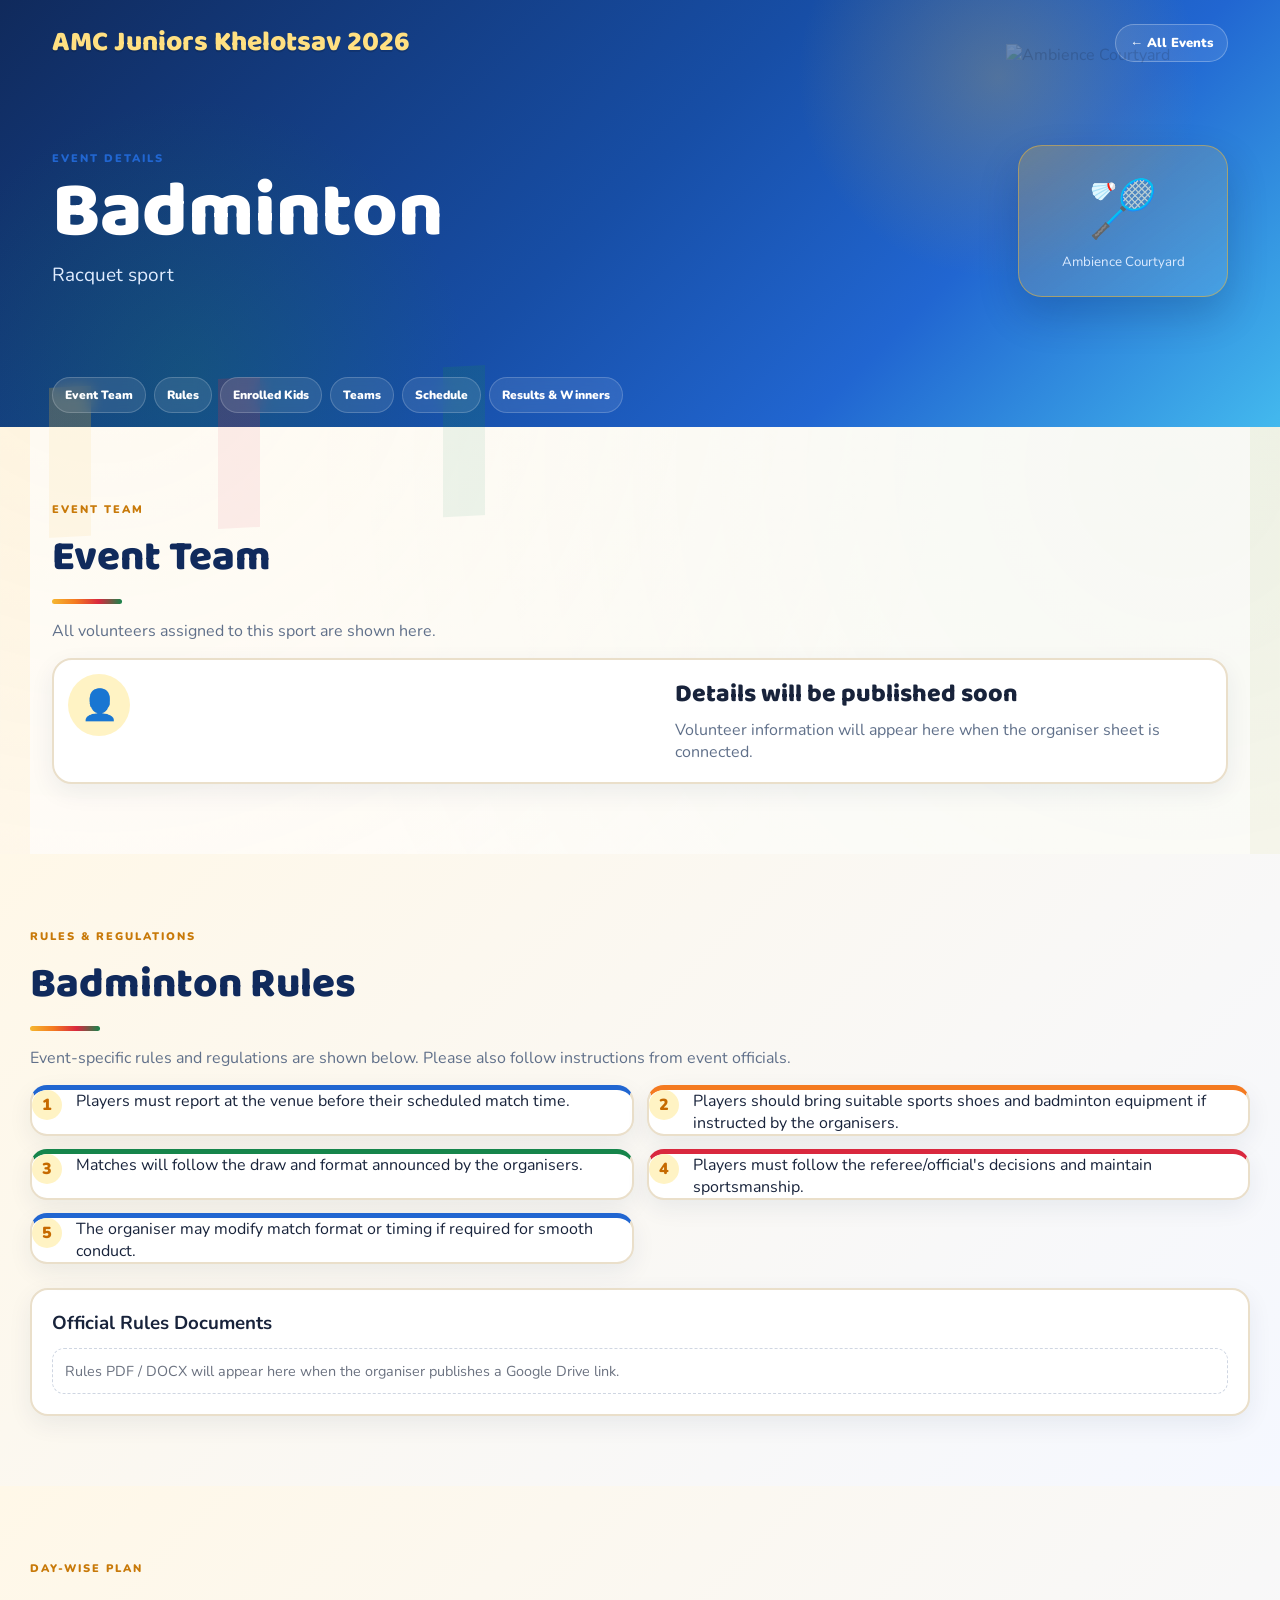
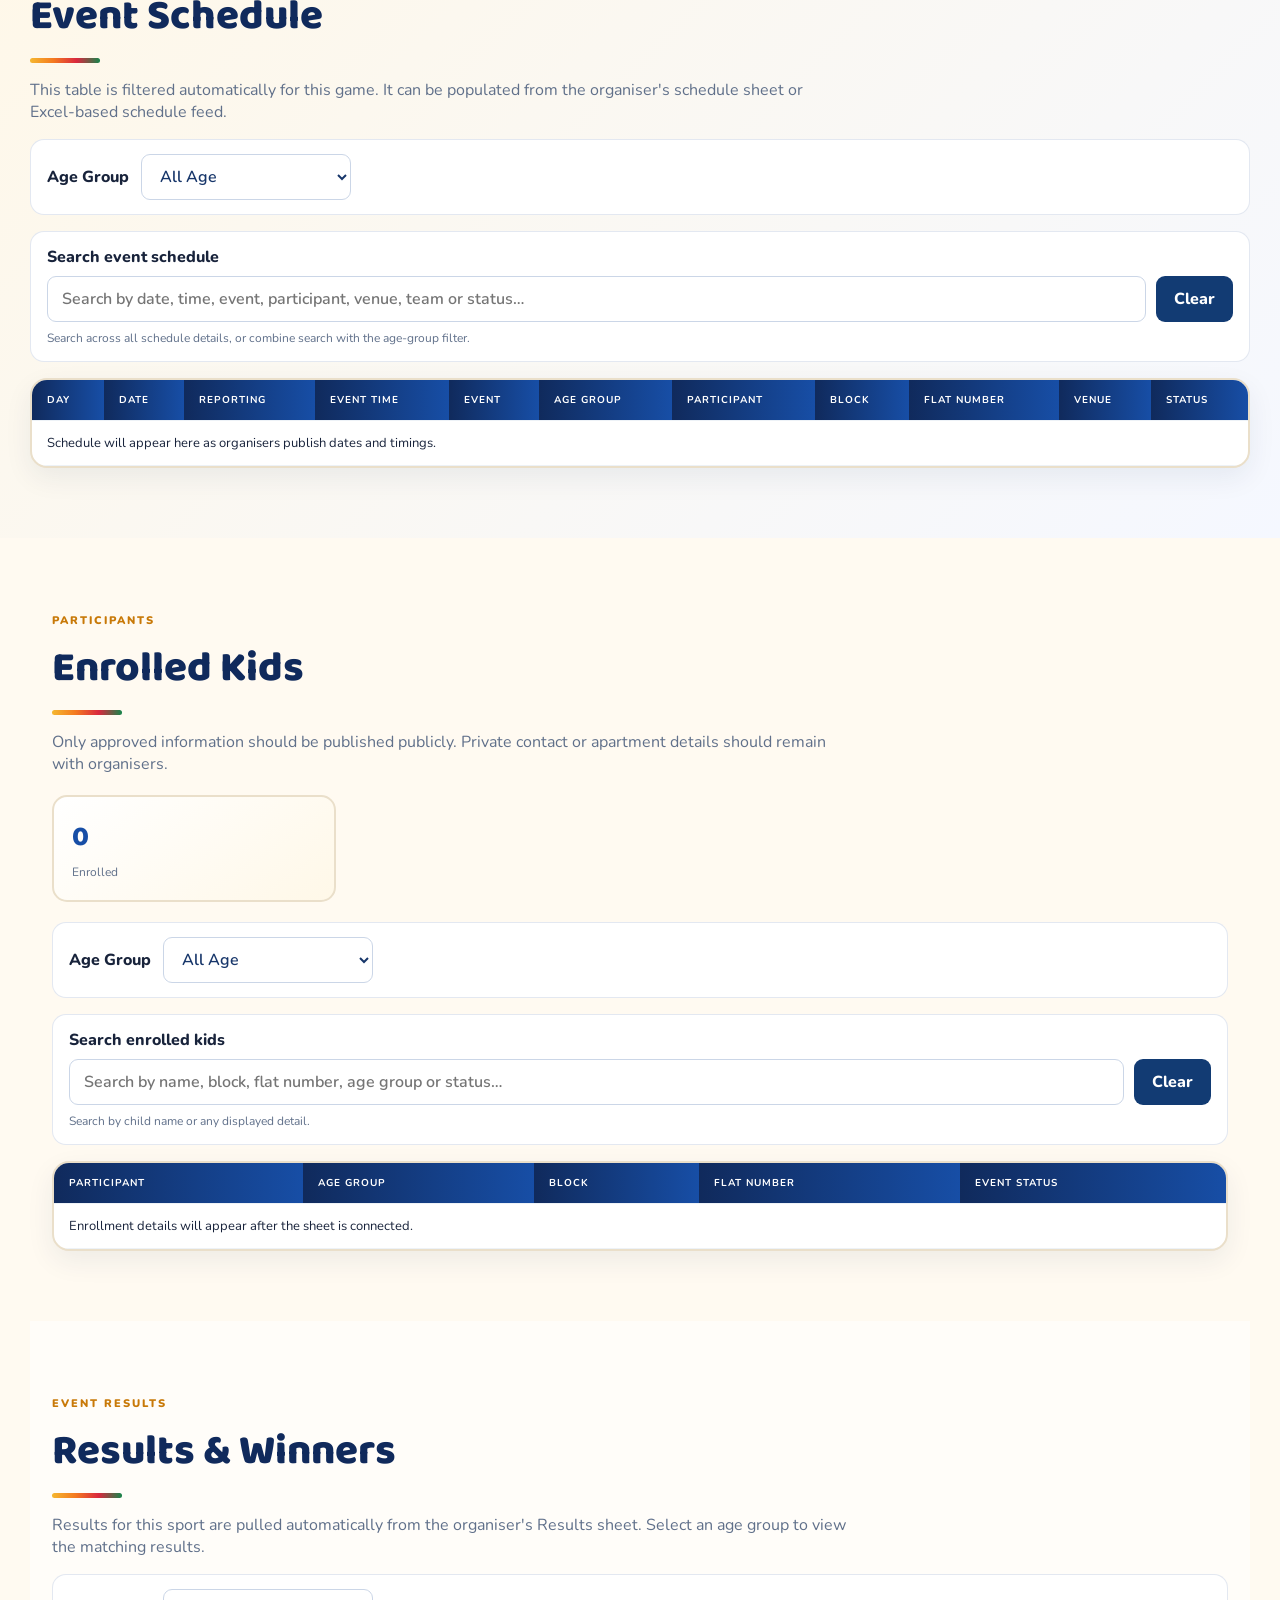
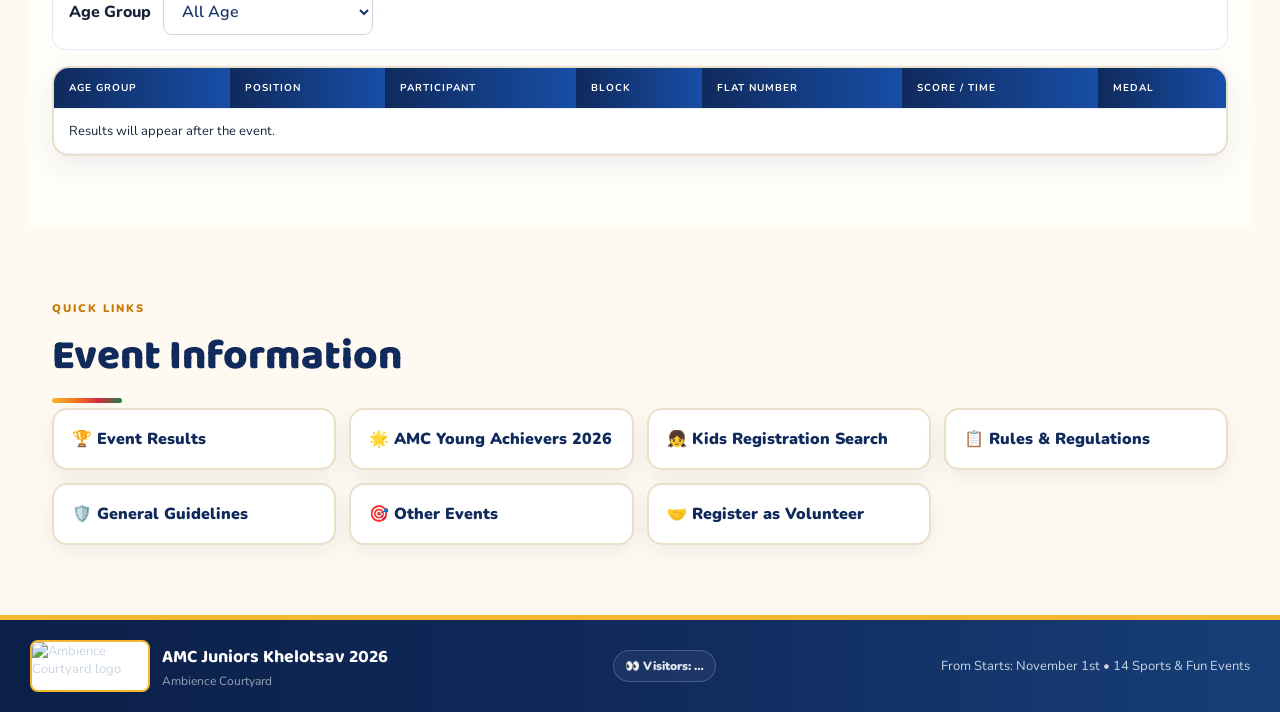
==== commit e3f190ed: "UI update" ====
--- a/event.html
+++ b/event.html
@@ -28,11 +28,11 @@
 <body>
 <img class="site-floating-logo" src="assets/ambience-courtyard-logo-transparent.png" alt="Ambience Courtyard" aria-hidden="true">
 <header class="subhero"><nav><a class="brand" href="index.html"><span>AMC Juniors Khelotsav 2026</span></a><div class="subnav-actions"><a class="back-link" href="index.html#events">← All Events</a><button class="menu-toggle" type="button" aria-label="Open menu" aria-expanded="false" aria-controls="mobile-menu">☰</button></div></nav>
-<div id="mobile-menu" class="mobile-menu" hidden><a href="qa.html">❓ Q&amp;A</a>
+<div id="mobile-menu" class="mobile-menu" hidden><a href="young-achievers.html">🌟 AMC Young Achievers 2026</a><a href="qa.html">❓ Q&amp;A</a>
 <div class="mobile-menu-section-label">THIS EVENT</div>
 <a href="#event-team">👥 Event Team</a><a href="#event-rules">📋 Rules</a><a href="#participants">👧 Enrolled Kids</a><a id="menu-event-teams" href="#teams-section">👥 Teams</a><a href="#event-schedule">📅 Event Schedule</a><a href="#results">🏆 Results & Winners</a>
 <div class="mobile-menu-section-label">SITE</div>
-<a href="index.html#events">🎯 Events</a><a href="index.html#schedule">📅 Schedule</a><a href="results.html">🏆 Event Results</a><a href="registration-search.html">👧 Kids Registration Search</a><a href="highlights-2025.html">📸 2025 Highlights</a><a href="partners.html">🤝 Event Partners</a><a href="index.html#volunteer-registration">🤝 Register as Volunteer</a><a href="index.html#sponsorship">🏏 Sponsorship</a><a href="index.html#guidelines">🛡️ Guidelines</a><a href="index.html#rules">📋 Rules</a></div>
+<a href="index.html#events">🎯 Events</a><a href="index.html#schedule">📅 Schedule</a><a href="results.html">🏆 Event Results</a><a href="young-achievers.html">🌟 AMC Young Achievers 2026</a><a href="registration-search.html">👧 Kids Registration Search</a><a href="highlights-2025.html">📸 2025 Highlights</a><a href="partners.html">🤝 Event Partners</a><a href="index.html#volunteer-registration">🤝 Register as Volunteer</a><a href="index.html#sponsorship">🏏 Sponsorship</a><a href="index.html#guidelines">🛡️ Guidelines</a><a href="index.html#rules">📋 Rules</a></div>
 <div class="event-hero"><div><div id="event-kicker" class="eyebrow">EVENT DETAILS</div><h1 id="event-title">Loading…</h1><p id="event-type" class="lead">Please wait while the event details load.</p></div><div class="event-badge"><span id="event-emoji">🏆</span><small>Ambience Courtyard</small></div></div><div class="event-section-nav" aria-label="Event sections"><a href="#event-team">Event Team</a><a href="#event-rules">Rules</a><a href="#participants">Enrolled Kids</a><a href="#teams-section" id="desktop-event-teams">Teams</a><a href="#event-schedule">Schedule</a><a href="#results">Results & Winners</a></div></header>
 <main>
 <section id="event-team"><div class="title"><small>EVENT TEAM</small><h2>Event Team</h2><p>All volunteers assigned to this sport are shown here.</p></div><div id="spoc-card" class="spoc-card"><div class="spoc-icon">👤</div><div><h3>Details will be published soon</h3><p>Volunteer information will appear here when the organiser sheet is connected.</p></div></div></section>
@@ -45,7 +45,7 @@
 <div class="results-filter"><label for="results-age-filter">Age Group</label><select id="results-age-filter" aria-label="Filter results by age group"><option value="All Age">All Age</option></select></div>
 <div class="table"><table><thead><tr><th>Age Group</th><th>Position</th><th>Participant</th><th>Block</th><th>Flat Number</th><th>Score / Time</th><th>Medal</th></tr></thead><tbody id="game-results-body"><tr><td colspan="7">Results will appear after the event.</td></tr></tbody></table></div>
 </section>
-<section id="event-links"><div class="title"><small>QUICK LINKS</small><h2>Event Information</h2></div><div class="quick-links"><a href="results.html">🏆 Event Results</a><a href="registration-search.html">👧 Kids Registration Search</a><a href="rules.html">📋 Rules &amp; Regulations</a><a href="index.html#guidelines">🛡️ General Guidelines</a><a href="index.html#events">🎯 Other Events</a><a href="https://tinyurl.com/volunteerskhelotsav2026" target="_blank" rel="noopener">🤝 Register as Volunteer</a></div></section>
+<section id="event-links"><div class="title"><small>QUICK LINKS</small><h2>Event Information</h2></div><div class="quick-links"><a href="results.html">🏆 Event Results</a><a href="young-achievers.html">🌟 AMC Young Achievers 2026</a><a href="registration-search.html">👧 Kids Registration Search</a><a href="rules.html">📋 Rules &amp; Regulations</a><a href="index.html#guidelines">🛡️ General Guidelines</a><a href="index.html#events">🎯 Other Events</a><a href="https://tinyurl.com/volunteerskhelotsav2026" target="_blank" rel="noopener">🤝 Register as Volunteer</a></div></section>
 </main><footer><div class="footer-brand"><img src="assets/apartment-logo.jpg" alt="Ambience Courtyard logo"><div><b>AMC Juniors Khelotsav 2026</b><span>Ambience Courtyard</span></div></div><span id="visitor-count" class="visitor-count" aria-label="Site visitor count">👀 Visitors: …</span><span>From <span id="footer-event-date">November 1st onwards</span> • 14 Sports & Fun Events</span></footer>
 <script src="config.js"></script><script src="app.js"></script><script src="event-page.js"></script>
 <script src="visitor-counter.js"></script>
--- a/style.css
+++ b/style.css
@@ -2455,3 +2455,155 @@
     box-shadow:0 2px 7px rgba(0,0,0,.12) !important;
   }
 }
+
+
+/* Homepage reordered layout: information banners, event identity, updates, registration. */
+.hero-inner-reordered{display:block !important;max-width:1220px !important;padding:36px 24px 42px !important;text-align:center !important}
+.hero-copy{max-width:1160px;margin:0 auto}
+.hero-copy .eyebrow{margin:0 0 8px}
+.hero-copy h1{white-space:nowrap;font-size:clamp(42px,6vw,78px) !important;line-height:1.02 !important;margin:4px 0 8px !important;letter-spacing:-1.5px}
+.hero-copy .lead{max-width:none;margin:0 auto;font-size:18px}
+#event-gallery{order:1}
+.event-logo-showcase{padding:20px 22px 24px;background:linear-gradient(180deg,#eff6ff,#fff);text-align:center}
+.event-logo-showcase-inner{max-width:1220px;margin:auto;padding:14px 20px;background:#fff;border:1px solid #dbeafe;border-radius:22px;box-shadow:0 10px 28px rgba(15,45,90,.09)}
+.event-logo-showcase img{display:block;width:min(100%,340px);max-height:220px;object-fit:contain;margin:auto}
+.home-registration-cta{max-width:1220px;margin:20px auto 28px;padding:20px 24px;display:flex;align-items:center;justify-content:space-between;gap:20px;background:linear-gradient(120deg,#123b73,#2563eb);color:#fff;border-radius:20px;box-shadow:0 12px 28px rgba(18,59,115,.16)}
+.home-registration-copy small{color:#bfdbfe;font-weight:900;letter-spacing:1.8px}
+.home-registration-copy h2{font:800 26px 'Baloo 2';margin:4px 0 0;color:#fff}
+.home-registration-actions{display:grid;grid-template-columns:repeat(2,minmax(0,1fr));gap:10px;width:100%}
+.home-registration-btn,.home-results-btn{display:inline-flex;align-items:center;justify-content:center;padding:13px 18px;border-radius:12px;background:linear-gradient(135deg,#fbbf24,#f97316);color:#172554;font-weight:900;text-decoration:none;white-space:nowrap;border:1px solid #ffffff88}
+.home-results-btn{background:#fff;color:#17427e}
+@media(max-width:700px){
+ .hero-inner-reordered{padding:24px 12px 26px !important}
+ .hero-copy h1{font-size:clamp(25px,6.2vw,36px) !important;letter-spacing:-.8px;white-space:nowrap !important}
+ .hero-copy .lead{font-size:14px;line-height:1.35}
+ .event-logo-showcase{padding:12px 14px 16px}
+ .event-logo-showcase-inner{padding:8px;border-radius:16px}
+ .event-logo-showcase img{width:min(100%,230px);max-height:150px}
+ .home-registration-cta{margin:14px 12px 22px;padding:12px;display:block;border-radius:16px}
+ .home-registration-actions{display:grid;grid-template-columns:repeat(2,minmax(0,1fr));gap:8px;width:100%}
+ .home-registration-btn,.home-results-btn{width:100%;min-width:0;box-sizing:border-box;padding:12px 8px;font-size:14px;white-space:normal;text-align:center}
+}
+@media(max-width:360px){.hero-copy h1{font-size:24px !important;letter-spacing:-1px}}
+
+/* Homepage hero: event identity and headline share the top row */
+.hero-inner-reordered{
+  display:grid !important;
+  grid-template-columns:minmax(0,1.35fr) minmax(220px,.65fr) !important;
+  gap:clamp(16px,3vw,38px) !important;
+  align-items:center !important;
+  max-width:1220px !important;
+  padding:clamp(26px,4vw,54px) 24px !important;
+  text-align:left !important;
+}
+.hero-copy{max-width:none !important;min-width:0}
+.hero-copy .eyebrow{margin:0 0 8px !important}
+.hero-copy h1{
+  white-space:nowrap !important;
+  font-size:clamp(34px,5.5vw,76px) !important;
+  line-height:.98 !important;
+  letter-spacing:-1.8px !important;
+  margin:5px 0 12px !important;
+}
+.hero-copy .lead{max-width:620px !important;margin:0 !important;font-size:clamp(14px,1.5vw,19px) !important}
+.hero-event-logo{
+  min-width:0;display:flex;align-items:center;justify-content:center;
+  padding:clamp(10px,1.5vw,18px);background:#fff;border:1px solid #ffffff80;
+  border-radius:24px;box-shadow:0 12px 30px rgba(4,25,70,.2);
+}
+.hero-event-logo img{display:block;width:100%;max-width:310px;height:clamp(150px,20vw,245px);object-fit:contain;border-radius:14px}
+.event-gallery-section{padding-top:24px !important}
+.event-gallery-section .title{margin-bottom:16px}
+@media(max-width:700px){
+  .hero-inner-reordered{
+    grid-template-columns:minmax(0,1.25fr) minmax(112px,.75fr) !important;
+    gap:10px !important;padding:22px 12px 24px !important;text-align:left !important;
+  }
+  .hero-copy .eyebrow{font-size:8px !important;letter-spacing:1px !important;line-height:1.25}
+  .hero-copy h1{font-size:clamp(20px,5.4vw,31px) !important;letter-spacing:-.9px !important;line-height:1 !important;white-space:nowrap !important;margin:7px 0 9px !important}
+  .hero-copy .lead{font-size:11px !important;line-height:1.35 !important}
+  .hero-event-logo{padding:7px;border-radius:15px}
+  .hero-event-logo img{height:clamp(112px,31vw,165px);max-width:100%}
+  .event-gallery-section{padding:20px 12px 18px !important}
+  .event-gallery-section .title h2{font-size:clamp(25px,7vw,34px)}
+  .event-gallery-section .title p{font-size:13px;line-height:1.4}
+}
+@media(max-width:360px){
+  .hero-inner-reordered{grid-template-columns:minmax(0,1.2fr) minmax(100px,.8fr) !important;gap:7px !important;padding-left:9px !important;padding-right:9px !important}
+  .hero-copy h1{font-size:20px !important;letter-spacing:-1.1px !important}
+  .hero-copy .eyebrow{font-size:7px !important}
+  .hero-copy .lead{font-size:10px !important}
+  .hero-event-logo img{height:105px}
+}
+
+/* Compact homepage quick-action buttons with the event's blue theme */
+.home-registration-cta{
+  max-width:1220px !important;
+  margin:14px auto 22px !important;
+  padding:12px 16px !important;
+  background:linear-gradient(135deg,#eaf4ff 0%,#f7fbff 100%) !important;
+  border:1px solid #c9def5 !important;
+  border-radius:16px !important;
+  box-shadow:0 5px 16px rgba(18,59,115,.08) !important;
+}
+.home-registration-actions{gap:9px !important;max-width:620px;margin:0 auto}
+.home-registration-btn,.home-results-btn{
+  min-height:42px !important;
+  padding:9px 12px !important;
+  border-radius:10px !important;
+  font-size:12px !important;
+  line-height:1.2 !important;
+  font-weight:800 !important;
+  white-space:nowrap !important;
+  box-shadow:0 2px 6px rgba(18,59,115,.10) !important;
+}
+.home-registration-btn{
+  background:linear-gradient(135deg,#1d4ed8,#2695df) !important;
+  color:#fff !important;
+  border:1px solid #60a5fa !important;
+}
+.home-results-btn{
+  background:linear-gradient(135deg,#123b73,#2563eb) !important;
+  color:#fff !important;
+  border:1px solid #60a5fa !important;
+}
+@media(max-width:700px){
+  .home-registration-cta{margin:10px 12px 18px !important;padding:10px !important;border-radius:14px !important}
+  .home-registration-actions{grid-template-columns:repeat(2,minmax(0,1fr)) !important;gap:7px !important}
+  .home-registration-btn,.home-results-btn{min-height:38px !important;padding:7px 5px !important;font-size:11px !important;letter-spacing:0 !important}
+}
+
+/* Mobile homepage compact spacing: shorter hero and tighter information-banner heading */
+@media (max-width:700px){
+  .hero-inner-reordered{
+    padding:12px 10px 14px !important;
+    gap:8px !important;
+    grid-template-columns:minmax(0,1.25fr) minmax(104px,.75fr) !important;
+  }
+  .hero-copy .eyebrow{margin:0 0 5px !important;font-size:7.5px !important;line-height:1.15 !important}
+  .hero-copy h1{font-size:clamp(18px,4.9vw,26px) !important;line-height:.98 !important;margin:3px 0 6px !important;letter-spacing:-.8px !important}
+  .hero-copy .lead{font-size:10px !important;line-height:1.22 !important;margin:0 !important}
+  .hero-event-logo{padding:5px !important;border-radius:13px !important}
+  .hero-event-logo img{height:clamp(94px,25vw,126px) !important;max-height:126px !important}
+  .event-gallery-section{padding:12px 10px 10px !important}
+  .event-gallery-section .title{margin-bottom:8px !important}
+  .event-gallery-section .title small{font-size:9px !important;letter-spacing:1.5px !important}
+  .event-gallery-section .title h2{font-size:clamp(22px,6vw,28px) !important;line-height:1.05 !important;margin:5px 0 0 !important}
+  .event-gallery-section .title p{display:none !important}
+  .event-gallery-carousel{margin-top:0 !important}
+}
+@media(max-width:380px){
+  .hero-inner-reordered{padding:10px 8px 12px !important;grid-template-columns:minmax(0,1.2fr) minmax(98px,.8fr) !important;gap:6px !important}
+  .hero-copy h1{font-size:19px !important;letter-spacing:-.95px !important}
+  .hero-event-logo img{height:94px !important}
+}
+
+/* Final mobile refinement: reduce the space above the homepage brand and hero */
+@media (max-width:700px){
+  .hero nav{padding:7px 12px 2px !important;min-height:0 !important}
+  .hero-inner-reordered{padding-top:5px !important}
+}
+@media (max-width:380px){
+  .hero nav{padding-top:5px !important;padding-bottom:1px !important}
+  .hero-inner-reordered{padding-top:3px !important}
+}
